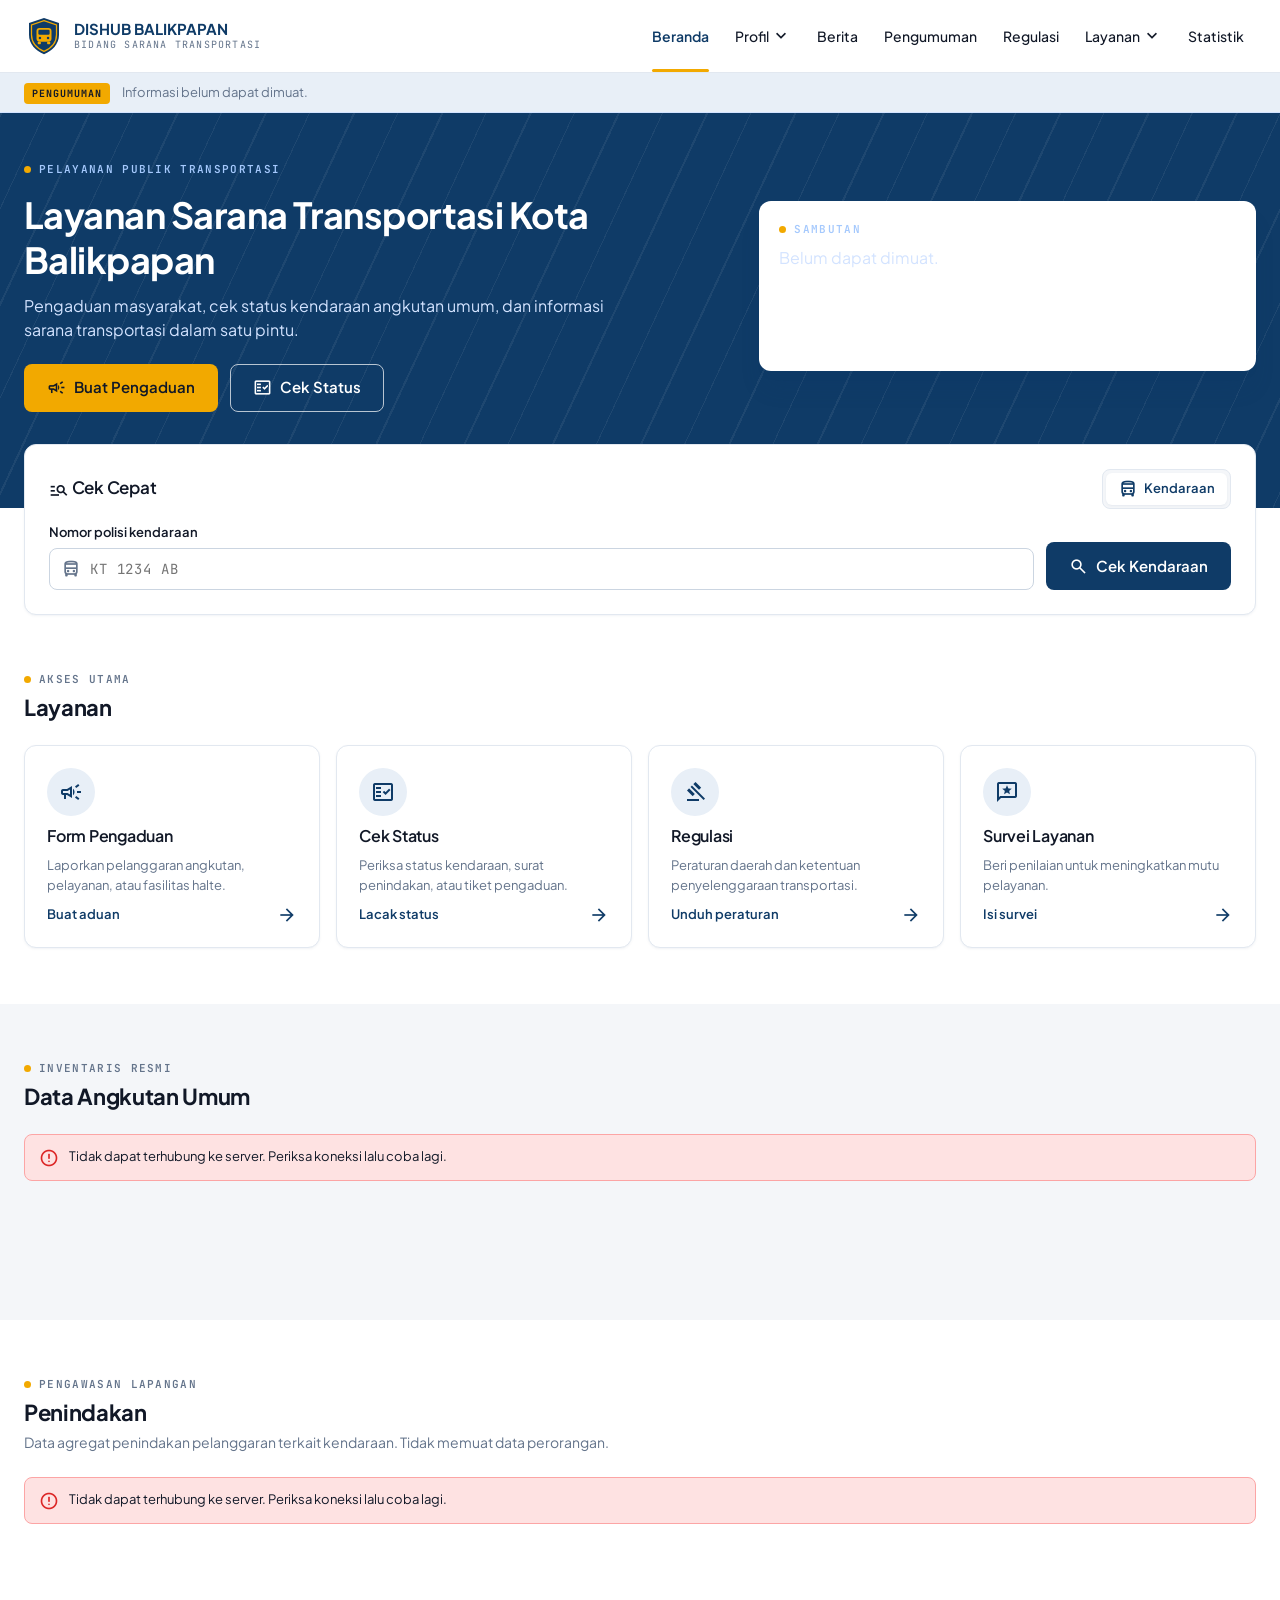
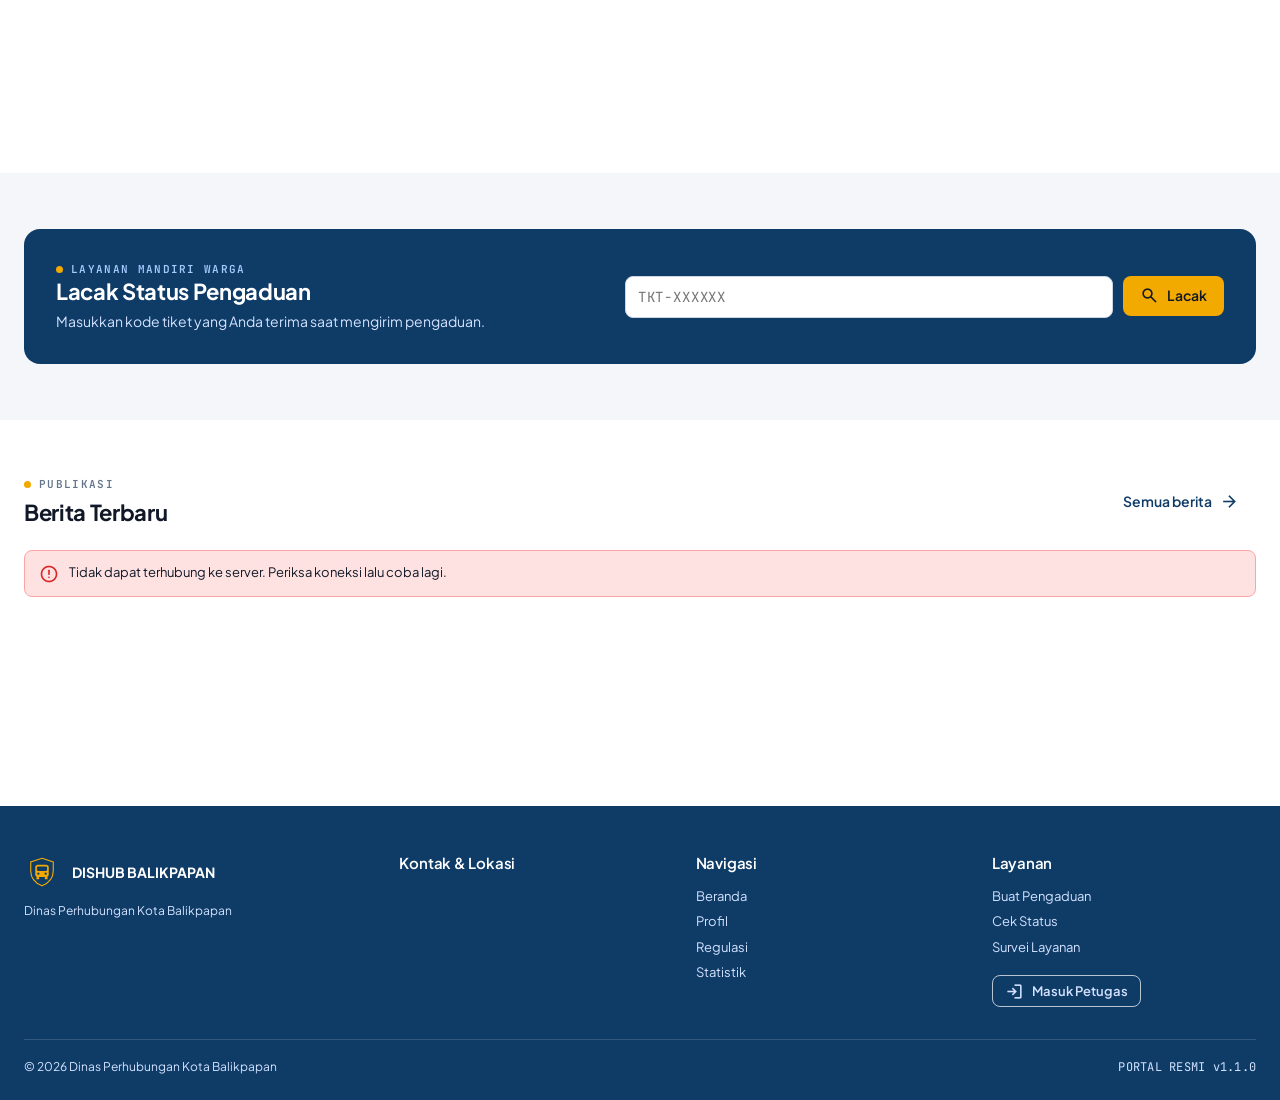
==== index.html @ e4293f9b "Versi 1.1.0" ====
<!DOCTYPE html>
<html lang="id">
<head>
  <meta charset="utf-8">
  <meta name="viewport" content="width=device-width, initial-scale=1">
  <title>Layanan Sarana Transportasi — Dinas Perhubungan Kota Balikpapan</title>
  <meta name="description" content="Portal resmi layanan sarana transportasi Kota Balikpapan: informasi angkutan umum, pengaduan masyarakat, cek status kendaraan, surat penindakan, dan tiket pengaduan.">
  <meta name="robots" content="index, follow">
  <meta name="theme-color" content="#0F3B67">
  <meta property="og:type" content="website">
  <meta property="og:title" content="Layanan Sarana Transportasi — Dishub Kota Balikpapan">
  <meta property="og:description" content="Pengaduan, cek status kendaraan angkutan umum, dan informasi sarana transportasi Kota Balikpapan.">
  <meta property="og:image" content="icons/icon-512.png">
  <link rel="icon" href="icons/logo.svg" type="image/svg+xml">
  <link rel="apple-touch-icon" href="icons/apple-touch-icon.png">
  <link rel="preconnect" href="https://fonts.googleapis.com">
  <link rel="preconnect" href="https://fonts.gstatic.com" crossorigin>
  <link rel="preconnect" href="https://script.google.com">
  <link rel="preconnect" href="https://script.googleusercontent.com">
  <link rel="preload" as="style" href="https://fonts.googleapis.com/css2?family=JetBrains+Mono:wght@500;600;700&family=Plus+Jakarta+Sans:wght@400;500;600;700&display=swap" onload="this.onload=null;this.rel='stylesheet'">
  <link rel="preload" as="style" href="https://fonts.googleapis.com/css2?family=Material+Symbols+Outlined:opsz,wght,FILL,GRAD@24,400,0..1,0&display=block" onload="this.onload=null;this.rel='stylesheet'">
  <noscript><link rel="stylesheet" href="https://fonts.googleapis.com/css2?family=JetBrains+Mono:wght@500;600;700&family=Plus+Jakarta+Sans:wght@400;500;600;700&display=swap"></noscript>
  <link rel="stylesheet" href="css/app.css?v=1.1.0">
</head>
<body class="site">
  <a href="#app" class="sr">Lompat ke isi</a>
  <header class="site-h">
    <div class="wrap">
      <a class="brand" href="#/"><img src="icons/logo.svg" alt="Logo Dishub" width="40" height="40"><span><b id="namaDinas">DISHUB BALIKPAPAN</b><small id="namaBidang">Bidang Sarana Transportasi</small></span></a>
      <button class="btn btn-ghost btn-icon burger" id="burger" aria-label="Buka menu" aria-expanded="false"><span class="ms">menu</span></button>
      <nav class="nav" id="nav" aria-label="Menu utama">
        <a href="#/" data-r="beranda">Beranda</a>
        <div class="dd" data-r="profil"><button type="button">Profil <span class="ms">expand_more</span></button>
          <div class="dd-m"><a href="#/profil/sejarah">Sejarah</a><a href="#/profil/visi-misi">Visi dan Misi</a><a href="#/profil/tugas-fungsi">Tugas dan Fungsi</a><a href="#/profil/struktur">Struktur Organisasi</a><a href="#/profil/kontak">Kontak</a></div></div>
        <a href="#/berita" data-r="berita">Berita</a>
        <a href="#/pengumuman" data-r="pengumuman">Pengumuman</a>
        <a href="#/regulasi" data-r="regulasi">Regulasi</a>
        <div class="dd" data-r="layanan"><button type="button">Layanan <span class="ms">expand_more</span></button>
          <div class="dd-m"><a href="#/pengaduan">Pengaduan</a><a href="#/cek">Cek Status</a><a href="#/survei">Survei Layanan</a></div></div>
        <a href="#/statistik" data-r="statistik">Statistik</a>
      </nav>
    </div>
  </header>
  <div class="ticker" id="ticker"><div class="wrap"><span class="pill">PENGUMUMAN</span><span class="txt muted">Memuat…</span></div></div>
  <main id="app">
    <section class="hero"><div class="wrap"><div><div class="eyebrow">Pelayanan publik transportasi</div><h1>Layanan Sarana Transportasi Kota Balikpapan</h1><p>Pengaduan, cek status kendaraan angkutan umum, dan informasi sarana transportasi dalam satu pintu.</p></div><div class="pejabat"><div class="sk sk-line"></div><div class="sk sk-line"></div></div></div></section>
  </main>
  <footer class="site-f" id="footer">
    <div class="wrap">
      <div class="cols">
        <div><div class="row" style="margin-bottom:12px"><img src="icons/logo.svg" alt="" width="36" height="36"><b style="color:#fff">DISHUB BALIKPAPAN</b></div>
          <p class="small" id="fAlamat">Dinas Perhubungan Kota Balikpapan</p><p class="small" id="fJam"></p></div>
        <div><h4>Kontak &amp; Lokasi</h4><ul><li id="fTelp"></li><li id="fEmail"></li></ul><div class="row wrap-row" style="margin-top:10px"><a class="btn btn-sm btn-wa hide" id="fWa" target="_blank" rel="noopener"><span class="ms">chat</span>WhatsApp</a><a class="small hide" id="fPeta" target="_blank" rel="noopener"><span class="ms">map</span> Lihat lokasi di peta</a></div></div>
        <div><h4>Navigasi</h4><ul><li><a href="#/">Beranda</a></li><li><a href="#/profil/sejarah">Profil</a></li><li><a href="#/regulasi">Regulasi</a></li><li><a href="#/statistik">Statistik</a></li></ul></div>
        <div><h4>Layanan</h4><ul><li><a href="#/pengaduan">Buat Pengaduan</a></li><li><a href="#/cek">Cek Status</a></li><li><a href="#/survei">Survei Layanan</a></li></ul>
          <a class="btn btn-sm btn-white" href="#/masuk" style="margin-top:12px"><span class="ms">login</span>Masuk Petugas</a></div>
      </div>
      <div class="bawah"><span>© <span id="thn">2026</span> Dinas Perhubungan Kota Balikpapan</span><span class="mono">PORTAL RESMI v<span id="ver">1.0.0</span></span></div>
    </div>
  </footer>
  <script src="js/config.js?v=1.1.0" defer></script>
  <script src="js/versi.js?v=1.1.0" defer></script>
  <script src="js/core.js?v=1.1.0" defer></script>
  <script src="js/ui.js?v=1.1.0" defer></script>
  <script src="js/landing.js?v=1.1.0" defer></script>
</body>
</html>
---- css/app.css ----
/* ==========================================================================
   Sistem Digital Bidang Sarana Transportasi — Design System
   Civic Modernism (Stitch): Navy #0F3B67 + Traffic Amber #F2A900
   Plus Jakarta Sans (teks) · JetBrains Mono (nopol, nomor surat, kode tiket)
   ========================================================================== */
:root {
  --navy: #0F3B67; --navy-2: #0A2A4A; --navy-3: #071E36; --tint: #E8EFF7; --tint-2: #D3E3FF;
  --amber: #F2A900; --amber-2: #D99600; --amber-bg: #FFF7E0;
  --bg: #F4F6F9; --surface: #FFFFFF; --line: #E2E8F0; --line-2: #CBD5E1;
  --ink: #111827; --muted: #64748B; --dis: #94A3B8;
  --ok: #16A34A; --ok-bg: #DCFCE7; --ok-ln: #86EFAC; --ok-tx: #15803D;
  --warn: #D97706; --warn-bg: #FEF3C7; --warn-ln: #FCD34D; --warn-tx: #B45309;
  --bad: #DC2626; --bad-bg: #FEE2E2; --bad-ln: #FCA5A5; --bad-tx: #B91C1C;
  --info: #2563EB; --info-bg: #EFF6FF; --info-ln: #BFDBFE; --info-tx: #1D4ED8;
  --orange-bg: #FFEDD5; --orange-tx: #9A3412; --crit: #7F1D1D; --purple: #7C3AED;
  --r-sm: 6px; --r: 8px; --r-lg: 12px; --r-xl: 16px;
  --sh1: 0 1px 3px 0 rgba(15,59,103,.05), 0 1px 2px -1px rgba(15,59,103,.04);
  --sh2: 0 4px 6px -1px rgba(15,59,103,.08), 0 2px 4px -2px rgba(15,59,103,.05);
  --sh3: 0 20px 25px -5px rgba(15,59,103,.14), 0 8px 10px -6px rgba(15,59,103,.08);
  --f: 'Plus Jakarta Sans', system-ui, -apple-system, 'Segoe UI', Roboto, Arial, sans-serif;
  --mono: 'JetBrains Mono', ui-monospace, Menlo, Consolas, monospace;
  --side: 248px; --top: 64px;
}
[data-tema="gelap"] {
  --bg: #0B1220; --surface: #111A2B; --line: #22304A; --line-2: #2E3D5A; --ink: #E5E7EB; --muted: #94A3B8; --tint: #1A2A44;
  --info-bg: #13233F; --ok-bg: #0F2A1C; --warn-bg: #2E2410; --bad-bg: #2E1416; --orange-bg: #2E1C10; --amber-bg: #2A220E;
}
*, *::before, *::after { box-sizing: border-box; }
html { -webkit-text-size-adjust: 100%; scroll-behavior: smooth; }
body { margin: 0; font-family: var(--f); font-size: 14px; line-height: 1.5; color: var(--ink); background: var(--bg); -webkit-font-smoothing: antialiased; }
img { max-width: 100%; display: block; }
a { color: var(--navy); text-decoration: none; }
a:hover { text-decoration: underline; }
[data-tema="gelap"] a { color: #A5C9FD; }
button, input, select, textarea { font: inherit; color: inherit; }
h1, h2, h3, h4 { margin: 0; line-height: 1.25; letter-spacing: -.015em; }
h1 { font-size: 30px; font-weight: 700; } h2 { font-size: 22px; font-weight: 700; } h3 { font-size: 17px; font-weight: 600; } h4 { font-size: 15px; font-weight: 600; }
p { margin: 0 0 .6em; }
hr { border: 0; border-top: 1px solid var(--line); margin: 16px 0; }
:focus-visible { outline: 2px solid var(--navy); outline-offset: 2px; box-shadow: 0 0 0 4px #fff; }
.sr { position: absolute; width: 1px; height: 1px; overflow: hidden; clip: rect(0 0 0 0); white-space: nowrap; }
.mono { font-family: var(--mono); letter-spacing: .02em; }
.muted { color: var(--muted); } .small { font-size: 12px; } .tiny { font-size: 11px; }
.up { text-transform: uppercase; letter-spacing: .08em; }
.eyebrow { font-family: var(--mono); font-size: 11px; font-weight: 600; letter-spacing: .12em; text-transform: uppercase; color: var(--muted); display: flex; align-items: center; gap: 8px; }
.eyebrow::before { content: ''; width: 7px; height: 7px; border-radius: 50%; background: var(--amber); }
.nowrap { white-space: nowrap; } .right { text-align: right; } .center { text-align: center; }
.hide { display: none !important; }

/* Ikon Material Symbols: disembunyikan sampai font siap (cadangan 4 detik) */
.ms { font-family: 'Material Symbols Outlined'; font-weight: normal; font-style: normal; font-size: 20px; line-height: 1; letter-spacing: normal; text-transform: none; display: inline-block; white-space: nowrap; word-wrap: normal; direction: ltr; -webkit-font-feature-settings: 'liga'; font-feature-settings: 'liga'; -webkit-font-smoothing: antialiased; width: 1em; overflow: hidden; flex: none; vertical-align: middle; font-variation-settings: 'FILL' 0, 'wght' 400, 'GRAD' 0, 'opsz' 24; }
.ms.fill { font-variation-settings: 'FILL' 1, 'wght' 400, 'GRAD' 0, 'opsz' 24; }
html:not(.ikon-siap) .ms { visibility: hidden; }
.ikon-gagal .ms { font-size: 0 !important; width: 0; margin: 0 !important; } .ikon-gagal .btn-icon .ms { font-size: 13px !important; width: auto; }

/* ---------- Tata letak ---------- */
.wrap { width: 100%; max-width: 1280px; margin: 0 auto; padding: 0 24px; }
.grid { display: grid; gap: 16px; }
.g2 { grid-template-columns: repeat(2, minmax(0, 1fr)); } .g3 { grid-template-columns: repeat(3, minmax(0, 1fr)); } .g4 { grid-template-columns: repeat(4, minmax(0, 1fr)); }
.row { display: flex; align-items: center; gap: 12px; } .row.wrap-row { flex-wrap: wrap; } .row.between { justify-content: space-between; } .row.top { align-items: flex-start; }
.stack > * + * { margin-top: 12px; } .stack-lg > * + * { margin-top: 20px; }
.grow { flex: 1 1 auto; min-width: 0; }
@media (max-width: 1024px) { .g4 { grid-template-columns: repeat(2, minmax(0, 1fr)); } .g3 { grid-template-columns: repeat(2, minmax(0, 1fr)); } }
@media (max-width: 680px) { .wrap { padding: 0 16px; } .g2, .g3 { grid-template-columns: minmax(0, 1fr); } .g4 { grid-template-columns: repeat(2, minmax(0, 1fr)); gap: 10px; } .g4 > .card.stat { padding: 14px; } .g4 > .card.stat .val { font-size: 24px; } .layanan .card p { display: none; } h1 { font-size: 26px; } }

/* ---------- Kartu ---------- */
.card { background: var(--surface); border: 1px solid var(--line); border-radius: var(--r-lg); box-shadow: var(--sh1); }
.card-b { padding: 20px; } .card-h { padding: 16px 20px; border-bottom: 1px solid var(--line); display: flex; align-items: center; gap: 12px; justify-content: space-between; }
.card-h h3 { display: flex; align-items: center; gap: 8px; }
.card-f { padding: 12px 20px; border-top: 1px solid var(--line); background: var(--bg); border-radius: 0 0 var(--r-lg) var(--r-lg); }
.card.hover { transition: box-shadow .15s, transform .15s; } .card.hover:hover { box-shadow: var(--sh2); transform: translateY(-2px); }
.stat { padding: 18px 20px; } .stat .lbl { font-size: 13px; color: var(--muted); font-weight: 500; display: flex; justify-content: space-between; align-items: center; gap: 8px; }
.stat .val { font-size: 30px; font-weight: 700; margin-top: 8px; letter-spacing: -.02em; } .stat .val small { font-family: var(--mono); font-size: 13px; color: var(--muted); font-weight: 500; margin-left: 6px; }
.stat .ft { font-size: 12px; color: var(--muted); margin-top: 6px; }
.stat .ico { width: 36px; height: 36px; border-radius: 10px; display: grid; place-items: center; background: var(--tint); color: var(--navy); }
.stat .bar { height: 4px; border-radius: 4px; background: var(--line); margin-top: 12px; overflow: hidden; } .stat .bar i { display: block; height: 100%; background: var(--navy); }
.note { border-radius: var(--r); padding: 12px 14px; font-size: 13px; display: flex; gap: 10px; align-items: flex-start; background: var(--info-bg); border: 1px solid var(--info-ln); color: var(--ink); }
.note .ms { color: var(--info); font-size: 20px; margin-top: 1px; }
.note.warn { background: var(--warn-bg); border-color: var(--warn-ln); } .note.warn .ms { color: var(--warn); }
.note.bad { background: var(--bad-bg); border-color: var(--bad-ln); } .note.bad .ms { color: var(--bad); }
.note.ok { background: var(--ok-bg); border-color: var(--ok-ln); } .note.ok .ms { color: var(--ok); }
.note.crit { background: var(--crit); border-color: var(--crit); color: #fff; } .note.crit .ms { color: #fff; }

/* ---------- Tombol ---------- */
.btn { display: inline-flex; align-items: center; justify-content: center; gap: 8px; height: 40px; padding: 0 16px; border-radius: var(--r); border: 1px solid transparent; font-weight: 600; font-size: 14px; cursor: pointer; white-space: nowrap; transition: background .12s, border-color .12s, box-shadow .12s; text-decoration: none !important; user-select: none; }
.btn .ms { font-size: 19px; }
.btn-primary { background: var(--navy); color: #fff; } .btn-primary:hover { background: var(--navy-2); }
.btn-amber { background: var(--amber); color: #111827; } .btn-amber:hover { background: var(--amber-2); }
.btn-outline { background: var(--surface); border-color: var(--line-2); color: var(--ink); } .btn-outline:hover { background: var(--bg); }
.btn-white { background: transparent; border-color: rgba(255,255,255,.7); color: #fff; } .btn-white:hover { background: rgba(255,255,255,.1); }
.btn-danger { background: var(--bad); color: #fff; } .btn-danger:hover { background: var(--bad-tx); }
.btn-ghost { background: transparent; color: var(--navy); } .btn-ghost:hover { background: var(--tint); }
[data-tema="gelap"] .btn-ghost { color: #A5C9FD; }
.btn-sm { height: 32px; padding: 0 12px; font-size: 13px; } .btn-lg { height: 48px; padding: 0 22px; font-size: 15px; }
.btn-block { width: 100%; } .btn-icon { width: 36px; height: 36px; padding: 0; } .btn-icon.btn-sm { width: 30px; height: 30px; }
.btn:disabled, .btn[aria-disabled="true"] { opacity: .5; cursor: not-allowed; pointer-events: none; }
.btn.loading { position: relative; color: transparent !important; pointer-events: none; }
.btn.loading::after { content: ''; position: absolute; width: 18px; height: 18px; border-radius: 50%; border: 2px solid currentColor; border-color: rgba(255,255,255,.9) transparent rgba(255,255,255,.9) transparent; animation: putar .7s linear infinite; }
.btn-outline.loading::after, .btn-ghost.loading::after, .btn-amber.loading::after { border-color: var(--navy) transparent var(--navy) transparent; }
@keyframes putar { to { transform: rotate(360deg); } }

/* ---------- Form ---------- */
.field { display: block; } .field + .field { margin-top: 14px; }
.field > label, .lbl-f { display: block; font-size: 13px; font-weight: 600; margin-bottom: 6px; color: var(--ink); }
.field > label .req, .req { color: var(--bad); }
.field .hint { font-size: 12px; color: var(--muted); margin-top: 5px; }
.field .err { font-size: 12px; color: var(--bad); margin-top: 5px; display: flex; gap: 4px; align-items: center; }
.inp, .sel, .ta { width: 100%; height: 42px; padding: 0 12px; background: var(--surface); border: 1px solid var(--line-2); border-radius: var(--r); color: var(--ink); outline: none; transition: border-color .12s, box-shadow .12s; }
.ta { height: auto; min-height: 110px; padding: 10px 12px; resize: vertical; line-height: 1.5; }
.sel { appearance: none; background-image: url("data:image/svg+xml,%3Csvg xmlns='http://www.w3.org/2000/svg' width='20' height='20' viewBox='0 0 24 24'%3E%3Cpath fill='%2364748B' d='M7 10l5 5 5-5z'/%3E%3C/svg%3E"); background-repeat: no-repeat; background-position: right 8px center; padding-right: 34px; }
.inp:focus, .sel:focus, .ta:focus { border-color: var(--navy); box-shadow: 0 0 0 3px rgba(15,59,103,.15); }
.inp.invalid, .sel.invalid, .ta.invalid { border-color: var(--bad); box-shadow: 0 0 0 3px rgba(220,38,38,.12); }
.inp.mono { font-family: var(--mono); letter-spacing: .06em; text-transform: uppercase; }
.inp-ico { position: relative; } .inp-ico .ms { position: absolute; left: 12px; top: 50%; transform: translateY(-50%); color: var(--muted); } .inp-ico .inp { padding-left: 40px; }
.chk { display: flex; gap: 10px; align-items: flex-start; cursor: pointer; padding: 10px 12px; border: 1px solid var(--line); border-radius: var(--r); background: var(--surface); }
.chk input { width: 18px; height: 18px; margin-top: 1px; accent-color: var(--navy); flex: none; }
.chk:has(input:checked) { border-color: var(--navy); background: var(--tint); }
.switch { position: relative; display: inline-flex; align-items: center; gap: 10px; cursor: pointer; }
.switch input { appearance: none; width: 40px; height: 22px; border-radius: 22px; background: var(--line-2); position: relative; cursor: pointer; transition: background .15s; margin: 0; }
.switch input::after { content: ''; position: absolute; top: 3px; left: 3px; width: 16px; height: 16px; border-radius: 50%; background: #fff; transition: transform .15s; box-shadow: 0 1px 2px rgba(0,0,0,.2); }
.switch input:checked { background: var(--navy); } .switch input:checked::after { transform: translateX(18px); }
.seg { display: inline-flex; background: var(--bg); border: 1px solid var(--line); border-radius: var(--r); padding: 3px; gap: 2px; flex-wrap: wrap; }
.seg button, .seg label { border: 0; background: transparent; height: 32px; padding: 0 12px; border-radius: 6px; font-weight: 600; font-size: 13px; color: var(--muted); cursor: pointer; display: inline-flex; align-items: center; gap: 6px; }
.seg input { display: none; }
.seg button.on, .seg label:has(input:checked) { background: var(--surface); color: var(--navy); box-shadow: var(--sh1); }
[data-tema="gelap"] .seg button.on { color: #fff; background: var(--navy); }
.seg.ok label:has(input[value="Ada"]:checked), .seg.ok label:has(input[value="Baik"]:checked) { background: var(--ok-bg); color: var(--ok-tx); }
.seg.ok label:has(input[value="Tidak"]:checked), .seg.ok label:has(input[value="Buruk"]:checked) { background: var(--bad-bg); color: var(--bad-tx); }
.form-grid { display: grid; grid-template-columns: repeat(2, minmax(0, 1fr)); gap: 14px 16px; } .form-grid .full { grid-column: 1 / -1; } .form-grid .field + .field { margin-top: 0; }
@media (max-width: 680px) { .form-grid { grid-template-columns: minmax(0, 1fr); } }

/* ---------- Plat nomor & badge ---------- */
.plate { display: inline-flex; align-items: center; font-family: var(--mono); font-weight: 700; font-size: 13px; letter-spacing: .08em; text-transform: uppercase; padding: 3px 9px; border-radius: 4px; background: #fff; color: #111827; border: 1.5px solid #111827; white-space: nowrap; line-height: 1.3; }
.plate.umum { background: #FACC15; border: 1px solid #000; color: #000; }
.plate.lg { font-size: 18px; padding: 6px 14px; } .plate.xl { font-size: 24px; padding: 8px 18px; }
.badge { display: inline-flex; align-items: center; gap: 6px; font-size: 11px; font-weight: 700; letter-spacing: .05em; text-transform: uppercase; padding: 3px 9px; border-radius: 99px; border: 1px solid var(--line); background: var(--bg); color: var(--muted); white-space: nowrap; line-height: 1.4; }
.badge .ms { font-size: 14px; }
.badge.dot::before { content: ''; width: 6px; height: 6px; border-radius: 50%; background: currentColor; }
.b-ok { background: var(--ok-bg); color: var(--ok-tx); border-color: var(--ok-ln); }
.b-bad { background: var(--bad-bg); color: var(--bad-tx); border-color: var(--bad-ln); }
.b-warn { background: var(--warn-bg); color: var(--warn-tx); border-color: var(--warn-ln); }
.b-info { background: var(--info-bg); color: var(--info-tx); border-color: var(--info-ln); }
.b-orange { background: var(--orange-bg); color: var(--orange-tx); border-color: #FDBA74; }
.b-crit { background: var(--crit); color: #fff; border-color: #991B1B; }
.b-slate { background: #F1F5F9; color: #475569; border-color: #CBD5E1; }
.b-navy { background: var(--tint); color: var(--navy); border-color: var(--tint-2); }
.b-amber { background: var(--amber); color: #111827; border-color: var(--amber-2); }
.b-purple { background: #F3E8FF; color: #6B21A8; border-color: #D8B4FE; }
.strike { text-decoration: line-through; }

/* ---------- Tab ---------- */
.tabs { display: flex; gap: 4px; border-bottom: 1px solid var(--line); overflow-x: auto; scrollbar-width: none; }
.tabs button, .tabs a { border: 0; background: none; padding: 12px 14px; font-weight: 600; color: var(--muted); cursor: pointer; border-bottom: 2px solid transparent; margin-bottom: -1px; white-space: nowrap; display: inline-flex; gap: 6px; align-items: center; text-decoration: none; }
.tabs .on { color: var(--navy); border-bottom-color: var(--amber); }
[data-tema="gelap"] .tabs .on { color: #fff; }

/* ---------- Tabel ---------- */
.tbl-wrap { overflow-x: auto; }
.tbl { width: 100%; border-collapse: collapse; font-size: 14px; }
.tbl th { background: var(--bg); color: var(--muted); font-size: 11px; text-transform: uppercase; letter-spacing: .06em; font-weight: 700; text-align: left; padding: 10px 14px; border-bottom: 1px solid var(--line); white-space: nowrap; position: sticky; top: 0; z-index: 1; }
.tbl th.sort { cursor: pointer; user-select: none; } .tbl th.sort::after { content: ' ↕'; opacity: .35; } .tbl th.asc::after { content: ' ↑'; opacity: 1; } .tbl th.desc::after { content: ' ↓'; opacity: 1; }
.tbl td { padding: 12px 14px; border-bottom: 1px solid var(--line); vertical-align: middle; }
.tbl tbody tr { transition: background .1s; } .tbl tbody tr:hover { background: rgba(232,239,247,.55); }
[data-tema="gelap"] .tbl tbody tr:hover { background: rgba(255,255,255,.03); }
.tbl tr.klik { cursor: pointer; }
.tbl .aksi { white-space: nowrap; text-align: right; } .tbl .aksi .btn { margin-left: 2px; }
.tbl-bar { display: flex; gap: 10px; align-items: center; flex-wrap: wrap; padding: 14px 16px; border-bottom: 1px solid var(--line); }
.tbl-bar .inp-ico { flex: 1 1 240px; max-width: 360px; } .tbl-bar .inp { height: 38px; }
.pager { display: flex; justify-content: space-between; align-items: center; gap: 12px; padding: 12px 16px; font-size: 13px; color: var(--muted); flex-wrap: wrap; }
.pager .pg { display: flex; gap: 4px; } .pager button { min-width: 32px; height: 32px; border-radius: 99px; border: 1px solid var(--line); background: var(--surface); cursor: pointer; font-weight: 600; font-size: 13px; color: var(--ink); }
.pager button.on { background: var(--navy); color: #fff; border-color: var(--navy); } .pager button:disabled { opacity: .4; cursor: default; }
@media (max-width: 680px) {
  .tbl.kartu thead { display: none; } .tbl.kartu tr { display: block; border-bottom: 1px solid var(--line); padding: 10px 6px; }
  .tbl.kartu td { display: flex; justify-content: space-between; gap: 12px; border: 0; padding: 4px 8px; text-align: right; }
  .tbl.kartu td::before { content: attr(data-l); font-size: 11px; text-transform: uppercase; color: var(--muted); font-weight: 700; text-align: left; letter-spacing: .05em; }
  .tbl.kartu td.aksi { justify-content: flex-end; } .tbl.kartu td.aksi::before { content: ''; }
}

/* ---------- Kosong, skeleton, toast ---------- */
.kosong { text-align: center; padding: 40px 20px; color: var(--muted); }
.kosong .ms { font-size: 44px; color: var(--line-2); width: auto; }
.kosong h4 { color: var(--ink); margin: 10px 0 4px; }
.sk { background: linear-gradient(90deg, var(--line) 25%, #EEF2F7 50%, var(--line) 75%); background-size: 200% 100%; animation: kilau 1.2s ease-in-out infinite; border-radius: 6px; min-height: 12px; }
[data-tema="gelap"] .sk { background: linear-gradient(90deg, #1a2638 25%, #22304a 50%, #1a2638 75%); background-size: 200% 100%; }
@keyframes kilau { 0% { background-position: 200% 0; } 100% { background-position: -200% 0; } }
.sk-line { height: 12px; margin: 8px 0; } .sk-big { height: 30px; width: 50%; margin: 10px 0; }
#toasts { position: fixed; top: 16px; right: 16px; z-index: 9999; display: flex; flex-direction: column; gap: 8px; max-width: min(420px, calc(100vw - 32px)); }
.toast { background: var(--surface); border: 1px solid var(--line); border-left: 4px solid var(--info); border-radius: var(--r); box-shadow: var(--sh3); padding: 12px 14px; display: flex; gap: 10px; align-items: flex-start; font-size: 14px; animation: masuk .2s ease-out; }
.toast.ok { border-left-color: var(--ok); } .toast.bad { border-left-color: var(--bad); } .toast.warn { border-left-color: var(--amber); }
.toast .ms { color: var(--info); } .toast.ok .ms { color: var(--ok); } .toast.bad .ms { color: var(--bad); } .toast.warn .ms { color: var(--warn); }
@keyframes masuk { from { opacity: 0; transform: translateY(-6px); } }
@media (max-width: 680px) { #toasts { top: auto; bottom: 84px; left: 16px; right: 16px; } }

/* ---------- Modal & laci ---------- */
.lapis { position: fixed; inset: 0; background: rgba(15,59,103,.45); backdrop-filter: blur(4px); z-index: 900; display: flex; align-items: center; justify-content: center; padding: 16px; animation: pudar .15s; }
@keyframes pudar { from { opacity: 0; } }
.modal { background: var(--surface); border-radius: var(--r-lg); box-shadow: var(--sh3); width: 100%; max-width: 560px; max-height: calc(100vh - 32px); display: flex; flex-direction: column; animation: masuk .18s; }
.modal.lebar { max-width: 860px; } .modal.sempit { max-width: 420px; }
.modal-h { padding: 16px 20px; border-bottom: 1px solid var(--line); display: flex; justify-content: space-between; align-items: center; gap: 12px; }
.modal-b { padding: 20px; overflow-y: auto; } .modal-f { padding: 14px 20px; border-top: 1px solid var(--line); display: flex; gap: 8px; justify-content: flex-end; flex-wrap: wrap; }
.laci { position: fixed; top: 0; right: 0; bottom: 0; width: min(520px, 100vw); background: var(--surface); box-shadow: var(--sh3); z-index: 901; display: flex; flex-direction: column; animation: geser .2s ease-out; }
@keyframes geser { from { transform: translateX(30px); opacity: 0; } }
@media (max-width: 680px) { .lapis { align-items: flex-end; padding: 0; } .modal { border-radius: var(--r-lg) var(--r-lg) 0 0; max-height: 92vh; } }

/* ---------- Linimasa & langkah ---------- */
.tl { position: relative; padding-left: 28px; } .tl::before { content: ''; position: absolute; left: 11px; top: 6px; bottom: 6px; width: 2px; background: var(--line); }
.tl-i { position: relative; padding-bottom: 18px; } .tl-i:last-child { padding-bottom: 0; }
.tl-i .dot { position: absolute; left: -28px; top: 0; width: 24px; height: 24px; border-radius: 50%; display: grid; place-items: center; background: var(--surface); border: 2px solid var(--line-2); color: var(--muted); }
.tl-i .dot .ms { font-size: 14px; } .tl-i.on .dot { background: var(--navy); border-color: var(--navy); color: #fff; }
.steps { display: flex; align-items: center; gap: 8px; } .steps .st { display: flex; flex-direction: column; align-items: center; gap: 4px; font-size: 12px; font-weight: 600; color: var(--muted); flex: none; }
.steps .st b { width: 30px; height: 30px; border-radius: 50%; display: grid; place-items: center; background: var(--line); color: var(--muted); font-size: 13px; }
.steps .st.on b, .steps .st.ok b { background: var(--navy); color: #fff; } .steps .st.on { color: var(--navy); }
.steps .ln { flex: 1; height: 3px; background: var(--line); border-radius: 3px; margin-bottom: 18px; } .steps .ln.ok { background: var(--navy); }

/* ---------- Grafik ---------- */
.chart svg { width: 100%; height: auto; display: block; overflow: visible; }
.chart text { font-family: var(--f); font-size: 11px; fill: var(--muted); }
.legend { display: flex; flex-wrap: wrap; gap: 8px 16px; font-size: 12px; color: var(--muted); } .legend i { display: inline-block; width: 10px; height: 10px; border-radius: 3px; margin-right: 6px; vertical-align: -1px; }
.stackbar { display: flex; height: 18px; border-radius: 6px; overflow: hidden; background: var(--line); gap: 2px; } .stackbar i { display: block; height: 100%; }

/* ---------- Spinner layar ---------- */
.muat-awal { min-height: 100vh; display: grid; place-content: center; justify-items: center; gap: 8px; background: var(--bg); } .muat-awal .muat { padding: 0; }
.muat { display: grid; place-items: center; padding: 60px 20px; color: var(--muted); gap: 12px; }
.muat::before { content: ''; width: 28px; height: 28px; border-radius: 50%; border: 3px solid var(--line); border-top-color: var(--navy); animation: putar .7s linear infinite; }

/* ==========================================================================
   SITUS PUBLIK
   ========================================================================== */
.site { background: #fff; }
[data-tema="gelap"] .site { background: var(--bg); }
.site-h { position: sticky; top: 0; z-index: 50; background: rgba(255,255,255,.96); backdrop-filter: blur(8px); border-bottom: 1px solid var(--line); }
.site-h .wrap { display: flex; align-items: center; gap: 20px; height: 72px; }
.brand { display: flex; align-items: center; gap: 10px; text-decoration: none !important; color: var(--ink); min-width: 0; }
.brand img { width: 40px; height: 40px; flex: none; }
.brand b { display: block; font-size: 15px; font-weight: 700; color: var(--navy); line-height: 1.15; }
.brand small { display: block; font-family: var(--mono); font-size: 10px; letter-spacing: .12em; text-transform: uppercase; color: var(--muted); white-space: nowrap; overflow: hidden; text-overflow: ellipsis; }
.nav { display: flex; gap: 2px; margin-left: auto; align-items: center; }
.nav > a, .nav .dd > button { padding: 8px 12px; border-radius: 8px; font-weight: 500; color: var(--ink); text-decoration: none; border: 0; background: none; cursor: pointer; display: inline-flex; align-items: center; gap: 2px; font-size: 14px; height: 40px; position: relative; }
.nav > a:hover, .nav .dd > button:hover { background: var(--bg); }
.nav > a.on, .nav .dd.on > button { color: var(--navy); font-weight: 600; } .nav > a.on::after, .nav .dd.on > button::after { content: ''; position: absolute; left: 12px; right: 12px; bottom: -16px; height: 3px; background: var(--amber); border-radius: 3px; }
.dd { position: relative; } .dd-m { position: absolute; top: calc(100% + 6px); left: 0; min-width: 220px; background: var(--surface); border: 1px solid var(--line-2); border-radius: var(--r); box-shadow: var(--sh2); padding: 6px; display: none; z-index: 60; }
.dd:hover .dd-m, .dd:focus-within .dd-m { display: block; }
.dd-m a { display: block; padding: 9px 12px; border-radius: 6px; color: var(--ink); text-decoration: none; } .dd-m a:hover { background: var(--bg); }
.burger { display: none; margin-left: auto; }
@media (max-width: 1024px) {
  .nav { display: none; position: fixed; inset: 72px 0 0 0; background: var(--surface); flex-direction: column; align-items: stretch; padding: 12px 16px 40px; overflow-y: auto; gap: 0; }
  .nav.buka { display: flex; } .burger { display: inline-flex; }
  .nav > a, .nav .dd > button { height: 48px; width: 100%; justify-content: flex-start; font-size: 16px; }
  .nav > a.on::after, .nav .dd.on > button::after { display: none; }
  .dd-m { position: static; display: block; box-shadow: none; border: 0; padding: 0 0 0 12px; }
}
.ticker { background: var(--tint); border-bottom: 1px solid var(--tint-2); height: 40px; }
.ticker .wrap { height: 40px; display: flex; align-items: center; gap: 12px; }
.ticker .pill { background: var(--amber); color: #111827; font-family: var(--mono); font-size: 10px; font-weight: 700; letter-spacing: .1em; padding: 3px 8px; border-radius: 4px; flex: none; }
.ticker .txt { flex: 1; min-width: 0; white-space: nowrap; overflow: hidden; text-overflow: ellipsis; font-size: 13px; }
.hero { background-color: var(--navy); color: #fff; position: relative; overflow: hidden; padding: 48px 0 96px; }
.hero::before { content: ''; position: absolute; inset: 0; opacity: .06; background-image: repeating-linear-gradient(115deg, #fff 0 2px, transparent 2px 80px), repeating-linear-gradient(115deg, transparent 0 40px, #fff 40px 41px, transparent 41px 80px); pointer-events: none; }
.hero .wrap { position: relative; display: grid; grid-template-columns: minmax(0, 1.4fr) minmax(0, 1fr); gap: 40px; align-items: center; min-height: 230px; }
.hero h1 { font-size: 36px; color: #fff; margin: 14px 0 12px; } .hero p { color: #D3E3FF; font-size: 16px; max-width: 620px; }
.hero .eyebrow { color: #A5C9FD; }
.pejabat { background: #fff; color: var(--ink); border-radius: var(--r-lg); padding: 20px; box-shadow: var(--sh3); min-height: 170px; }
.pejabat .row { align-items: center; } .pejabat .foto { width: 72px; height: 72px; border-radius: 50%; object-fit: cover; background: var(--tint); flex: none; display: grid; place-items: center; color: var(--navy); border: 3px solid var(--tint); }
.pejabat .foto .ms { font-size: 36px; width: auto; }
.pejabat .nm { font-weight: 700; font-size: 16px; color: var(--navy); } .pejabat .jb { font-size: 13px; color: var(--muted); margin-top: 2px; }
.pejabat q { display: block; margin-top: 14px; font-style: italic; font-size: 13px; color: #475569; }
@media (max-width: 1024px) { .hero .wrap { grid-template-columns: minmax(0, 1fr); } .hero h1 { font-size: 28px; } }
.cekcepat { margin-top: -64px; position: relative; z-index: 5; }
.cekcepat .card-b { padding: 24px; }
.cekcepat form { display: flex; gap: 12px; align-items: flex-end; flex-wrap: wrap; } .cekcepat form .field { flex: 1 1 220px; margin: 0; }
.sec { padding: 56px 0; } .sec.alt { background: var(--bg); } .sec-h { margin-bottom: 24px; } .sec-h h2 { margin-top: 6px; }
.layanan .card { padding: 22px; display: flex; flex-direction: column; gap: 10px; height: 100%; color: var(--ink); text-decoration: none !important; }
.layanan .ic { width: 48px; height: 48px; border-radius: 50%; background: var(--tint); color: var(--navy); display: grid; place-items: center; } .layanan .ic .ms { font-size: 24px; }
.layanan h3 { font-size: 16px; } .layanan p { color: var(--muted); font-size: 13px; flex: 1; margin: 0; }
.layanan .go { display: flex; justify-content: space-between; font-weight: 600; font-size: 13px; color: var(--navy); }
.kec { display: grid; grid-template-columns: repeat(3, minmax(0, 1fr)); gap: 6px; }
.kec div { border-radius: 10px; padding: 14px 12px; min-height: 84px; display: flex; flex-direction: column; justify-content: space-between; color: var(--ink); border: 1px solid rgba(15,59,103,.12); }
.kec b { font-size: 22px; } .kec span { font-size: 12px; font-weight: 600; }
.lacak { background: var(--navy); color: #fff; border-radius: var(--r-xl); padding: 32px; display: grid; grid-template-columns: minmax(0, 1fr) minmax(0, 1.1fr); gap: 24px; align-items: center; }
.lacak h2 { color: #fff; } .lacak p { color: #D3E3FF; margin: 6px 0 0; }
.lacak form { display: flex; gap: 10px; flex-wrap: wrap; } .lacak .inp { flex: 1 1 220px; }
@media (max-width: 860px) { .lacak { grid-template-columns: minmax(0, 1fr); padding: 24px; } }
.berita .card { overflow: hidden; display: flex; flex-direction: column; color: var(--ink); text-decoration: none !important; height: 100%; }
.berita .cover { aspect-ratio: 16 / 9; background: var(--tint); object-fit: cover; width: 100%; display: grid; place-items: center; color: var(--navy); }
.berita .cover .ms { font-size: 40px; width: auto; opacity: .5; }
.berita .isi { padding: 16px; display: flex; flex-direction: column; gap: 8px; flex: 1; }
.berita h3 { font-size: 16px; display: -webkit-box; -webkit-line-clamp: 2; -webkit-box-orient: vertical; overflow: hidden; }
.berita p { font-size: 13px; color: var(--muted); display: -webkit-box; -webkit-line-clamp: 2; -webkit-box-orient: vertical; overflow: hidden; margin: 0; }
.site-f { background: var(--navy); color: #D3E3FF; padding: 48px 0 24px; margin-top: 0; }
.site-f h4 { color: #fff; margin-bottom: 14px; } .site-f a { color: #D3E3FF; } .site-f a:hover { color: #fff; }
.site-f .cols { display: grid; grid-template-columns: 1.3fr 1fr 1fr 1fr; gap: 32px; }
.site-f ul { list-style: none; margin: 0; padding: 0; } .site-f li { margin: 6px 0; font-size: 13px; }
.site-f .bawah { border-top: 1px solid rgba(255,255,255,.15); margin-top: 32px; padding-top: 18px; display: flex; justify-content: space-between; font-size: 12px; gap: 12px; flex-wrap: wrap; }
.site-f .btn-wa { background: #16A34A; color: #fff; } .site-f .btn-wa:hover { background: #15803D; }
@media (max-width: 860px) { .site-f .cols { grid-template-columns: minmax(0, 1fr) minmax(0, 1fr); } }
@media (max-width: 520px) { .site-f .cols { grid-template-columns: minmax(0, 1fr); } }
.page-h { padding: 36px 0 24px; } .page-h p { color: var(--muted); max-width: 760px; margin-top: 8px; }
.prose { font-size: 16px; line-height: 1.75; color: #1F2937; white-space: pre-line; } [data-tema="gelap"] .prose { color: var(--ink); }
.visi { background: var(--navy); color: #fff; border-radius: var(--r-lg); padding: 28px; font-size: 20px; font-weight: 600; line-height: 1.5; }
.misi { list-style: none; padding: 0; margin: 0; counter-reset: m; } .misi li { counter-increment: m; display: flex; gap: 14px; padding: 12px 0; border-bottom: 1px solid var(--line); font-size: 15px; }
.misi li::before { content: counter(m); width: 30px; height: 30px; border-radius: 50%; background: var(--amber); color: #111827; font-weight: 700; display: grid; place-items: center; flex: none; }
.org { display: flex; flex-direction: column; align-items: center; gap: 28px; width: 100%; }
.org .node { background: var(--surface); border: 1px solid var(--line); border-radius: var(--r-lg); padding: 14px; text-align: center; box-shadow: var(--sh1); width: 220px; max-width: 100%; }
.org .node.kepala { border-top: 4px solid var(--amber); width: 260px; }
.org .node img, .org .node .av { width: 56px; height: 56px; border-radius: 50%; margin: 0 auto 8px; object-fit: cover; background: var(--tint); display: grid; place-items: center; color: var(--navy); }
.org .node b { display: block; font-size: 14px; } .org .node span { display: block; font-size: 12px; color: var(--muted); margin-top: 2px; }
.org .lvl { display: flex; flex-wrap: wrap; justify-content: center; gap: 20px; width: 100%; }
.org .cab { display: flex; flex-direction: column; align-items: center; gap: 12px; flex: 1 1 260px; max-width: 360px; }
.org .staf { display: grid; grid-template-columns: repeat(2, minmax(0, 1fr)); gap: 8px; width: 100%; }
.org .staf .node { width: auto; padding: 10px; } .org .staf .node .av, .org .staf .node img { width: 40px; height: 40px; }
@media (max-width: 520px) { .org .staf { grid-template-columns: minmax(0, 1fr); } }
.hasil-cek .head { display: flex; align-items: center; gap: 16px; flex-wrap: wrap; }
.dl { display: grid; grid-template-columns: repeat(2, minmax(0, 1fr)); gap: 10px; } .dl > div { background: var(--bg); border-radius: var(--r); padding: 12px 14px; }
.dl dt { font-size: 12px; color: var(--muted); } .dl dd { margin: 4px 0 0; font-weight: 600; }
@media (max-width: 520px) { .dl { grid-template-columns: minmax(0, 1fr); } }
.bintang { display: inline-flex; gap: 4px; } .bintang button { border: 0; background: none; cursor: pointer; padding: 2px; color: var(--line-2); } .bintang button .ms { font-size: 30px; width: auto; }
.bintang button.on { color: var(--amber); } .bintang button.on .ms { font-variation-settings: 'FILL' 1; }

/* ==========================================================================
   SHELL ADMIN (Konten / SIMAU / ETLE desktop)
   ========================================================================== */
.app { display: grid; grid-template-columns: var(--side) minmax(0, 1fr); min-height: 100vh; }
.side { background: var(--navy); color: #fff; position: sticky; top: 0; height: 100vh; overflow-y: auto; display: flex; flex-direction: column; scrollbar-width: thin; }
.side .logo { display: flex; align-items: center; gap: 10px; padding: 16px 18px; border-bottom: 1px solid rgba(255,255,255,.1); min-height: var(--top); }
.side .logo .ic { width: 38px; height: 38px; border-radius: 10px; background: #fff; display: grid; place-items: center; flex: none; } .side .logo img { width: 30px; height: 30px; }
.side .logo b { font-size: 15px; display: block; line-height: 1.15; } .side .logo small { font-family: var(--mono); font-size: 10px; letter-spacing: .12em; text-transform: uppercase; color: #A5C9FD; }
.side .modul { margin: 14px 14px 6px; display: flex; background: rgba(0,0,0,.2); border-radius: 10px; padding: 4px; gap: 2px; }
.side .modul a { flex: 1; text-align: center; padding: 7px 4px; border-radius: 7px; font-size: 13px; font-weight: 600; color: #D3E3FF; text-decoration: none; }
.side .modul a.on { background: var(--amber); color: #111827; } .side .modul a:hover:not(.on) { background: rgba(255,255,255,.08); }
.side nav { padding: 6px 10px 20px; flex: 1; }
.side .grp { font-family: var(--mono); font-size: 10px; font-weight: 600; letter-spacing: .14em; text-transform: uppercase; color: #82A6D8; padding: 16px 10px 6px; }
.side .it { display: flex; align-items: center; gap: 12px; padding: 0 12px; height: 40px; border-radius: 8px; color: rgba(255,255,255,.78); text-decoration: none !important; font-weight: 500; position: relative; }
.side .it:hover { background: rgba(255,255,255,.06); color: #fff; }
.side .it.on { background: rgba(255,255,255,.12); color: #fff; font-weight: 600; } .side .it.on::before { content: ''; position: absolute; left: -10px; top: 8px; bottom: 8px; width: 3px; border-radius: 3px; background: var(--amber); }
.side .it .n { margin-left: auto; background: var(--amber); color: #111827; font-size: 11px; font-weight: 700; padding: 1px 7px; border-radius: 99px; }
.side .kaki { padding: 14px 18px; border-top: 1px solid rgba(255,255,255,.1); display: flex; justify-content: space-between; align-items: center; font-family: var(--mono); font-size: 11px; color: #82A6D8; }
.side .kaki .ver { border: 1px solid rgba(255,255,255,.3); border-radius: 6px; padding: 2px 8px; color: #fff; }
.main { min-width: 0; display: flex; flex-direction: column; }
.topbar { position: sticky; top: 0; z-index: 40; height: var(--top); background: var(--surface); border-bottom: 1px solid var(--line); display: flex; align-items: center; gap: 16px; padding: 0 24px; }
.topbar .crumb { font-size: 13px; color: var(--muted); display: flex; gap: 6px; align-items: center; white-space: nowrap; }
.topbar .crumb b { color: var(--ink); }
.topbar .cari { flex: 1; max-width: 460px; } .topbar .cari .inp { height: 38px; background: var(--bg); font-family: var(--mono); font-size: 13px; }
.topbar .who { margin-left: auto; display: flex; align-items: center; gap: 10px; cursor: pointer; border: 0; background: none; padding: 4px; border-radius: 10px; text-align: right; }
.topbar .who:hover { background: var(--bg); }
.topbar .who b { display: block; font-size: 13px; } .topbar .who small { display: block; font-size: 11px; color: var(--muted); }
.avatar { width: 36px; height: 36px; border-radius: 50%; background: var(--navy); color: #fff; display: grid; place-items: center; font-weight: 700; flex: none; overflow: hidden; }
.avatar img { width: 100%; height: 100%; object-fit: cover; }
.server { display: inline-flex; align-items: center; gap: 6px; font-family: var(--mono); font-size: 11px; padding: 4px 10px; border-radius: 99px; background: var(--bg); color: var(--muted); border: 1px solid var(--line); white-space: nowrap; }
.server::before { content: ''; width: 7px; height: 7px; border-radius: 50%; background: var(--ok); } .server.slow::before { background: var(--amber); } .server.off::before { background: var(--bad); }
.konten { padding: 24px; max-width: 1440px; width: 100%; }
.ph { display: flex; justify-content: space-between; align-items: flex-end; gap: 16px; flex-wrap: wrap; margin-bottom: 20px; }
.ph h1 { font-size: 26px; margin-top: 6px; } .ph p { color: var(--muted); margin: 6px 0 0; }
.ph .aksi { display: flex; gap: 8px; flex-wrap: wrap; }
.burger-adm { display: none; }
@media (max-width: 1024px) {
  .app { grid-template-columns: minmax(0, 1fr); }
  .side { position: fixed; left: 0; top: 0; bottom: 0; width: var(--side); z-index: 80; transform: translateX(-100%); transition: transform .2s; }
  .side.buka { transform: none; box-shadow: var(--sh3); }
  .burger-adm { display: inline-flex; } .topbar { padding: 0 12px; gap: 8px; } .topbar .cari { display: none; } .topbar .server { display: none; }
  .konten { padding: 16px; } .topbar .who b, .topbar .who small { display: none; }
}
.menu-akun { position: absolute; right: 16px; top: 58px; width: 280px; background: var(--surface); border: 1px solid var(--line-2); border-radius: var(--r-lg); box-shadow: var(--sh3); z-index: 60; padding: 8px; }
.menu-akun .kepala { padding: 10px 12px 12px; border-bottom: 1px solid var(--line); margin-bottom: 6px; }
.menu-akun a, .menu-akun button { display: flex; align-items: center; gap: 10px; width: 100%; padding: 10px 12px; border: 0; background: none; border-radius: 8px; cursor: pointer; color: var(--ink); text-decoration: none; font-size: 14px; text-align: left; }
.menu-akun a:hover, .menu-akun button:hover { background: var(--bg); }

/* ==========================================================================
   ETLE MOBILE (petugas lapangan)
   ========================================================================== */
.m-app { max-width: 560px; margin: 0 auto; min-height: 100vh; background: var(--bg); padding-bottom: 96px; font-size: 16px; }
.m-top { position: sticky; top: 0; z-index: 40; background: var(--surface); border-bottom: 1px solid var(--line); height: 60px; display: flex; align-items: center; gap: 10px; padding: 0 14px; }
.m-top .logo { width: 36px; height: 36px; border-radius: 10px; background: var(--navy); display: grid; place-items: center; flex: none; } .m-top .logo img { width: 26px; height: 26px; }
.m-top b { font-size: 16px; } .m-top small { display: block; font-size: 12px; color: var(--muted); }
.m-body { padding: 14px; } .m-body > * + * { margin-top: 14px; }
.m-nav { position: fixed; left: 0; right: 0; bottom: 0; z-index: 50; background: var(--surface); border-top: 1px solid var(--line); height: 72px; display: flex; justify-content: center; padding-bottom: env(safe-area-inset-bottom); }
.m-nav .in { display: flex; width: 100%; max-width: 560px; }
.m-nav a { flex: 1; display: flex; flex-direction: column; align-items: center; justify-content: center; gap: 2px; font-size: 12px; font-weight: 600; color: var(--muted); text-decoration: none !important; }
.m-nav a .ms { font-size: 24px; } .m-nav a.on { color: var(--navy); } .m-nav a.on .ms { font-variation-settings: 'FILL' 1; }
.m-nav a.catat .bulat { width: 56px; height: 56px; border-radius: 50%; background: var(--amber); color: #111827; display: grid; place-items: center; margin-top: -26px; box-shadow: var(--sh2); border: 4px solid var(--surface); }
.m-nav a.catat .bulat .ms { font-size: 28px; }
.m-bar { position: fixed; left: 0; right: 0; bottom: 72px; z-index: 45; background: var(--surface); border-top: 1px solid var(--line); padding: 12px 14px; display: flex; justify-content: center; }
.m-bar .in { display: flex; gap: 10px; width: 100%; max-width: 532px; } .m-bar .btn { height: 52px; font-size: 16px; }
.m-app .btn { min-height: 44px; } .m-app .inp, .m-app .sel { height: 50px; font-size: 16px; } .m-app .ta { font-size: 16px; }
.big-cta { background: var(--amber); border-radius: var(--r-xl); padding: 20px; display: flex; gap: 14px; align-items: center; color: #111827; text-decoration: none !important; box-shadow: var(--sh2); }
.big-cta h2 { font-size: 24px; } .big-cta p { margin: 4px 0 0; font-size: 14px; color: #3F2E00; }
.big-cta .bulat { width: 60px; height: 60px; border-radius: 50%; background: var(--navy); color: #fff; display: grid; place-items: center; flex: none; } .big-cta .bulat .ms { font-size: 30px; width: auto; }
.chip-grid { display: grid; grid-template-columns: repeat(2, minmax(0, 1fr)); gap: 8px; }
.chip-grid label { display: flex; align-items: center; gap: 8px; min-height: 52px; padding: 8px 12px; border: 1px solid var(--line-2); border-radius: 10px; background: var(--surface); cursor: pointer; font-size: 14px; font-weight: 500; }
.chip-grid input { display: none; } .chip-grid label:has(input:checked) { background: var(--navy); color: #fff; border-color: var(--navy); font-weight: 700; }
.foto-grid { display: grid; grid-template-columns: repeat(2, minmax(0, 1fr)); gap: 10px; }
.foto-slot { aspect-ratio: 4 / 3; border: 2px dashed var(--line-2); border-radius: 12px; background: var(--surface); display: flex; flex-direction: column; align-items: center; justify-content: center; gap: 6px; cursor: pointer; position: relative; overflow: hidden; text-align: center; padding: 8px; font-size: 13px; font-weight: 600; color: var(--muted); }
.foto-slot img { position: absolute; inset: 0; width: 100%; height: 100%; object-fit: cover; }
.foto-slot .st { position: absolute; left: 6px; bottom: 6px; z-index: 2; }
.foto-slot.isi { border-style: solid; border-color: var(--navy); }
.foto-slot input { display: none; }
.foto-slot .x { position: absolute; top: 6px; right: 6px; z-index: 2; background: rgba(0,0,0,.6); color: #fff; border: 0; border-radius: 50%; width: 30px; height: 30px; display: grid; place-items: center; cursor: pointer; }
.opsi-list { max-height: 360px; overflow-y: auto; border: 1px solid var(--line); border-radius: 10px; background: var(--surface); }
.opsi-list label { display: flex; gap: 10px; padding: 12px; border-bottom: 1px solid var(--line); cursor: pointer; align-items: flex-start; }
.opsi-list label:last-child { border-bottom: 0; } .opsi-list input { margin-top: 3px; accent-color: var(--navy); width: 18px; height: 18px; flex: none; }
.opsi-list label:has(input:checked) { background: var(--tint); }
.info-hukum { background: var(--navy); color: #fff; border-radius: 10px; padding: 14px; font-size: 13px; } .info-hukum b { color: var(--amber); }
.kasus-i { display: block; background: var(--surface); border: 1px solid var(--line); border-radius: 12px; padding: 14px; color: var(--ink); text-decoration: none !important; }
.kasus-i + .kasus-i { margin-top: 10px; }
.kasus-i h4 { margin: 8px 0 4px; font-size: 15px; } .kasus-i .meta { display: flex; justify-content: space-between; gap: 8px; font-size: 12px; color: var(--muted); margin-top: 8px; }

/* ==========================================================================
   CETAK (kartu A5/A4, surat & laporan A4)
   ========================================================================== */
.kertas { background: #fff; color: #111827; box-shadow: var(--sh2); border: 1px solid var(--line); margin: 0 auto; padding: 14mm; }
.kertas.a4 { width: 210mm; min-height: 297mm; } .kertas.a5l { width: 210mm; min-height: 148mm; padding: 10mm 12mm; }
.kertas.a5l .kop { padding-bottom: 6px; margin-bottom: 8px; } .kertas.a5l .kop img { width: 50px; height: 50px; } .kertas.a5l .kop .t b { font-size: 16px; } .kertas.a5l .kop .t div { font-size: 11.5px; } .kertas.a5l .kop .t small { font-size: 10px; }
.kertas.a5l h2 { font-size: 15px; margin: 2px 0; } .kertas.a5l .no { font-size: 12px; margin-bottom: 8px; }
.kertas.a5l table.data { font-size: 12px; } .kertas.a5l table.data td { padding: 2px 4px; } .kertas.a5l .ttd { margin-top: 6px; font-size: 12px; } .kertas.a5l .ttd .sp { height: 46px; }
.kertas.a5l .ttd img { width: 84px !important; height: 84px !important; }
@media (max-width: 900px) { .kertas-wrap .kertas { zoom: .8; } }
@media (max-width: 680px) { .kertas-wrap { padding: 8px; } .kertas-wrap .kertas { zoom: .45; } }
.kertas-wrap { overflow-x: auto; padding: 16px; background: #E6EBF2; border-radius: var(--r-lg); }
.kop { display: flex; align-items: center; gap: 14px; border-bottom: 3px double #111827; padding-bottom: 10px; margin-bottom: 14px; }
.kop img { width: 64px; height: 64px; } .kop .t { flex: 1; text-align: center; } .kop .t div { font-size: 13px; } .kop .t b { display: block; font-size: 20px; letter-spacing: .02em; } .kop .t small { font-size: 11px; color: #374151; }
.kertas h2 { text-align: center; font-size: 17px; text-decoration: underline; margin: 6px 0 2px; }
.kertas .no { text-align: center; font-family: var(--mono); font-size: 13px; margin-bottom: 14px; }
.kertas table.data { width: 100%; border-collapse: collapse; font-size: 13px; } .kertas table.data td { padding: 5px 4px; vertical-align: top; } .kertas table.data td:first-child { width: 38%; color: #374151; }
.kertas table.tgrid { width: 100%; border-collapse: collapse; font-size: 12px; } .kertas table.tgrid th, .kertas table.tgrid td { border: 1px solid #94A3B8; padding: 5px 6px; } .kertas table.tgrid th { background: #F1F5F9; }
.ttd { display: flex; justify-content: space-between; gap: 20px; margin-top: 18px; font-size: 13px; } .ttd .k { text-align: center; min-width: 200px; } .ttd .sp { height: 64px; }
.foto-bukti { display: grid; grid-template-columns: repeat(4, minmax(0, 1fr)); gap: 6px; margin-top: 10px; } .foto-bukti img { width: 100%; aspect-ratio: 4 / 3; object-fit: cover; border: 1px solid #CBD5E1; }
#cetak { display: none; }
@media print {
  body { background: #fff !important; }
  body.mencetak > *:not(#cetak) { display: none !important; }
  body.mencetak #cetak { display: block !important; }
  #cetak .kertas { box-shadow: none; border: 0; margin: 0; width: auto; min-height: 0; padding: 0; }
  .no-print { display: none !important; }
}
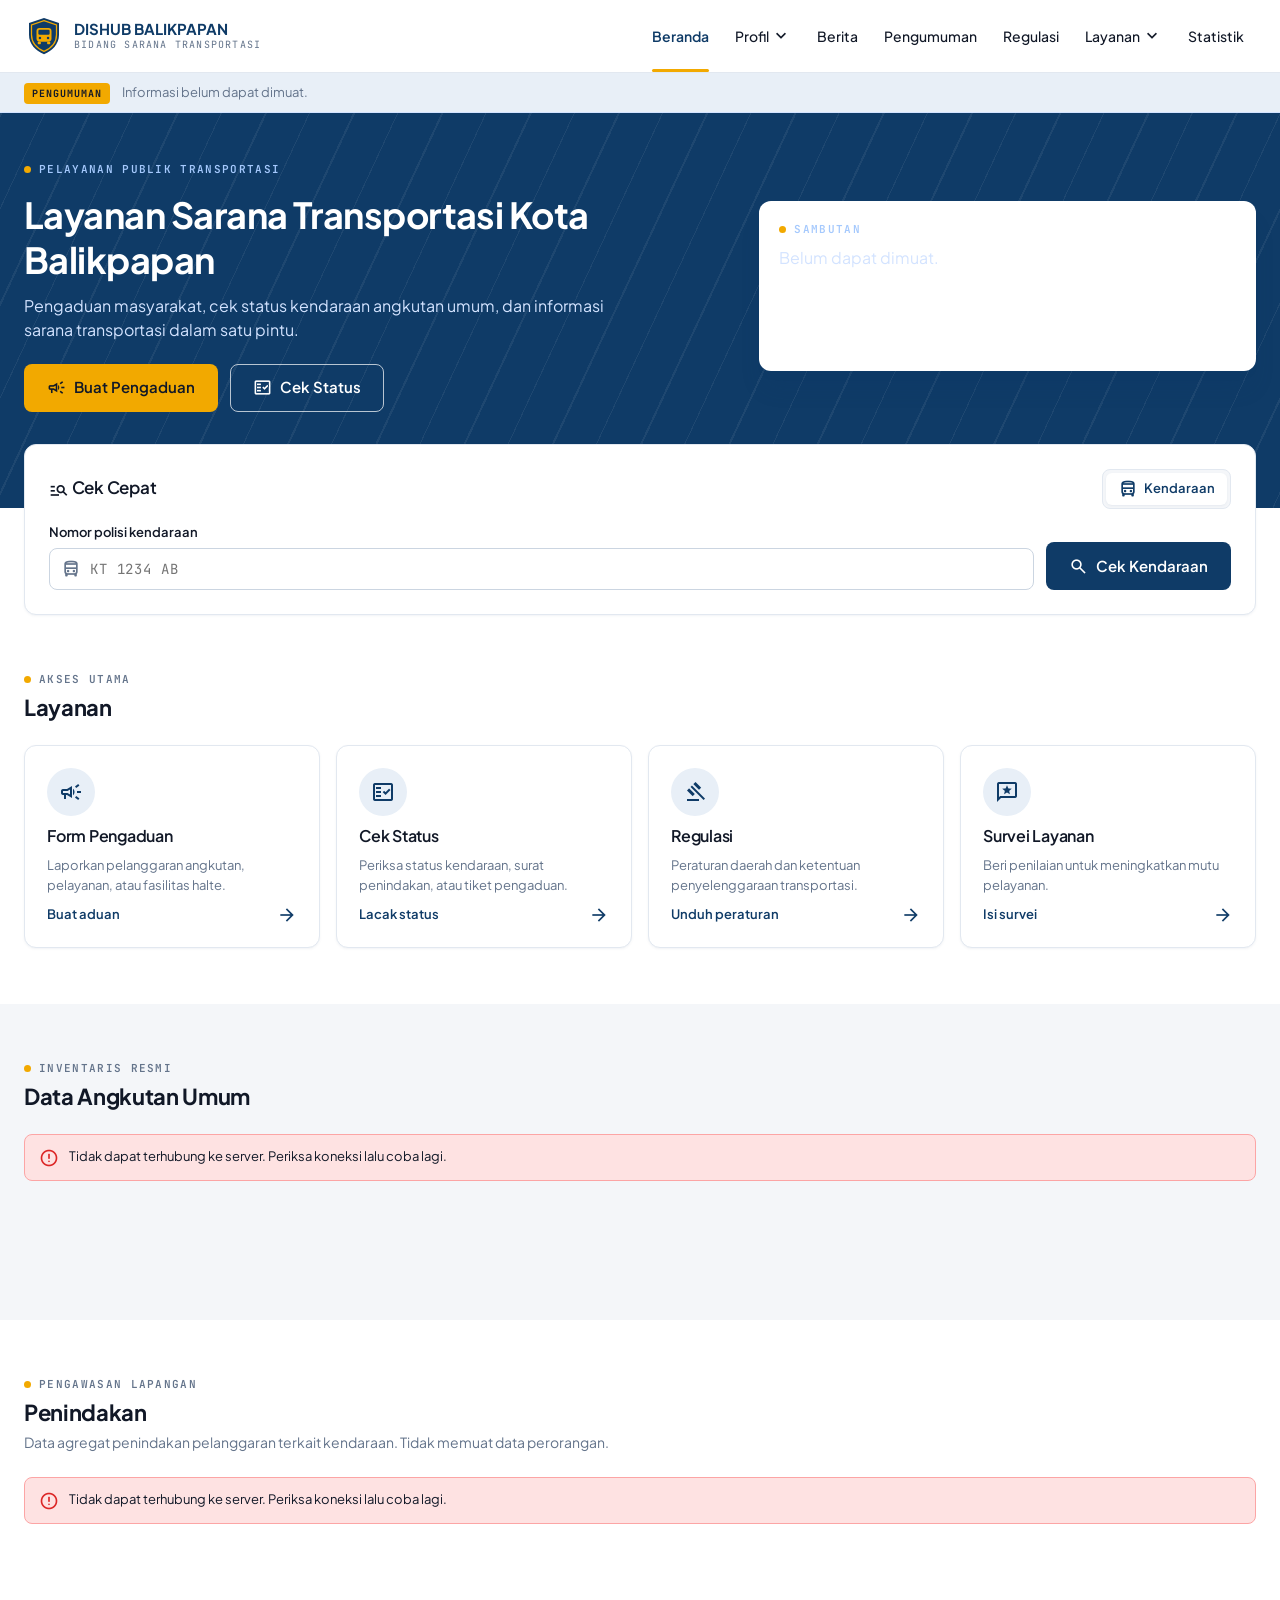
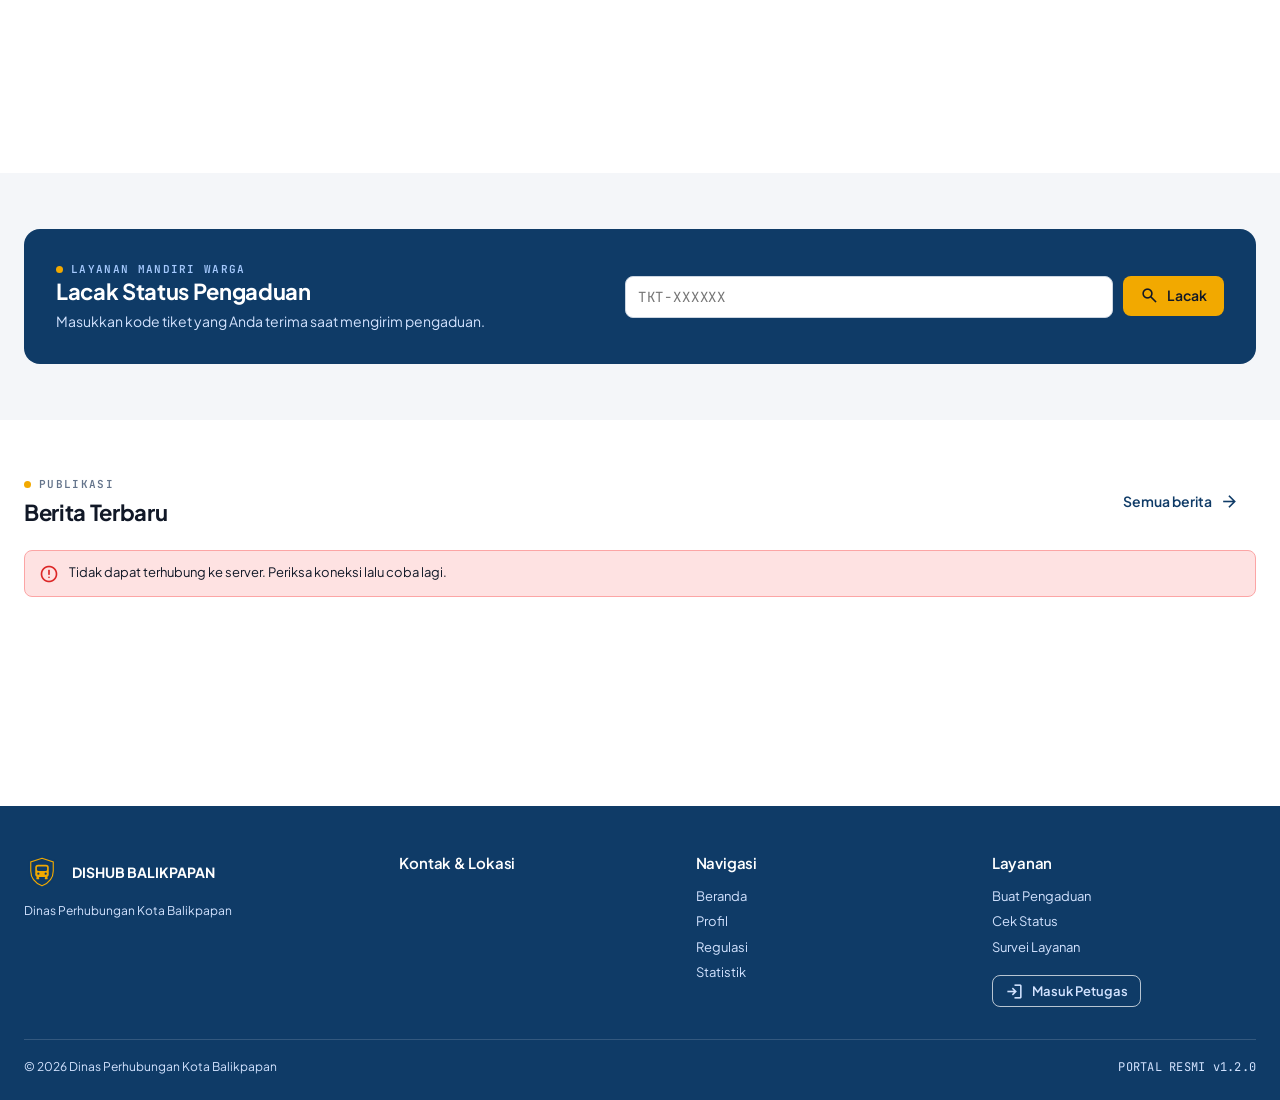
==== commit 252ae463: "Versi 1.2.0: menu Logo" ====
--- a/index.html
+++ b/index.html
@@ -20,7 +20,7 @@
   <link rel="preload" as="style" href="https://fonts.googleapis.com/css2?family=JetBrains+Mono:wght@500;600;700&family=Plus+Jakarta+Sans:wght@400;500;600;700&display=swap" onload="this.onload=null;this.rel='stylesheet'">
   <link rel="preload" as="style" href="https://fonts.googleapis.com/css2?family=Material+Symbols+Outlined:opsz,wght,FILL,GRAD@24,400,0..1,0&display=block" onload="this.onload=null;this.rel='stylesheet'">
   <noscript><link rel="stylesheet" href="https://fonts.googleapis.com/css2?family=JetBrains+Mono:wght@500;600;700&family=Plus+Jakarta+Sans:wght@400;500;600;700&display=swap"></noscript>
-  <link rel="stylesheet" href="css/app.css?v=1.1.0">
+  <link rel="stylesheet" href="css/app.css?v=1.2.0">
 </head>
 <body class="site">
   <a href="#app" class="sr">Lompat ke isi</a>
@@ -58,10 +58,10 @@
       <div class="bawah"><span>© <span id="thn">2026</span> Dinas Perhubungan Kota Balikpapan</span><span class="mono">PORTAL RESMI v<span id="ver">1.0.0</span></span></div>
     </div>
   </footer>
-  <script src="js/config.js?v=1.1.0" defer></script>
-  <script src="js/versi.js?v=1.1.0" defer></script>
-  <script src="js/core.js?v=1.1.0" defer></script>
-  <script src="js/ui.js?v=1.1.0" defer></script>
-  <script src="js/landing.js?v=1.1.0" defer></script>
+  <script src="js/config.js?v=1.2.0" defer></script>
+  <script src="js/versi.js?v=1.2.0" defer></script>
+  <script src="js/core.js?v=1.2.0" defer></script>
+  <script src="js/ui.js?v=1.2.0" defer></script>
+  <script src="js/landing.js?v=1.2.0" defer></script>
 </body>
 </html>
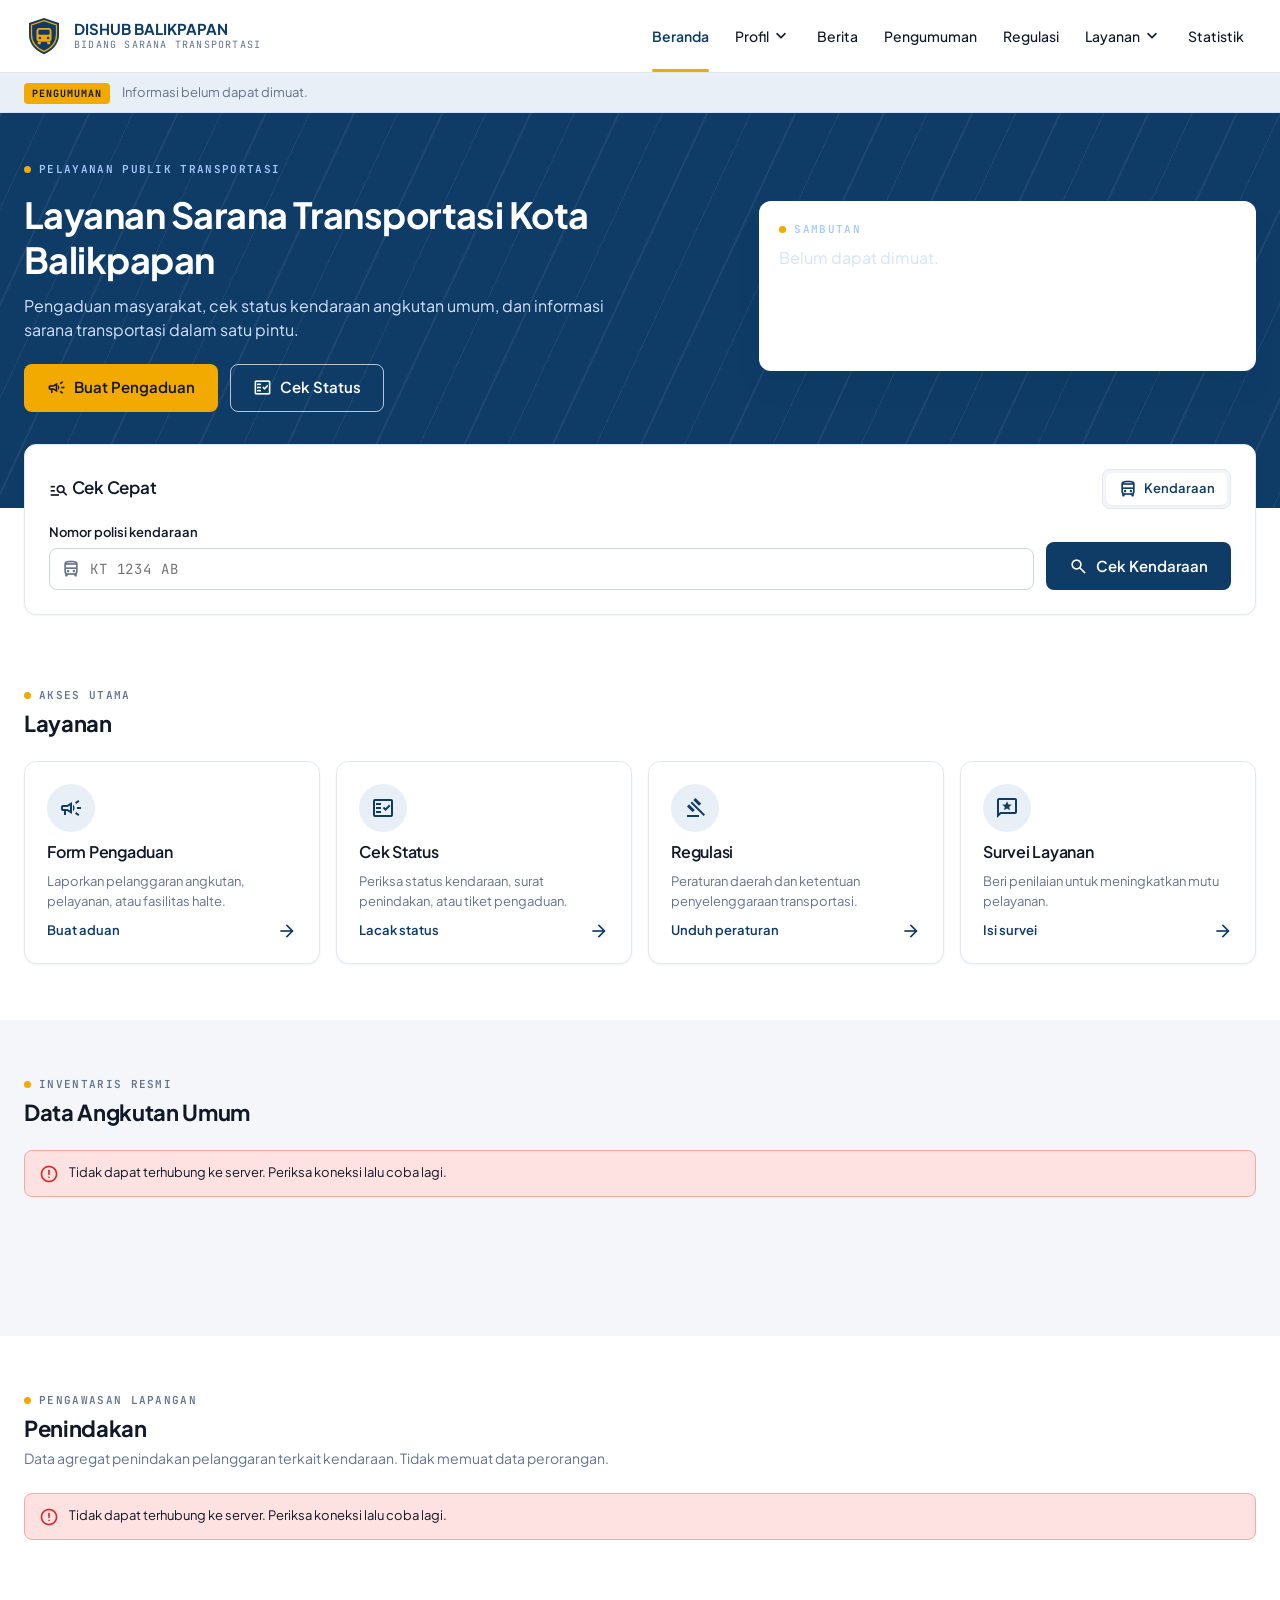
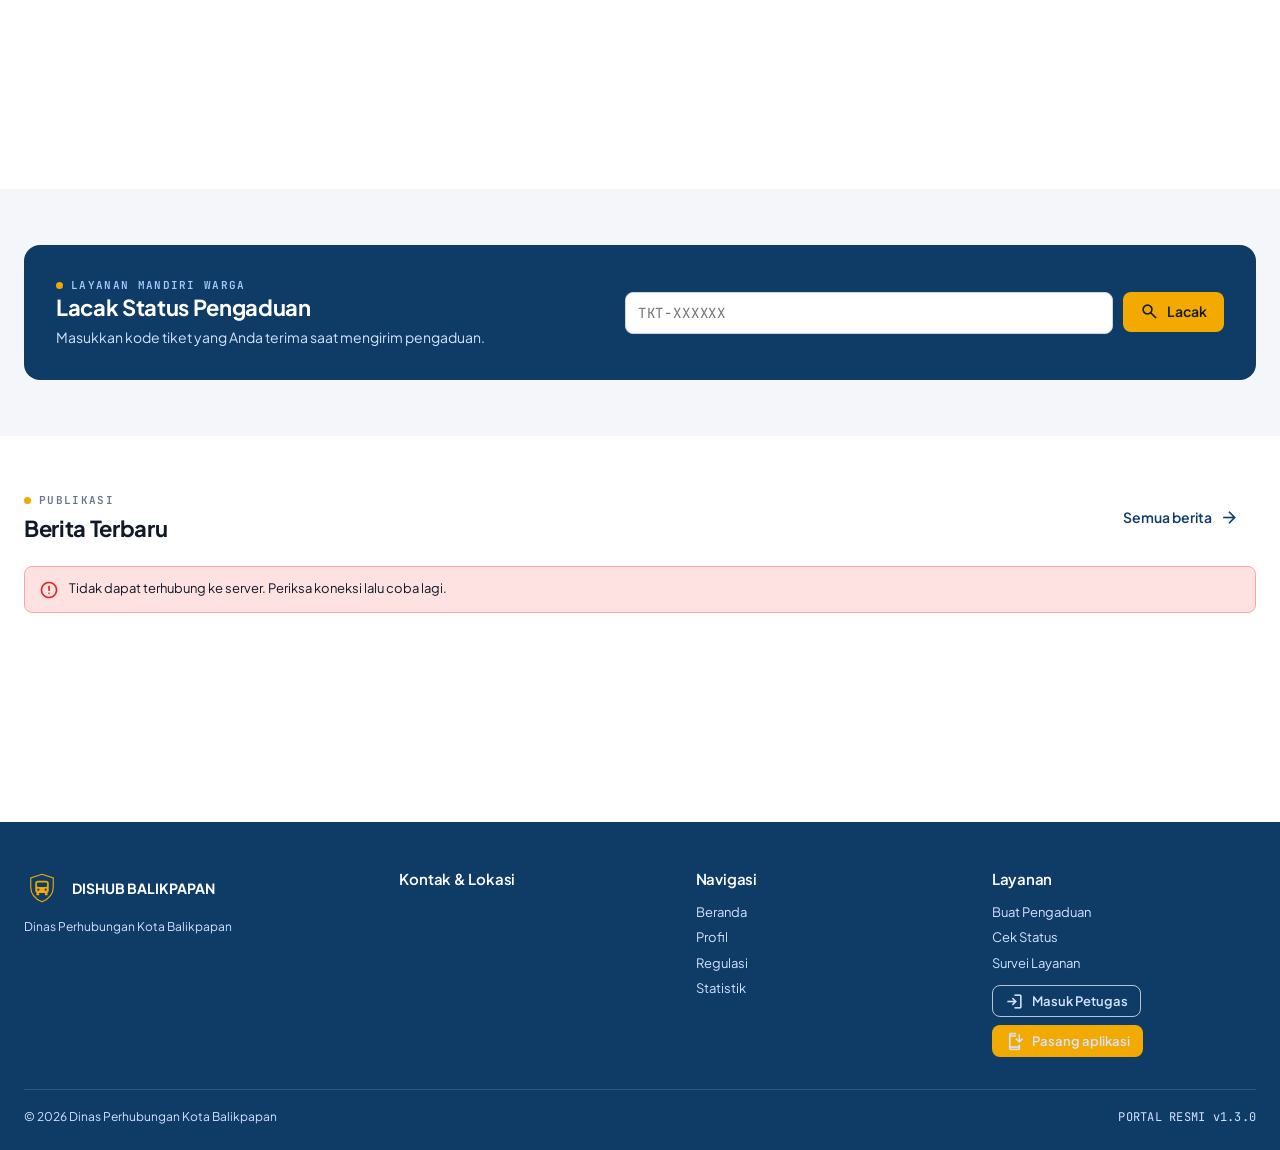
==== commit 3b00315f: "Versi 1.3.0: satu sanksi, 4 foto, pasang aplikasi" ====
--- a/index.html
+++ b/index.html
@@ -12,7 +12,11 @@
   <meta property="og:description" content="Pengaduan, cek status kendaraan angkutan umum, dan informasi sarana transportasi Kota Balikpapan.">
   <meta property="og:image" content="icons/icon-512.png">
   <link rel="icon" href="icons/logo.svg" type="image/svg+xml">
-  <link rel="apple-touch-icon" href="icons/apple-touch-icon.png">
+  <link rel="manifest" href="manifest.webmanifest">
+  <link rel="apple-touch-icon" href="icons/apple-touch-icon.png?v=1.3.0">
+  <meta name="apple-mobile-web-app-capable" content="yes">
+  <meta name="mobile-web-app-capable" content="yes">
+  <meta name="apple-mobile-web-app-title" content="Dishub BPN">
   <link rel="preconnect" href="https://fonts.googleapis.com">
   <link rel="preconnect" href="https://fonts.gstatic.com" crossorigin>
   <link rel="preconnect" href="https://script.google.com">
@@ -20,7 +24,7 @@
   <link rel="preload" as="style" href="https://fonts.googleapis.com/css2?family=JetBrains+Mono:wght@500;600;700&family=Plus+Jakarta+Sans:wght@400;500;600;700&display=swap" onload="this.onload=null;this.rel='stylesheet'">
   <link rel="preload" as="style" href="https://fonts.googleapis.com/css2?family=Material+Symbols+Outlined:opsz,wght,FILL,GRAD@24,400,0..1,0&display=block" onload="this.onload=null;this.rel='stylesheet'">
   <noscript><link rel="stylesheet" href="https://fonts.googleapis.com/css2?family=JetBrains+Mono:wght@500;600;700&family=Plus+Jakarta+Sans:wght@400;500;600;700&display=swap"></noscript>
-  <link rel="stylesheet" href="css/app.css?v=1.2.0">
+  <link rel="stylesheet" href="css/app.css?v=1.3.0">
 </head>
 <body class="site">
   <a href="#app" class="sr">Lompat ke isi</a>
@@ -38,6 +42,7 @@
         <div class="dd" data-r="layanan"><button type="button">Layanan <span class="ms">expand_more</span></button>
           <div class="dd-m"><a href="#/pengaduan">Pengaduan</a><a href="#/cek">Cek Status</a><a href="#/survei">Survei Layanan</a></div></div>
         <a href="#/statistik" data-r="statistik">Statistik</a>
+        <a href="#" class="nav-pasang hide" data-pasang-app><span class="ms">install_mobile</span>Pasang aplikasi</a>
       </nav>
     </div>
   </header>
@@ -53,15 +58,15 @@
         <div><h4>Kontak &amp; Lokasi</h4><ul><li id="fTelp"></li><li id="fEmail"></li></ul><div class="row wrap-row" style="margin-top:10px"><a class="btn btn-sm btn-wa hide" id="fWa" target="_blank" rel="noopener"><span class="ms">chat</span>WhatsApp</a><a class="small hide" id="fPeta" target="_blank" rel="noopener"><span class="ms">map</span> Lihat lokasi di peta</a></div></div>
         <div><h4>Navigasi</h4><ul><li><a href="#/">Beranda</a></li><li><a href="#/profil/sejarah">Profil</a></li><li><a href="#/regulasi">Regulasi</a></li><li><a href="#/statistik">Statistik</a></li></ul></div>
         <div><h4>Layanan</h4><ul><li><a href="#/pengaduan">Buat Pengaduan</a></li><li><a href="#/cek">Cek Status</a></li><li><a href="#/survei">Survei Layanan</a></li></ul>
-          <a class="btn btn-sm btn-white" href="#/masuk" style="margin-top:12px"><span class="ms">login</span>Masuk Petugas</a></div>
+          <div class="row wrap-row" style="margin-top:12px;gap:8px"><a class="btn btn-sm btn-white" href="#/masuk"><span class="ms">login</span>Masuk Petugas</a><a class="btn btn-sm btn-amber hide" href="#" data-pasang-app><span class="ms">install_mobile</span>Pasang aplikasi</a></div></div>
       </div>
       <div class="bawah"><span>© <span id="thn">2026</span> Dinas Perhubungan Kota Balikpapan</span><span class="mono">PORTAL RESMI v<span id="ver">1.0.0</span></span></div>
     </div>
   </footer>
-  <script src="js/config.js?v=1.2.0" defer></script>
-  <script src="js/versi.js?v=1.2.0" defer></script>
-  <script src="js/core.js?v=1.2.0" defer></script>
-  <script src="js/ui.js?v=1.2.0" defer></script>
-  <script src="js/landing.js?v=1.2.0" defer></script>
+  <script src="js/config.js?v=1.3.0" defer></script>
+  <script src="js/versi.js?v=1.3.0" defer></script>
+  <script src="js/core.js?v=1.3.0" defer></script>
+  <script src="js/ui.js?v=1.3.0" defer></script>
+  <script src="js/landing.js?v=1.3.0" defer></script>
 </body>
 </html>
--- a/css/app.css
+++ b/css/app.css
@@ -430,3 +430,21 @@
   #cetak .kertas { box-shadow: none; border: 0; margin: 0; width: auto; min-height: 0; padding: 0; }
   .no-print { display: none !important; }
 }
+
+/* ---- 1.3.0: pasang aplikasi (PWA) ---- */
+.pasang-kartu { display: flex; align-items: center; gap: 12px; padding: 12px 12px 12px 14px; border: 1px solid rgba(242,169,0,.45); background: linear-gradient(135deg, #FFF8E6, #FFFFFF); border-radius: var(--r-lg); box-shadow: var(--sh1, 0 1px 2px rgba(0,0,0,.06)); margin-bottom: 14px; position: relative; }
+.pasang-kartu img { width: 44px; height: 44px; border-radius: 10px; flex: none; background: #fff; }
+.pasang-kartu b { display: block; font-size: 14.5px; color: var(--ink, #0F172A); }
+.pasang-kartu small { display: block; font-size: 12.5px; color: var(--muted, #64748B); line-height: 1.35; margin-top: 2px; }
+.pasang-kartu .btn { flex: none; }
+.pasang-kartu .x { flex: none; width: 30px; height: 30px; border: 0; background: transparent; color: var(--muted, #64748B); border-radius: 50%; display: grid; place-items: center; cursor: pointer; }
+.pasang-kartu .x:hover { background: rgba(15,23,42,.06); }
+[data-tema="gelap"] .pasang-kartu { background: linear-gradient(135deg, rgba(242,169,0,.12), transparent); }
+[data-tema="gelap"] .pasang-kartu b { color: #fff; }
+.pasang-langkah { margin: 0; padding-left: 22px; display: flex; flex-direction: column; gap: 10px; font-size: 14.5px; line-height: 1.45; }
+.pasang-langkah .ms { font-size: 18px; vertical-align: -4px; color: var(--navy, #0F3B67); }
+@media (max-width: 420px) { .pasang-kartu small { display: none; } }
+/* ---- 1.3.0: kontrol peta Leaflet tidak menembus jendela (lapisan modal z-index 900) ---- */
+.leaflet-container .leaflet-top, .leaflet-container .leaflet-bottom { z-index: 800; }
+.nav .nav-pasang { color: var(--navy); font-weight: 600; gap: 8px; }
+@media (min-width: 1025px) { .nav .nav-pasang { display: none !important; } }
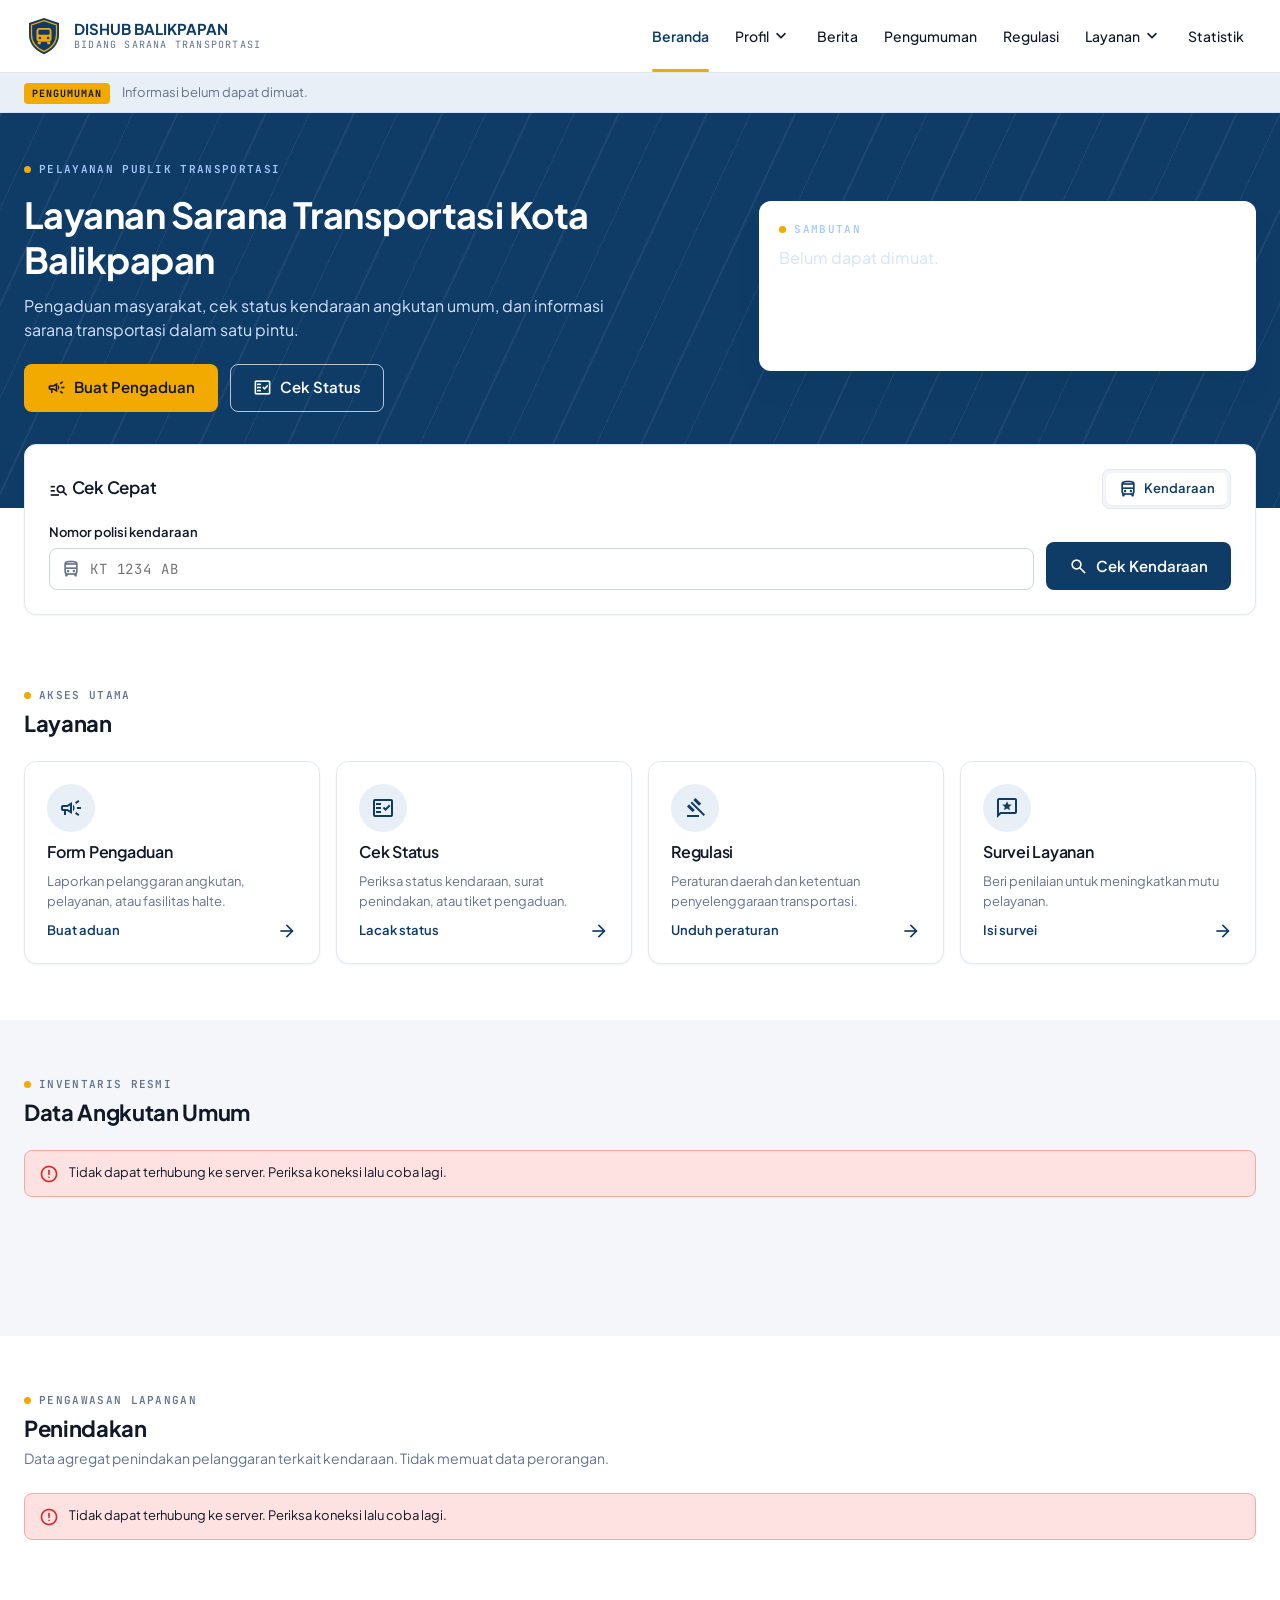
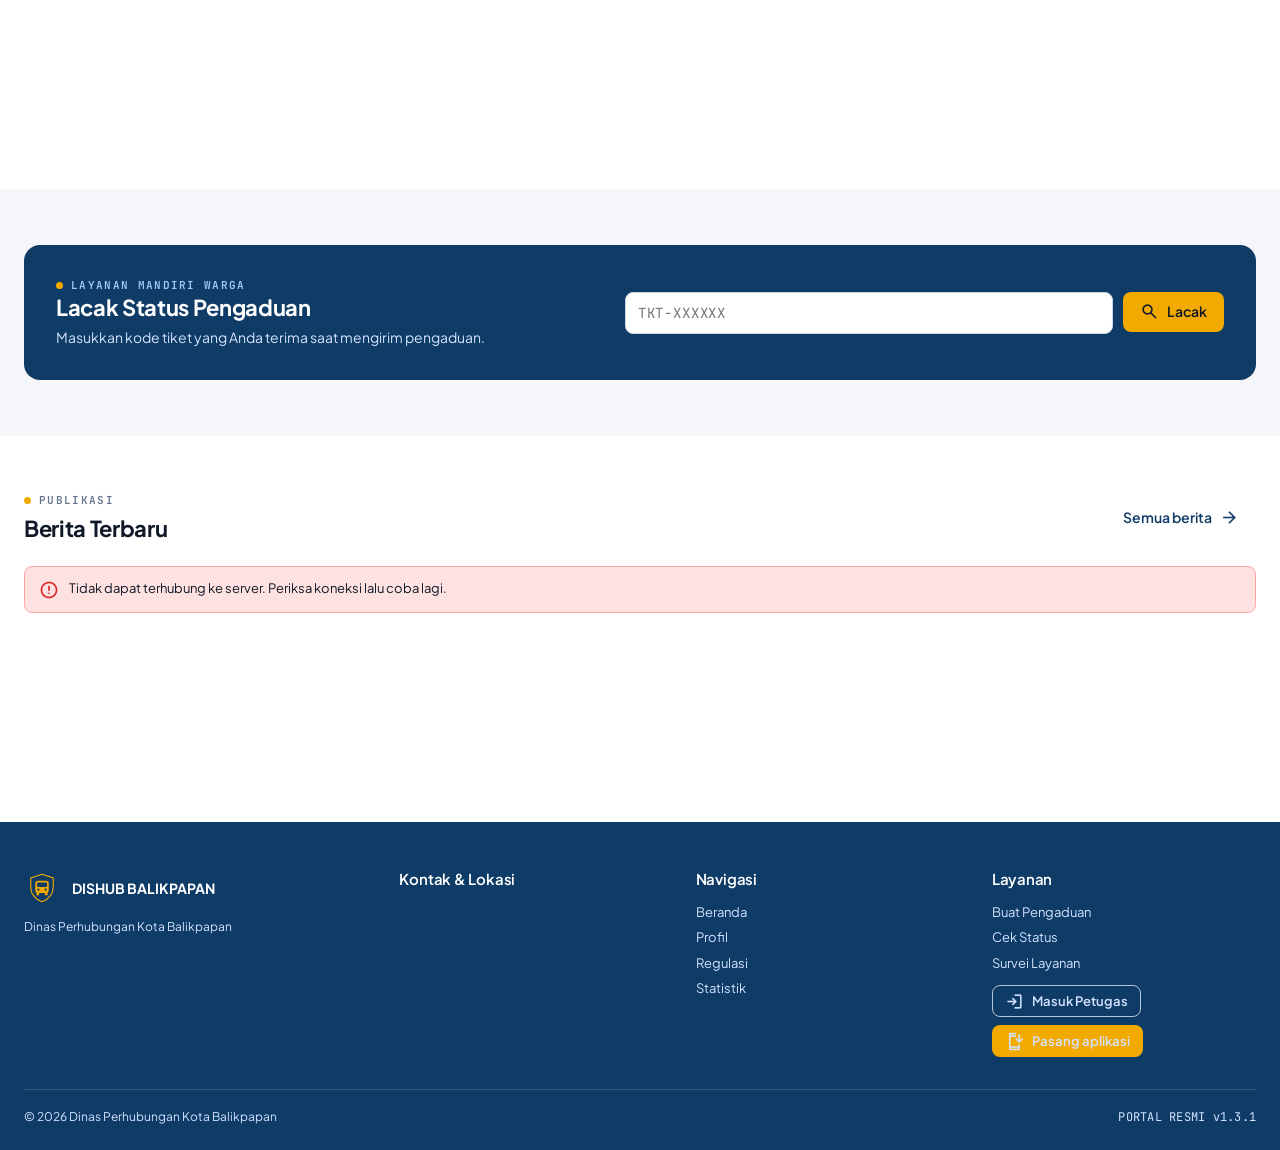
==== commit f131ede7: "Versi 1.3.1" ====
--- a/index.html
+++ b/index.html
@@ -13,7 +13,7 @@
   <meta property="og:image" content="icons/icon-512.png">
   <link rel="icon" href="icons/logo.svg" type="image/svg+xml">
   <link rel="manifest" href="manifest.webmanifest">
-  <link rel="apple-touch-icon" href="icons/apple-touch-icon.png?v=1.3.0">
+  <link rel="apple-touch-icon" href="icons/apple-touch-icon.png?v=1.3.1">
   <meta name="apple-mobile-web-app-capable" content="yes">
   <meta name="mobile-web-app-capable" content="yes">
   <meta name="apple-mobile-web-app-title" content="Dishub BPN">
@@ -24,7 +24,7 @@
   <link rel="preload" as="style" href="https://fonts.googleapis.com/css2?family=JetBrains+Mono:wght@500;600;700&family=Plus+Jakarta+Sans:wght@400;500;600;700&display=swap" onload="this.onload=null;this.rel='stylesheet'">
   <link rel="preload" as="style" href="https://fonts.googleapis.com/css2?family=Material+Symbols+Outlined:opsz,wght,FILL,GRAD@24,400,0..1,0&display=block" onload="this.onload=null;this.rel='stylesheet'">
   <noscript><link rel="stylesheet" href="https://fonts.googleapis.com/css2?family=JetBrains+Mono:wght@500;600;700&family=Plus+Jakarta+Sans:wght@400;500;600;700&display=swap"></noscript>
-  <link rel="stylesheet" href="css/app.css?v=1.3.0">
+  <link rel="stylesheet" href="css/app.css?v=1.3.1">
 </head>
 <body class="site">
   <a href="#app" class="sr">Lompat ke isi</a>
@@ -63,10 +63,10 @@
       <div class="bawah"><span>© <span id="thn">2026</span> Dinas Perhubungan Kota Balikpapan</span><span class="mono">PORTAL RESMI v<span id="ver">1.0.0</span></span></div>
     </div>
   </footer>
-  <script src="js/config.js?v=1.3.0" defer></script>
-  <script src="js/versi.js?v=1.3.0" defer></script>
-  <script src="js/core.js?v=1.3.0" defer></script>
-  <script src="js/ui.js?v=1.3.0" defer></script>
-  <script src="js/landing.js?v=1.3.0" defer></script>
+  <script src="js/config.js?v=1.3.1" defer></script>
+  <script src="js/versi.js?v=1.3.1" defer></script>
+  <script src="js/core.js?v=1.3.1" defer></script>
+  <script src="js/ui.js?v=1.3.1" defer></script>
+  <script src="js/landing.js?v=1.3.1" defer></script>
 </body>
 </html>
--- a/css/app.css
+++ b/css/app.css
@@ -166,6 +166,9 @@
 .tbl .aksi { white-space: nowrap; text-align: right; } .tbl .aksi .btn { margin-left: 2px; }
 .tbl-bar { display: flex; gap: 10px; align-items: center; flex-wrap: wrap; padding: 14px 16px; border-bottom: 1px solid var(--line); }
 .tbl-bar .inp-ico { flex: 1 1 240px; max-width: 360px; } .tbl-bar .inp { height: 38px; }
+/* Kolom centang (hapus draf terbengkalai) hanya tampil saat saringan umur draf aktif */
+:not(.mode-pilih) > .tbl-wrap .kol-pilih { display: none; }
+.kol-pilih input { width: 18px; height: 18px; cursor: pointer; accent-color: var(--bad); }
 .pager { display: flex; justify-content: space-between; align-items: center; gap: 12px; padding: 12px 16px; font-size: 13px; color: var(--muted); flex-wrap: wrap; }
 .pager .pg { display: flex; gap: 4px; } .pager button { min-width: 32px; height: 32px; border-radius: 99px; border: 1px solid var(--line); background: var(--surface); cursor: pointer; font-weight: 600; font-size: 13px; color: var(--ink); }
 .pager button.on { background: var(--navy); color: #fff; border-color: var(--navy); } .pager button:disabled { opacity: .4; cursor: default; }
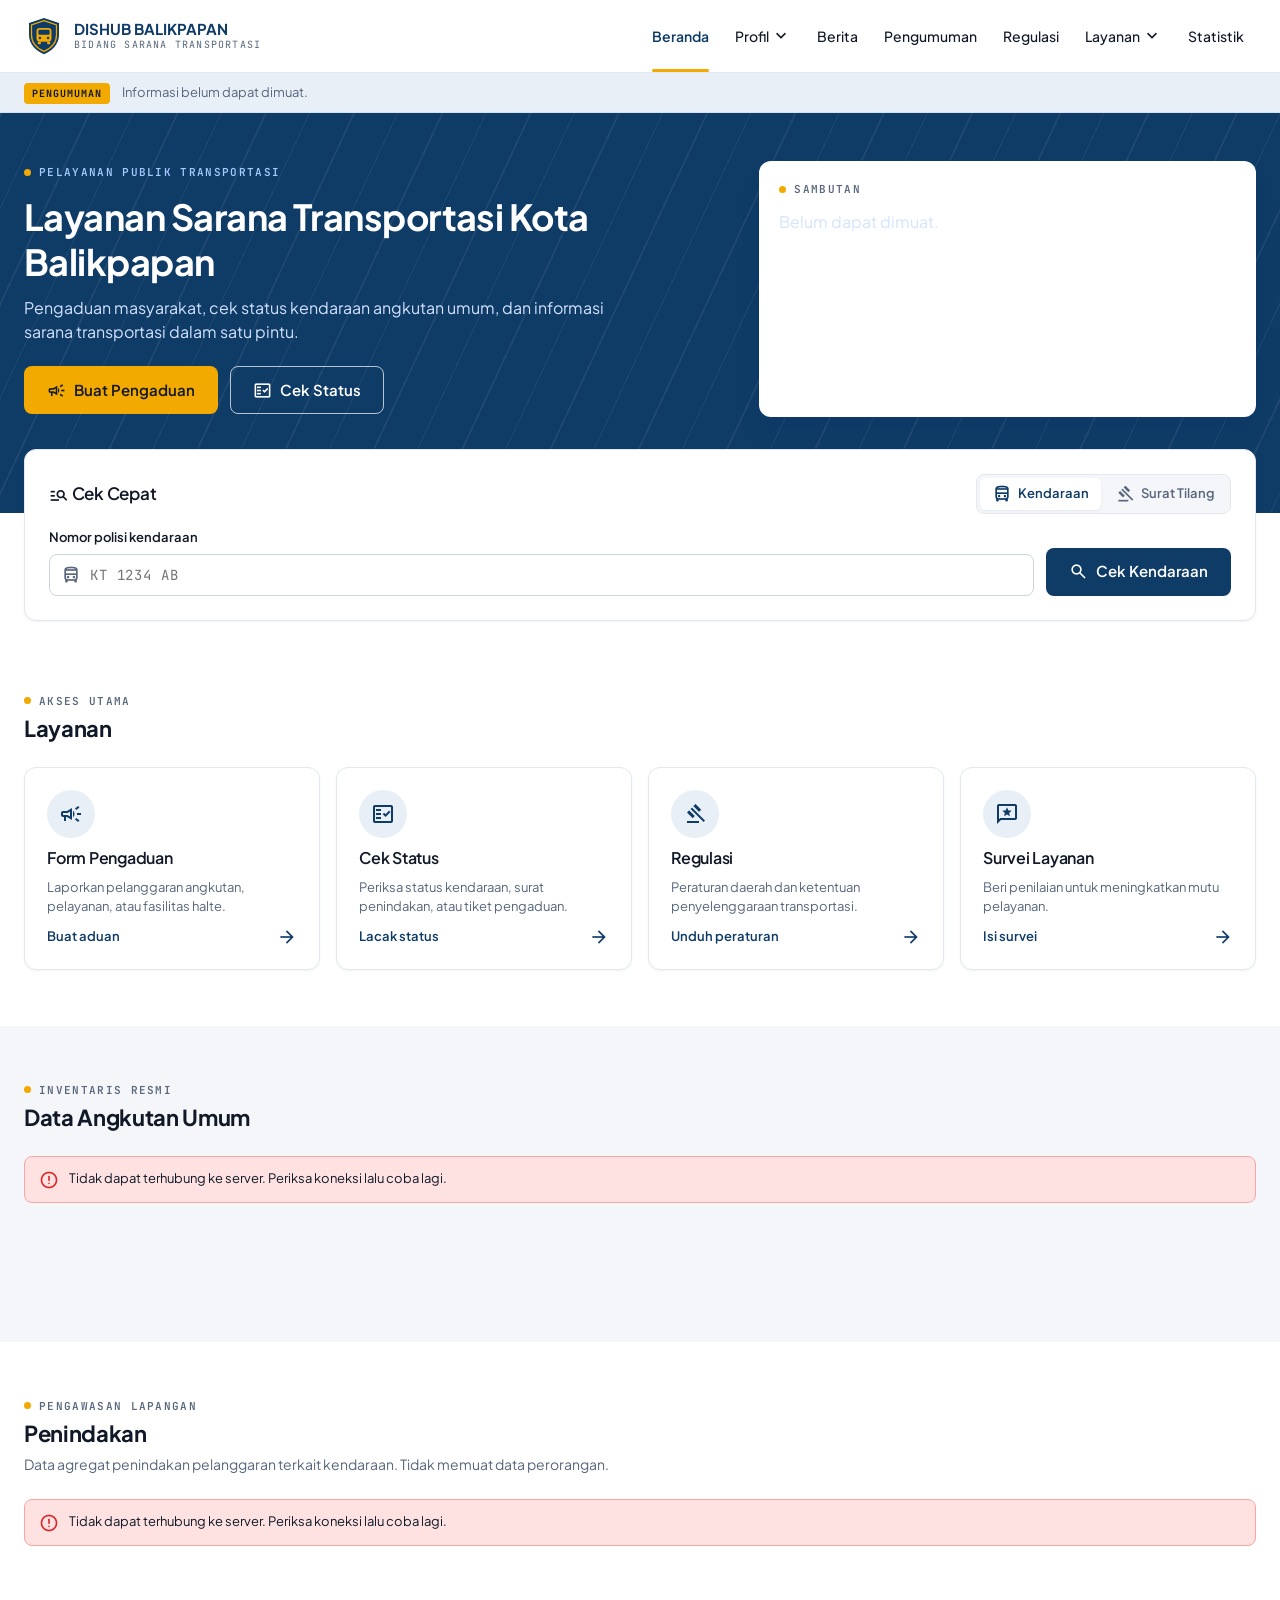
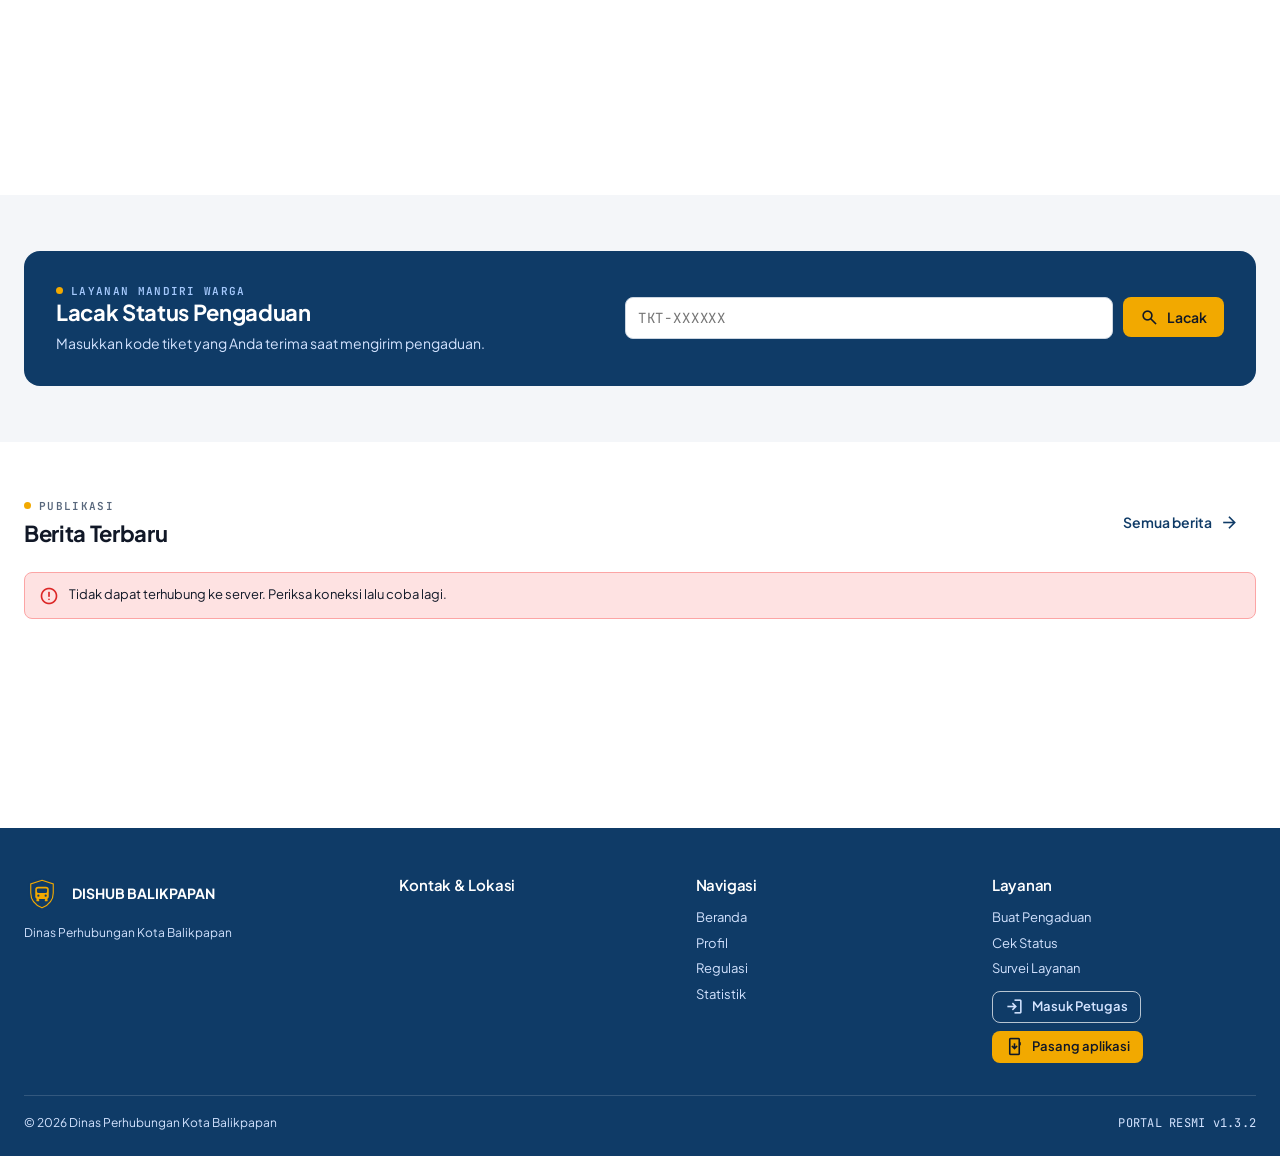
==== commit c7037976: "Versi 1.3.2" ====
--- a/index.html
+++ b/index.html
@@ -13,18 +13,18 @@
   <meta property="og:image" content="icons/icon-512.png">
   <link rel="icon" href="icons/logo.svg" type="image/svg+xml">
   <link rel="manifest" href="manifest.webmanifest">
-  <link rel="apple-touch-icon" href="icons/apple-touch-icon.png?v=1.3.1">
+  <link rel="apple-touch-icon" href="icons/apple-touch-icon.png?v=1.3.2">
   <meta name="apple-mobile-web-app-capable" content="yes">
   <meta name="mobile-web-app-capable" content="yes">
   <meta name="apple-mobile-web-app-title" content="Dishub BPN">
-  <link rel="preconnect" href="https://fonts.googleapis.com">
-  <link rel="preconnect" href="https://fonts.gstatic.com" crossorigin>
   <link rel="preconnect" href="https://script.google.com">
   <link rel="preconnect" href="https://script.googleusercontent.com">
-  <link rel="preload" as="style" href="https://fonts.googleapis.com/css2?family=JetBrains+Mono:wght@500;600;700&family=Plus+Jakarta+Sans:wght@400;500;600;700&display=swap" onload="this.onload=null;this.rel='stylesheet'">
-  <link rel="preload" as="style" href="https://fonts.googleapis.com/css2?family=Material+Symbols+Outlined:opsz,wght,FILL,GRAD@24,400,0..1,0&display=block" onload="this.onload=null;this.rel='stylesheet'">
-  <noscript><link rel="stylesheet" href="https://fonts.googleapis.com/css2?family=JetBrains+Mono:wght@500;600;700&family=Plus+Jakarta+Sans:wght@400;500;600;700&display=swap"></noscript>
-  <link rel="stylesheet" href="css/app.css?v=1.3.1">
+  <!-- Fon (1.3.2): teks & ikon disimpan di repositori. Ikon situs publik diringkas (tools/buat-ikon-publik.py) -->
+  <link rel="preload" href="fonts/plus-jakarta-sans-latin.woff2?fv=1" as="font" type="font/woff2" crossorigin>
+  <link rel="preload" href="fonts/ikon-publik.woff2?fv=1" as="font" type="font/woff2" crossorigin>
+  <style>@font-face { font-family: 'Material Symbols Outlined'; font-style: normal; font-weight: 400; font-display: block; src: url('fonts/ikon-publik.woff2?fv=1') format('woff2'); }</style>
+  <script>(function () { var s = (location.hash || '').replace(/^#\/?/, '').split(/[?\/]/)[0]; if (s && s !== 'beranda') document.documentElement.className += ' bukan-beranda'; })();</script>
+  <link rel="stylesheet" href="css/app.css?v=1.3.2">
 </head>
 <body class="site">
   <a href="#app" class="sr">Lompat ke isi</a>
@@ -48,25 +48,25 @@
   </header>
   <div class="ticker" id="ticker"><div class="wrap"><span class="pill">PENGUMUMAN</span><span class="txt muted">Memuat…</span></div></div>
   <main id="app">
-    <section class="hero"><div class="wrap"><div><div class="eyebrow">Pelayanan publik transportasi</div><h1>Layanan Sarana Transportasi Kota Balikpapan</h1><p>Pengaduan, cek status kendaraan angkutan umum, dan informasi sarana transportasi dalam satu pintu.</p></div><div class="pejabat"><div class="sk sk-line"></div><div class="sk sk-line"></div></div></div></section>
+    <section class="hero" data-statis="1"><div class="wrap"><div><div class="eyebrow">Pelayanan publik transportasi</div><h1>Layanan Sarana Transportasi Kota Balikpapan</h1><p>Pengaduan masyarakat, cek status kendaraan angkutan umum, dan informasi sarana transportasi dalam satu pintu.</p><div class="row wrap-row" style="margin-top:22px"><a class="btn btn-amber btn-lg" href="#/pengaduan"><span class="ms" aria-hidden="true">campaign</span>Buat Pengaduan</a><a class="btn btn-white btn-lg" href="#/cek"><span class="ms" aria-hidden="true">fact_check</span>Cek Status</a></div></div><div class="pejabat" id="pejabat"><div class="kepala"><div class="eyebrow">Sambutan</div></div><div class="row"><div class="foto"><span class="ms" aria-hidden="true">person</span></div><div class="grow"><div class="sk sk-line" style="width:70%"></div><div class="sk sk-line" style="width:50%"></div></div></div><div class="sk sk-line" style="margin-top:16px"></div><div class="sk sk-line" style="width:80%"></div></div></div></section>
   </main>
   <footer class="site-f" id="footer">
     <div class="wrap">
       <div class="cols">
         <div><div class="row" style="margin-bottom:12px"><img src="icons/logo.svg" alt="" width="36" height="36"><b style="color:#fff">DISHUB BALIKPAPAN</b></div>
           <p class="small" id="fAlamat">Dinas Perhubungan Kota Balikpapan</p><p class="small" id="fJam"></p></div>
-        <div><h4>Kontak &amp; Lokasi</h4><ul><li id="fTelp"></li><li id="fEmail"></li></ul><div class="row wrap-row" style="margin-top:10px"><a class="btn btn-sm btn-wa hide" id="fWa" target="_blank" rel="noopener"><span class="ms">chat</span>WhatsApp</a><a class="small hide" id="fPeta" target="_blank" rel="noopener"><span class="ms">map</span> Lihat lokasi di peta</a></div></div>
-        <div><h4>Navigasi</h4><ul><li><a href="#/">Beranda</a></li><li><a href="#/profil/sejarah">Profil</a></li><li><a href="#/regulasi">Regulasi</a></li><li><a href="#/statistik">Statistik</a></li></ul></div>
-        <div><h4>Layanan</h4><ul><li><a href="#/pengaduan">Buat Pengaduan</a></li><li><a href="#/cek">Cek Status</a></li><li><a href="#/survei">Survei Layanan</a></li></ul>
+        <div><h2 class="f-h">Kontak &amp; Lokasi</h2><ul><li id="fTelp"></li><li id="fEmail"></li></ul><div class="row wrap-row" style="margin-top:10px"><a class="btn btn-sm btn-wa hide" id="fWa" target="_blank" rel="noopener"><span class="ms">chat</span>WhatsApp</a><a class="small hide" id="fPeta" target="_blank" rel="noopener"><span class="ms">map</span> Lihat lokasi di peta</a></div></div>
+        <div><h2 class="f-h">Navigasi</h2><ul><li><a href="#/">Beranda</a></li><li><a href="#/profil/sejarah">Profil</a></li><li><a href="#/regulasi">Regulasi</a></li><li><a href="#/statistik">Statistik</a></li></ul></div>
+        <div><h2 class="f-h">Layanan</h2><ul><li><a href="#/pengaduan">Buat Pengaduan</a></li><li><a href="#/cek">Cek Status</a></li><li><a href="#/survei">Survei Layanan</a></li></ul>
           <div class="row wrap-row" style="margin-top:12px;gap:8px"><a class="btn btn-sm btn-white" href="#/masuk"><span class="ms">login</span>Masuk Petugas</a><a class="btn btn-sm btn-amber hide" href="#" data-pasang-app><span class="ms">install_mobile</span>Pasang aplikasi</a></div></div>
       </div>
       <div class="bawah"><span>© <span id="thn">2026</span> Dinas Perhubungan Kota Balikpapan</span><span class="mono">PORTAL RESMI v<span id="ver">1.0.0</span></span></div>
     </div>
   </footer>
-  <script src="js/config.js?v=1.3.1" defer></script>
-  <script src="js/versi.js?v=1.3.1" defer></script>
-  <script src="js/core.js?v=1.3.1" defer></script>
-  <script src="js/ui.js?v=1.3.1" defer></script>
-  <script src="js/landing.js?v=1.3.1" defer></script>
+  <script src="js/config.js?v=1.3.2" defer></script>
+  <script src="js/versi.js?v=1.3.2" defer></script>
+  <script src="js/core.js?v=1.3.2" defer></script>
+  <script src="js/ui.js?v=1.3.2" defer></script>
+  <script src="js/landing.js?v=1.3.2" defer></script>
 </body>
 </html>
--- a/css/app.css
+++ b/css/app.css
@@ -3,11 +3,32 @@
    Civic Modernism (Stitch): Navy #0F3B67 + Traffic Amber #F2A900
    Plus Jakarta Sans (teks) · JetBrains Mono (nopol, nomor surat, kode tiket)
    ========================================================================== */
+/* ---------------------------------------------------------------- Fon (1.3.2: disimpan di repositori, lisensi di fonts/LISENSI.txt)
+   Plus Jakarta Sans & JetBrains Mono versi variabel. latin-ext hanya diunduh bila halaman memuat huruf bertanda (mis. é, ł).
+   "Jakarta Cadangan" = Arial/Roboto yang ukurannya disetel mendekati Plus Jakarta Sans (dihitung dari metrik fon),
+   sehingga saat fon asli selesai dimuat, baris teks hampir tidak berubah lebar → tampilan tidak bergeser. */
+@font-face { font-family: 'Plus Jakarta Sans'; font-style: normal; font-display: swap; font-weight: 200 800; src: url('../fonts/plus-jakarta-sans-latin.woff2?fv=1') format('woff2');
+  unicode-range: U+0000-00FF, U+0131, U+0152-0153, U+02BB-02BC, U+02C6, U+02DA, U+02DC, U+0304, U+0308, U+0329, U+2000-206F, U+20AC, U+2122, U+2191, U+2193, U+2212, U+2215, U+FEFF, U+FFFD; }
+@font-face { font-family: 'Plus Jakarta Sans'; font-style: normal; font-display: swap; font-weight: 200 800; src: url('../fonts/plus-jakarta-sans-latin-ext.woff2?fv=1') format('woff2');
+  unicode-range: U+0100-02BA, U+02BD-02C5, U+02C7-02CC, U+02CE-02D7, U+02DD-02FF, U+1D00-1DBF, U+1E00-1E9F, U+1EF2-1EFF, U+2020, U+20A0-20AB, U+20AD-20C0, U+2113, U+2C60-2C7F, U+A720-A7FF; }
+@font-face { font-family: 'JetBrains Mono'; font-style: normal; font-display: swap; font-weight: 100 800; src: url('../fonts/jetbrains-mono-latin.woff2?fv=1') format('woff2');
+  unicode-range: U+0000-00FF, U+0131, U+0152-0153, U+02BB-02BC, U+02C6, U+02DA, U+02DC, U+0304, U+0308, U+0329, U+2000-206F, U+20AC, U+2122, U+2191, U+2193, U+2212, U+2215, U+FEFF, U+FFFD; }
+@font-face { font-family: 'JetBrains Mono'; font-style: normal; font-display: swap; font-weight: 100 800; src: url('../fonts/jetbrains-mono-latin-ext.woff2?fv=1') format('woff2');
+  unicode-range: U+0100-02BA, U+02BD-02C5, U+02C7-02CC, U+02CE-02D7, U+02DD-02FF, U+1D00-1DBF, U+1E00-1E9F, U+1EF2-1EFF, U+2020, U+20A0-20AB, U+20AD-20C0, U+2113, U+2C60-2C7F, U+A720-A7FF; }
+@font-face { font-family: 'Jakarta Cadangan'; font-weight: 100 549; src: local('Arial'), local('ArialMT'), local('Liberation Sans'), local('LiberationSans'), local('Helvetica');
+  size-adjust: 103.32%; ascent-override: 100.47%; descent-override: 21.49%; line-gap-override: 0%; }
+@font-face { font-family: 'Jakarta Cadangan'; font-weight: 550 900; src: local('Arial Bold'), local('Arial-BoldMT'), local('Liberation Sans Bold'), local('LiberationSans-Bold'), local('Helvetica Bold');
+  size-adjust: 99.74%; ascent-override: 104.07%; descent-override: 22.26%; line-gap-override: 0%; }
+@font-face { font-family: 'Jakarta Cadangan R'; font-weight: 100 549; src: local('Roboto'), local('Roboto-Regular'), local('Roboto Regular');
+  size-adjust: 104.04%; ascent-override: 99.77%; descent-override: 21.34%; line-gap-override: 0%; }
+@font-face { font-family: 'Jakarta Cadangan R'; font-weight: 550 900; src: local('Roboto Bold'), local('Roboto-Bold');
+  size-adjust: 105.70%; ascent-override: 98.20%; descent-override: 21.00%; line-gap-override: 0%; }
+
 :root {
   --navy: #0F3B67; --navy-2: #0A2A4A; --navy-3: #071E36; --tint: #E8EFF7; --tint-2: #D3E3FF;
   --amber: #F2A900; --amber-2: #D99600; --amber-bg: #FFF7E0;
   --bg: #F4F6F9; --surface: #FFFFFF; --line: #E2E8F0; --line-2: #CBD5E1;
-  --ink: #111827; --muted: #64748B; --dis: #94A3B8;
+  --ink: #111827; --muted: #58677C; --dis: #94A3B8;
   --ok: #16A34A; --ok-bg: #DCFCE7; --ok-ln: #86EFAC; --ok-tx: #15803D;
   --warn: #D97706; --warn-bg: #FEF3C7; --warn-ln: #FCD34D; --warn-tx: #B45309;
   --bad: #DC2626; --bad-bg: #FEE2E2; --bad-ln: #FCA5A5; --bad-tx: #B91C1C;
@@ -17,7 +38,7 @@
   --sh1: 0 1px 3px 0 rgba(15,59,103,.05), 0 1px 2px -1px rgba(15,59,103,.04);
   --sh2: 0 4px 6px -1px rgba(15,59,103,.08), 0 2px 4px -2px rgba(15,59,103,.05);
   --sh3: 0 20px 25px -5px rgba(15,59,103,.14), 0 8px 10px -6px rgba(15,59,103,.08);
-  --f: 'Plus Jakarta Sans', system-ui, -apple-system, 'Segoe UI', Roboto, Arial, sans-serif;
+  --f: 'Plus Jakarta Sans', 'Jakarta Cadangan', 'Jakarta Cadangan R', system-ui, -apple-system, 'Segoe UI', Roboto, Arial, sans-serif;
   --mono: 'JetBrains Mono', ui-monospace, Menlo, Consolas, monospace;
   --side: 248px; --top: 64px;
 }
@@ -34,7 +55,7 @@
 [data-tema="gelap"] a { color: #A5C9FD; }
 button, input, select, textarea { font: inherit; color: inherit; }
 h1, h2, h3, h4 { margin: 0; line-height: 1.25; letter-spacing: -.015em; }
-h1 { font-size: 30px; font-weight: 700; } h2 { font-size: 22px; font-weight: 700; } h3 { font-size: 17px; font-weight: 600; } h4 { font-size: 15px; font-weight: 600; }
+h1 { font-size: 30px; font-weight: 700; } h2 { font-size: 22px; font-weight: 700; } h3, h2.h3 { font-size: 17px; font-weight: 600; } h4 { font-size: 15px; font-weight: 600; }
 p { margin: 0 0 .6em; }
 hr { border: 0; border-top: 1px solid var(--line); margin: 16px 0; }
 :focus-visible { outline: 2px solid var(--navy); outline-offset: 2px; box-shadow: 0 0 0 4px #fff; }
@@ -66,7 +87,7 @@
 /* ---------- Kartu ---------- */
 .card { background: var(--surface); border: 1px solid var(--line); border-radius: var(--r-lg); box-shadow: var(--sh1); }
 .card-b { padding: 20px; } .card-h { padding: 16px 20px; border-bottom: 1px solid var(--line); display: flex; align-items: center; gap: 12px; justify-content: space-between; }
-.card-h h3 { display: flex; align-items: center; gap: 8px; }
+.card-h h3, .card-h h2.h3 { display: flex; align-items: center; gap: 8px; }
 .card-f { padding: 12px 20px; border-top: 1px solid var(--line); background: var(--bg); border-radius: 0 0 var(--r-lg) var(--r-lg); }
 .card.hover { transition: box-shadow .15s, transform .15s; } .card.hover:hover { box-shadow: var(--sh2); transform: translateY(-2px); }
 .stat { padding: 18px 20px; } .stat .lbl { font-size: 13px; color: var(--muted); font-weight: 500; display: flex; justify-content: space-between; align-items: center; gap: 8px; }
@@ -183,9 +204,10 @@
 .kosong { text-align: center; padding: 40px 20px; color: var(--muted); }
 .kosong .ms { font-size: 44px; color: var(--line-2); width: auto; }
 .kosong h4 { color: var(--ink); margin: 10px 0 4px; }
-.sk { background: linear-gradient(90deg, var(--line) 25%, #EEF2F7 50%, var(--line) 75%); background-size: 200% 100%; animation: kilau 1.2s ease-in-out infinite; border-radius: 6px; min-height: 12px; }
-[data-tema="gelap"] .sk { background: linear-gradient(90deg, #1a2638 25%, #22304a 50%, #1a2638 75%); background-size: 200% 100%; }
-@keyframes kilau { 0% { background-position: 200% 0; } 100% { background-position: -200% 0; } }
+.sk { background: var(--line); animation: denyut 1.4s ease-in-out infinite; border-radius: 6px; min-height: 12px; }
+[data-tema="gelap"] .sk { background: #1F2B40; }
+@keyframes denyut { 50% { opacity: .5; } }
+@media (prefers-reduced-motion: reduce) { .sk, .lapis, .modal, .laci, .toast { animation: none !important; } }
 .sk-line { height: 12px; margin: 8px 0; } .sk-big { height: 30px; width: 50%; margin: 10px 0; }
 #toasts { position: fixed; top: 16px; right: 16px; z-index: 9999; display: flex; flex-direction: column; gap: 8px; max-width: min(420px, calc(100vw - 32px)); }
 .toast { background: var(--surface); border: 1px solid var(--line); border-left: 4px solid var(--info); border-radius: var(--r); box-shadow: var(--sh3); padding: 12px 14px; display: flex; gap: 10px; align-items: flex-start; font-size: 14px; animation: masuk .2s ease-out; }
@@ -261,11 +283,14 @@
 .hero .wrap { position: relative; display: grid; grid-template-columns: minmax(0, 1.4fr) minmax(0, 1fr); gap: 40px; align-items: center; min-height: 230px; }
 .hero h1 { font-size: 36px; color: #fff; margin: 14px 0 12px; } .hero p { color: #D3E3FF; font-size: 16px; max-width: 620px; }
 .hero .eyebrow { color: #A5C9FD; }
-.pejabat { background: #fff; color: var(--ink); border-radius: var(--r-lg); padding: 20px; box-shadow: var(--sh3); min-height: 170px; }
+.pejabat { background: #fff; color: var(--ink); border-radius: var(--r-lg); padding: 20px; box-shadow: var(--sh3); min-height: 256px; }   /* tinggi tetap: kerangka = isi → tidak bergeser */
 .pejabat .row { align-items: center; } .pejabat .foto { width: 72px; height: 72px; border-radius: 50%; object-fit: cover; background: var(--tint); flex: none; display: grid; place-items: center; color: var(--navy); border: 3px solid var(--tint); }
 .pejabat .foto .ms { font-size: 36px; width: auto; }
 .pejabat .nm { font-weight: 700; font-size: 16px; color: var(--navy); } .pejabat .jb { font-size: 13px; color: var(--muted); margin-top: 2px; }
-.pejabat q { display: block; margin-top: 14px; font-style: italic; font-size: 13px; color: #475569; }
+.pejabat .nm, .pejabat .jb { display: -webkit-box; -webkit-line-clamp: 2; -webkit-box-orient: vertical; overflow: hidden; }
+.pejabat .eyebrow { color: var(--muted); }   /* bukan biru muda hero: kartu berlatar putih */
+.pejabat .kepala { display: flex; justify-content: space-between; align-items: center; gap: 8px; margin-bottom: 12px; } .pejabat .kepala a { font-size: 12px; font-weight: 600; color: var(--navy); }
+.pejabat q { margin-top: 14px; font-style: italic; font-size: 13px; color: #475569; display: -webkit-box; -webkit-line-clamp: 4; -webkit-box-orient: vertical; overflow: hidden; }   /* maks. 4 baris */
 @media (max-width: 1024px) { .hero .wrap { grid-template-columns: minmax(0, 1fr); } .hero h1 { font-size: 28px; } }
 .cekcepat { margin-top: -64px; position: relative; z-index: 5; }
 .cekcepat .card-b { padding: 24px; }
@@ -284,16 +309,19 @@
 @media (max-width: 860px) { .lacak { grid-template-columns: minmax(0, 1fr); padding: 24px; } }
 .berita .card { overflow: hidden; display: flex; flex-direction: column; color: var(--ink); text-decoration: none !important; height: 100%; }
 .berita .cover { aspect-ratio: 16 / 9; background: var(--tint); object-fit: cover; width: 100%; display: grid; place-items: center; color: var(--navy); }
-.berita .cover .ms { font-size: 40px; width: auto; opacity: .5; }
+.berita .cover .ms { font-size: 40px; width: auto; opacity: .7; }
 .berita .isi { padding: 16px; display: flex; flex-direction: column; gap: 8px; flex: 1; }
-.berita h3 { font-size: 16px; display: -webkit-box; -webkit-line-clamp: 2; -webkit-box-orient: vertical; overflow: hidden; }
+.berita h3, .berita h2.h3 { font-size: 16px; display: -webkit-box; -webkit-line-clamp: 2; -webkit-box-orient: vertical; overflow: hidden; }
 .berita p { font-size: 13px; color: var(--muted); display: -webkit-box; -webkit-line-clamp: 2; -webkit-box-orient: vertical; overflow: hidden; margin: 0; }
 .site-f { background: var(--navy); color: #D3E3FF; padding: 48px 0 24px; margin-top: 0; }
-.site-f h4 { color: #fff; margin-bottom: 14px; } .site-f a { color: #D3E3FF; } .site-f a:hover { color: #fff; }
+.site-f h4, .site-f h2.f-h { color: #fff; margin-bottom: 14px; } .site-f h2.f-h { font-size: 15px; font-weight: 600; } .site-f a { color: #D3E3FF; } .site-f a:hover { color: #fff; }
 .site-f .cols { display: grid; grid-template-columns: 1.3fr 1fr 1fr 1fr; gap: 32px; }
 .site-f ul { list-style: none; margin: 0; padding: 0; } .site-f li { margin: 6px 0; font-size: 13px; }
 .site-f .bawah { border-top: 1px solid rgba(255,255,255,.15); margin-top: 32px; padding-top: 18px; display: flex; justify-content: space-between; font-size: 12px; gap: 12px; flex-wrap: wrap; }
 .site-f .btn-wa { background: #16A34A; color: #fff; } .site-f .btn-wa:hover { background: #15803D; }
+.site-f .btn-amber, .site-f .btn-amber:hover { color: #111827; }   /* tautan footer berwarna biru muda; tombol kuning tetap berteks gelap */
+.site > #app { min-height: 100vh; }   /* footer mulai di bawah layar: isi yang menyusul tidak menggeser tampilan */
+.bukan-beranda #app > .hero[data-statis] { display: none; }
 @media (max-width: 860px) { .site-f .cols { grid-template-columns: minmax(0, 1fr) minmax(0, 1fr); } }
 @media (max-width: 520px) { .site-f .cols { grid-template-columns: minmax(0, 1fr); } }
 .page-h { padding: 36px 0 24px; } .page-h p { color: var(--muted); max-width: 760px; margin-top: 8px; }
@@ -438,9 +466,9 @@
 .pasang-kartu { display: flex; align-items: center; gap: 12px; padding: 12px 12px 12px 14px; border: 1px solid rgba(242,169,0,.45); background: linear-gradient(135deg, #FFF8E6, #FFFFFF); border-radius: var(--r-lg); box-shadow: var(--sh1, 0 1px 2px rgba(0,0,0,.06)); margin-bottom: 14px; position: relative; }
 .pasang-kartu img { width: 44px; height: 44px; border-radius: 10px; flex: none; background: #fff; }
 .pasang-kartu b { display: block; font-size: 14.5px; color: var(--ink, #0F172A); }
-.pasang-kartu small { display: block; font-size: 12.5px; color: var(--muted, #64748B); line-height: 1.35; margin-top: 2px; }
+.pasang-kartu small { display: block; font-size: 12.5px; color: var(--muted, #58677C); line-height: 1.35; margin-top: 2px; }
 .pasang-kartu .btn { flex: none; }
-.pasang-kartu .x { flex: none; width: 30px; height: 30px; border: 0; background: transparent; color: var(--muted, #64748B); border-radius: 50%; display: grid; place-items: center; cursor: pointer; }
+.pasang-kartu .x { flex: none; width: 30px; height: 30px; border: 0; background: transparent; color: var(--muted, #58677C); border-radius: 50%; display: grid; place-items: center; cursor: pointer; }
 .pasang-kartu .x:hover { background: rgba(15,23,42,.06); }
 [data-tema="gelap"] .pasang-kartu { background: linear-gradient(135deg, rgba(242,169,0,.12), transparent); }
 [data-tema="gelap"] .pasang-kartu b { color: #fff; }
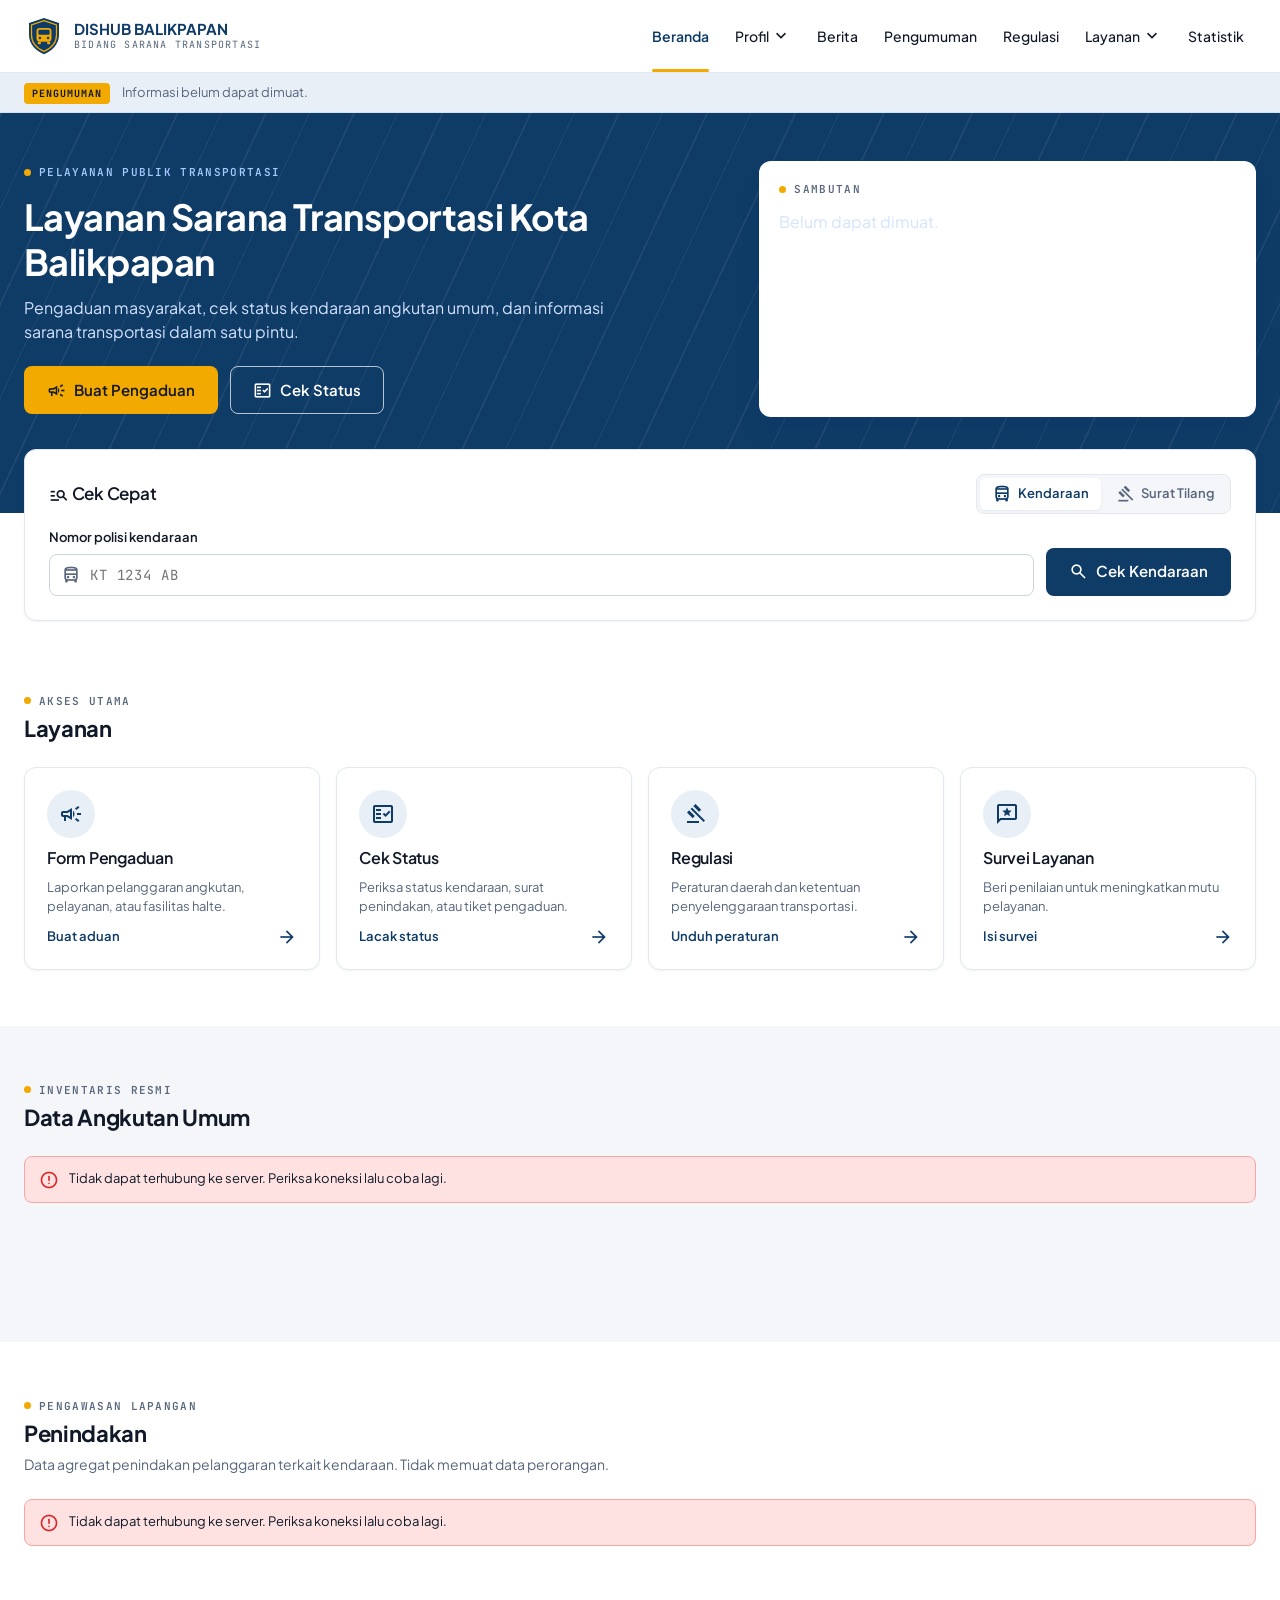
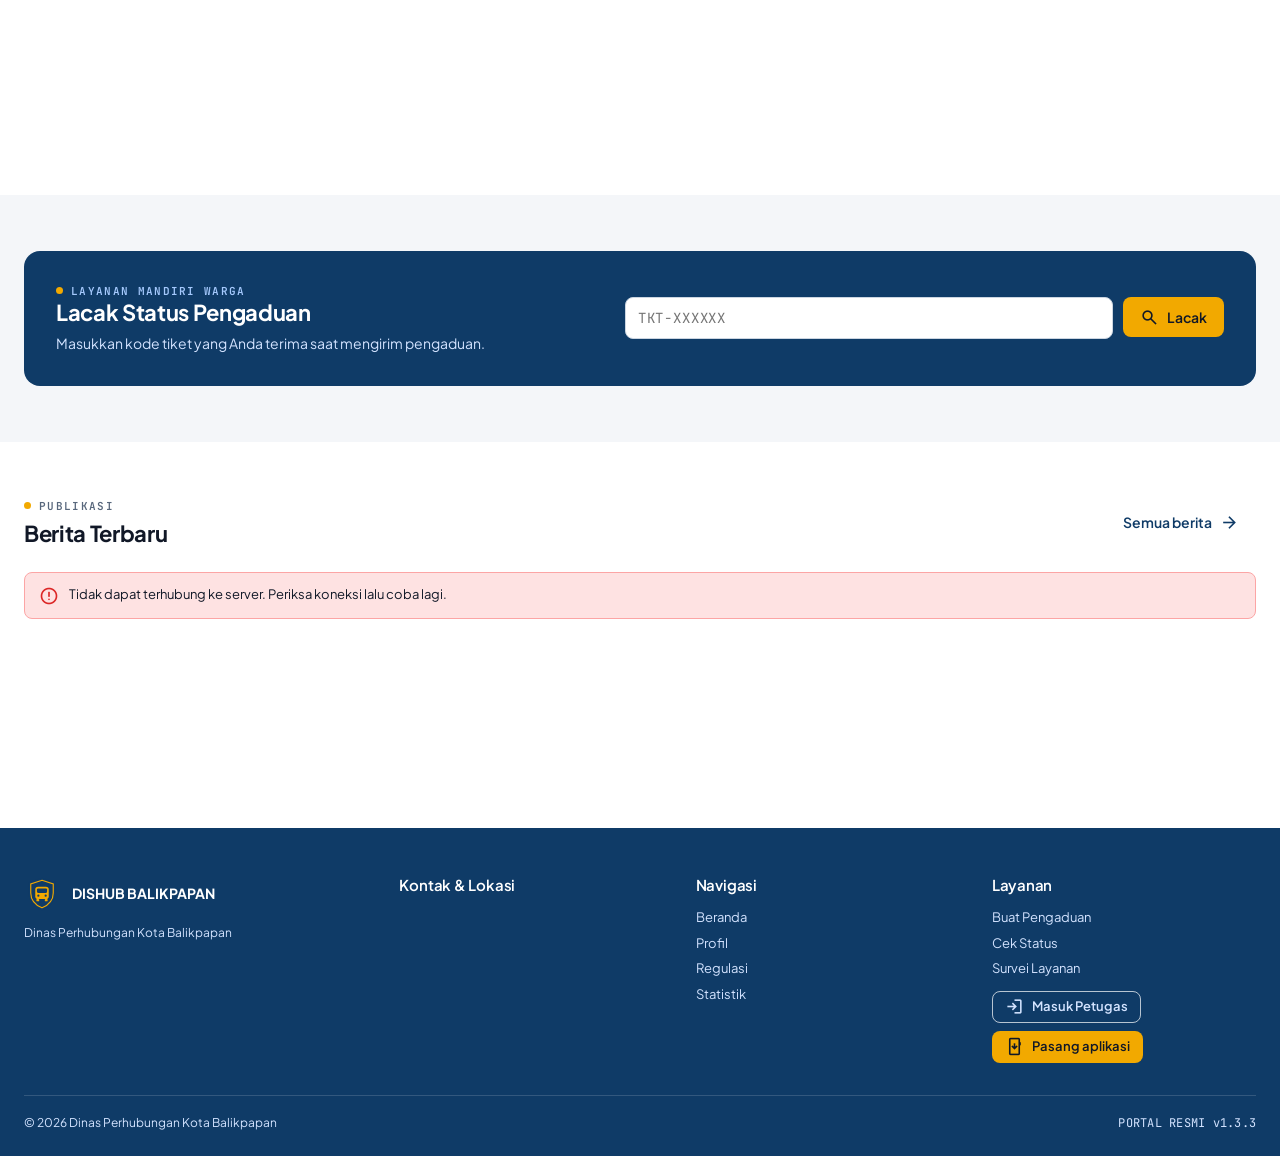
==== commit e72a99b7: "Versi 1.3.3" ====
--- a/index.html
+++ b/index.html
@@ -13,7 +13,7 @@
   <meta property="og:image" content="icons/icon-512.png">
   <link rel="icon" href="icons/logo.svg" type="image/svg+xml">
   <link rel="manifest" href="manifest.webmanifest">
-  <link rel="apple-touch-icon" href="icons/apple-touch-icon.png?v=1.3.2">
+  <link rel="apple-touch-icon" href="icons/apple-touch-icon.png?v=1.3.3">
   <meta name="apple-mobile-web-app-capable" content="yes">
   <meta name="mobile-web-app-capable" content="yes">
   <meta name="apple-mobile-web-app-title" content="Dishub BPN">
@@ -21,10 +21,11 @@
   <link rel="preconnect" href="https://script.googleusercontent.com">
   <!-- Fon (1.3.2): teks & ikon disimpan di repositori. Ikon situs publik diringkas (tools/buat-ikon-publik.py) -->
   <link rel="preload" href="fonts/plus-jakarta-sans-latin.woff2?fv=1" as="font" type="font/woff2" crossorigin>
-  <link rel="preload" href="fonts/ikon-publik.woff2?fv=1" as="font" type="font/woff2" crossorigin>
-  <style>@font-face { font-family: 'Material Symbols Outlined'; font-style: normal; font-weight: 400; font-display: block; src: url('fonts/ikon-publik.woff2?fv=1') format('woff2'); }</style>
-  <script>(function () { var s = (location.hash || '').replace(/^#\/?/, '').split(/[?\/]/)[0]; if (s && s !== 'beranda') document.documentElement.className += ' bukan-beranda'; })();</script>
-  <link rel="stylesheet" href="css/app.css?v=1.3.2">
+  <link rel="preload" href="fonts/ikon-publik.woff2?fv=2" as="font" type="font/woff2" crossorigin>
+  <style>@font-face { font-family: 'Material Symbols Outlined'; font-style: normal; font-weight: 400; font-display: block; src: url('fonts/ikon-publik.woff2?fv=2') format('woff2'); }</style>
+  <script>(function () { var h = document.documentElement, s = (location.hash || '').replace(/^#\/?/, '').split(/[?\/]/)[0]; if (s && s !== 'beranda') h.className += ' bukan-beranda';
+    try { var mp = localStorage.getItem('menu_publik'); if (mp !== null) { h.className += ' menu-awal'; (JSON.parse(mp) || []).forEach(function (m) { h.className += ' sem-' + String(m).replace(/\//g, '-'); }); } } catch (e) {} })();   /* menu yang disembunyikan admin (1.3.3) */</script>
+  <link rel="stylesheet" href="css/app.css?v=1.3.3">
 </head>
 <body class="site">
   <a href="#app" class="sr">Lompat ke isi</a>
@@ -34,21 +35,21 @@
       <button class="btn btn-ghost btn-icon burger" id="burger" aria-label="Buka menu" aria-expanded="false"><span class="ms">menu</span></button>
       <nav class="nav" id="nav" aria-label="Menu utama">
         <a href="#/" data-r="beranda">Beranda</a>
-        <div class="dd" data-r="profil"><button type="button">Profil <span class="ms">expand_more</span></button>
-          <div class="dd-m"><a href="#/profil/sejarah">Sejarah</a><a href="#/profil/visi-misi">Visi dan Misi</a><a href="#/profil/tugas-fungsi">Tugas dan Fungsi</a><a href="#/profil/struktur">Struktur Organisasi</a><a href="#/profil/kontak">Kontak</a></div></div>
-        <a href="#/berita" data-r="berita">Berita</a>
-        <a href="#/pengumuman" data-r="pengumuman">Pengumuman</a>
-        <a href="#/regulasi" data-r="regulasi">Regulasi</a>
-        <div class="dd" data-r="layanan"><button type="button">Layanan <span class="ms">expand_more</span></button>
-          <div class="dd-m"><a href="#/pengaduan">Pengaduan</a><a href="#/cek">Cek Status</a><a href="#/survei">Survei Layanan</a></div></div>
-        <a href="#/statistik" data-r="statistik">Statistik</a>
-        <a href="#" class="nav-pasang hide" data-pasang-app><span class="ms">install_mobile</span>Pasang aplikasi</a>
+        <div class="dd" data-r="profil" data-m="profil"><button type="button">Profil <span class="ms">expand_more</span></button>
+          <div class="dd-m"><a href="#/profil/sejarah" data-m="profil-sejarah">Sejarah</a><a href="#/profil/visi-misi" data-m="profil-visi-misi">Visi dan Misi</a><a href="#/profil/tugas-fungsi" data-m="profil-tugas-fungsi">Tugas dan Fungsi</a><a href="#/profil/struktur" data-m="profil-struktur">Struktur Organisasi</a><a href="#/profil/kontak" data-m="profil-kontak">Kontak</a></div></div>
+        <a href="#/berita" data-r="berita" data-m="berita">Berita</a>
+        <a href="#/pengumuman" data-r="pengumuman" data-m="pengumuman">Pengumuman</a>
+        <a href="#/regulasi" data-r="regulasi" data-m="regulasi">Regulasi</a>
+        <div class="dd" data-r="layanan" data-m="layanan"><button type="button">Layanan <span class="ms">expand_more</span></button>
+          <div class="dd-m"><a href="#/pengaduan" data-m="pengaduan">Pengaduan</a><a href="#/cek" data-m="cek">Cek Status</a><a href="#/survei" data-m="survei">Survei Layanan</a></div></div>
+        <a href="#/statistik" data-r="statistik" data-m="statistik">Statistik</a>
+        <a href="#" class="nav-pasang hide" data-pasang-app data-m="pasang"><span class="ms">install_mobile</span>Pasang aplikasi</a>
       </nav>
     </div>
   </header>
-  <div class="ticker" id="ticker"><div class="wrap"><span class="pill">PENGUMUMAN</span><span class="txt muted">Memuat…</span></div></div>
+  <div class="ticker" id="ticker" data-m="pengumuman"><div class="wrap"><span class="pill">PENGUMUMAN</span><span class="txt muted">Memuat…</span></div></div>
   <main id="app">
-    <section class="hero" data-statis="1"><div class="wrap"><div><div class="eyebrow">Pelayanan publik transportasi</div><h1>Layanan Sarana Transportasi Kota Balikpapan</h1><p>Pengaduan masyarakat, cek status kendaraan angkutan umum, dan informasi sarana transportasi dalam satu pintu.</p><div class="row wrap-row" style="margin-top:22px"><a class="btn btn-amber btn-lg" href="#/pengaduan"><span class="ms" aria-hidden="true">campaign</span>Buat Pengaduan</a><a class="btn btn-white btn-lg" href="#/cek"><span class="ms" aria-hidden="true">fact_check</span>Cek Status</a></div></div><div class="pejabat" id="pejabat"><div class="kepala"><div class="eyebrow">Sambutan</div></div><div class="row"><div class="foto"><span class="ms" aria-hidden="true">person</span></div><div class="grow"><div class="sk sk-line" style="width:70%"></div><div class="sk sk-line" style="width:50%"></div></div></div><div class="sk sk-line" style="margin-top:16px"></div><div class="sk sk-line" style="width:80%"></div></div></div></section>
+    <section class="hero" data-statis="1"><div class="wrap"><div><div class="eyebrow">Pelayanan publik transportasi</div><h1>Layanan Sarana Transportasi Kota Balikpapan</h1><p>Pengaduan masyarakat, cek status kendaraan angkutan umum, dan informasi sarana transportasi dalam satu pintu.</p><div class="row wrap-row" style="margin-top:22px" data-m="x-hero"><a class="btn btn-amber btn-lg" href="#/pengaduan" data-m="pengaduan"><span class="ms" aria-hidden="true">campaign</span>Buat Pengaduan</a><a class="btn btn-white btn-lg" href="#/cek" data-m="cek"><span class="ms" aria-hidden="true">fact_check</span>Cek Status</a></div></div><div class="pejabat" id="pejabat"><div class="kepala"><div class="eyebrow">Sambutan</div></div><div class="row"><div class="foto"><span class="ms" aria-hidden="true">person</span></div><div class="grow"><div class="sk sk-line" style="width:70%"></div><div class="sk sk-line" style="width:50%"></div></div></div><div class="sk sk-line" style="margin-top:16px"></div><div class="sk sk-line" style="width:80%"></div></div></div></section>
   </main>
   <footer class="site-f" id="footer">
     <div class="wrap">
@@ -56,17 +57,17 @@
         <div><div class="row" style="margin-bottom:12px"><img src="icons/logo.svg" alt="" width="36" height="36"><b style="color:#fff">DISHUB BALIKPAPAN</b></div>
           <p class="small" id="fAlamat">Dinas Perhubungan Kota Balikpapan</p><p class="small" id="fJam"></p></div>
         <div><h2 class="f-h">Kontak &amp; Lokasi</h2><ul><li id="fTelp"></li><li id="fEmail"></li></ul><div class="row wrap-row" style="margin-top:10px"><a class="btn btn-sm btn-wa hide" id="fWa" target="_blank" rel="noopener"><span class="ms">chat</span>WhatsApp</a><a class="small hide" id="fPeta" target="_blank" rel="noopener"><span class="ms">map</span> Lihat lokasi di peta</a></div></div>
-        <div><h2 class="f-h">Navigasi</h2><ul><li><a href="#/">Beranda</a></li><li><a href="#/profil/sejarah">Profil</a></li><li><a href="#/regulasi">Regulasi</a></li><li><a href="#/statistik">Statistik</a></li></ul></div>
-        <div><h2 class="f-h">Layanan</h2><ul><li><a href="#/pengaduan">Buat Pengaduan</a></li><li><a href="#/cek">Cek Status</a></li><li><a href="#/survei">Survei Layanan</a></li></ul>
-          <div class="row wrap-row" style="margin-top:12px;gap:8px"><a class="btn btn-sm btn-white" href="#/masuk"><span class="ms">login</span>Masuk Petugas</a><a class="btn btn-sm btn-amber hide" href="#" data-pasang-app><span class="ms">install_mobile</span>Pasang aplikasi</a></div></div>
+        <div><h2 class="f-h">Navigasi</h2><ul><li><a href="#/">Beranda</a></li><li data-m="profil"><a href="#/profil/sejarah" data-profil-pertama>Profil</a></li><li data-m="regulasi"><a href="#/regulasi">Regulasi</a></li><li data-m="statistik"><a href="#/statistik">Statistik</a></li></ul></div>
+        <div><h2 class="f-h" data-m="layanan">Layanan</h2><ul data-m="layanan"><li data-m="pengaduan"><a href="#/pengaduan">Buat Pengaduan</a></li><li data-m="cek"><a href="#/cek">Cek Status</a></li><li data-m="survei"><a href="#/survei">Survei Layanan</a></li></ul>
+          <div class="row wrap-row" style="margin-top:12px;gap:8px"><a class="btn btn-sm btn-white" href="#/masuk"><span class="ms">login</span>Masuk Petugas</a><a class="btn btn-sm btn-amber hide" href="#" data-pasang-app data-m="pasang"><span class="ms">install_mobile</span>Pasang aplikasi</a></div></div>
       </div>
       <div class="bawah"><span>© <span id="thn">2026</span> Dinas Perhubungan Kota Balikpapan</span><span class="mono">PORTAL RESMI v<span id="ver">1.0.0</span></span></div>
     </div>
   </footer>
-  <script src="js/config.js?v=1.3.2" defer></script>
-  <script src="js/versi.js?v=1.3.2" defer></script>
-  <script src="js/core.js?v=1.3.2" defer></script>
-  <script src="js/ui.js?v=1.3.2" defer></script>
-  <script src="js/landing.js?v=1.3.2" defer></script>
+  <script src="js/config.js?v=1.3.3" defer></script>
+  <script src="js/versi.js?v=1.3.3" defer></script>
+  <script src="js/core.js?v=1.3.3" defer></script>
+  <script src="js/ui.js?v=1.3.3" defer></script>
+  <script src="js/landing.js?v=1.3.3" defer></script>
 </body>
 </html>
--- a/css/app.css
+++ b/css/app.css
@@ -322,6 +322,53 @@
 .site-f .btn-amber, .site-f .btn-amber:hover { color: #111827; }   /* tautan footer berwarna biru muda; tombol kuning tetap berteks gelap */
 .site > #app { min-height: 100vh; }   /* footer mulai di bawah layar: isi yang menyusul tidak menggeser tampilan */
 .bukan-beranda #app > .hero[data-statis] { display: none; }
+/* Menu situs publik yang disembunyikan admin (1.3.3): <html class="sem-ID"> menyembunyikan elemen [data-m~="ID"].
+   .menu-awal = pengaturan sudah diketahui sejak halaman mulai (diingat perangkat) atau pengunjung sudah berpindah halaman → dilipat (display:none).
+   Tanpa .menu-awal (kunjungan pertama, pengaturan tiba setelah halaman tampil) → hanya disamarkan (ruang tetap), agar tampilan tidak
+   bergeser; yang berada di bawah layar langsung dilipat (.m-lipat). Dilipat penuh begitu pengunjung berpindah halaman atau membuka menu. */
+.menu-awal.sem-profil [data-m~="profil"],
+.menu-awal.sem-profil-sejarah [data-m~="profil-sejarah"],
+.menu-awal.sem-profil-visi-misi [data-m~="profil-visi-misi"],
+.menu-awal.sem-profil-tugas-fungsi [data-m~="profil-tugas-fungsi"],
+.menu-awal.sem-profil-struktur [data-m~="profil-struktur"],
+.menu-awal.sem-profil-kontak [data-m~="profil-kontak"],
+.menu-awal.sem-berita [data-m~="berita"],
+.menu-awal.sem-pengumuman [data-m~="pengumuman"],
+.menu-awal.sem-regulasi [data-m~="regulasi"],
+.menu-awal.sem-layanan [data-m~="layanan"],
+.menu-awal.sem-pengaduan [data-m~="pengaduan"],
+.menu-awal.sem-cek [data-m~="cek"],
+.menu-awal.sem-survei [data-m~="survei"],
+.menu-awal.sem-statistik [data-m~="statistik"],
+.menu-awal.sem-pasang [data-m~="pasang"],
+.menu-awal.sem-beranda-angkutan [data-m~="beranda-angkutan"],
+.menu-awal.sem-beranda-penindakan [data-m~="beranda-penindakan"],
+.menu-awal.sem-beranda-lacak [data-m~="beranda-lacak"],
+.menu-awal.sem-x-hero [data-m~="x-hero"],
+.menu-awal.sem-x-layanan-kartu [data-m~="x-layanan-kartu"], .m-lipat { display: none !important; }
+.sem-profil:not(.menu-awal) [data-m~="profil"],
+.sem-profil-sejarah:not(.menu-awal) [data-m~="profil-sejarah"],
+.sem-profil-visi-misi:not(.menu-awal) [data-m~="profil-visi-misi"],
+.sem-profil-tugas-fungsi:not(.menu-awal) [data-m~="profil-tugas-fungsi"],
+.sem-profil-struktur:not(.menu-awal) [data-m~="profil-struktur"],
+.sem-profil-kontak:not(.menu-awal) [data-m~="profil-kontak"],
+.sem-berita:not(.menu-awal) [data-m~="berita"],
+.sem-pengumuman:not(.menu-awal) [data-m~="pengumuman"],
+.sem-regulasi:not(.menu-awal) [data-m~="regulasi"],
+.sem-layanan:not(.menu-awal) [data-m~="layanan"],
+.sem-pengaduan:not(.menu-awal) [data-m~="pengaduan"],
+.sem-cek:not(.menu-awal) [data-m~="cek"],
+.sem-survei:not(.menu-awal) [data-m~="survei"],
+.sem-statistik:not(.menu-awal) [data-m~="statistik"],
+.sem-pasang:not(.menu-awal) [data-m~="pasang"],
+.sem-beranda-angkutan:not(.menu-awal) [data-m~="beranda-angkutan"],
+.sem-beranda-penindakan:not(.menu-awal) [data-m~="beranda-penindakan"],
+.sem-beranda-lacak:not(.menu-awal) [data-m~="beranda-lacak"],
+.sem-x-hero:not(.menu-awal) [data-m~="x-hero"],
+.sem-x-layanan-kartu:not(.menu-awal) [data-m~="x-layanan-kartu"] { visibility: hidden !important; }
+.menu-awal.sem-cek .hero { padding-bottom: 56px; }   /* tanpa kotak Cek Cepat yang menumpang di bawah hero */
+.menu-awal.sem-cek .hero + .cekcepat + #pasangK { margin-top: 24px !important; }
+
 @media (max-width: 860px) { .site-f .cols { grid-template-columns: minmax(0, 1fr) minmax(0, 1fr); } }
 @media (max-width: 520px) { .site-f .cols { grid-template-columns: minmax(0, 1fr); } }
 .page-h { padding: 36px 0 24px; } .page-h p { color: var(--muted); max-width: 760px; margin-top: 8px; }
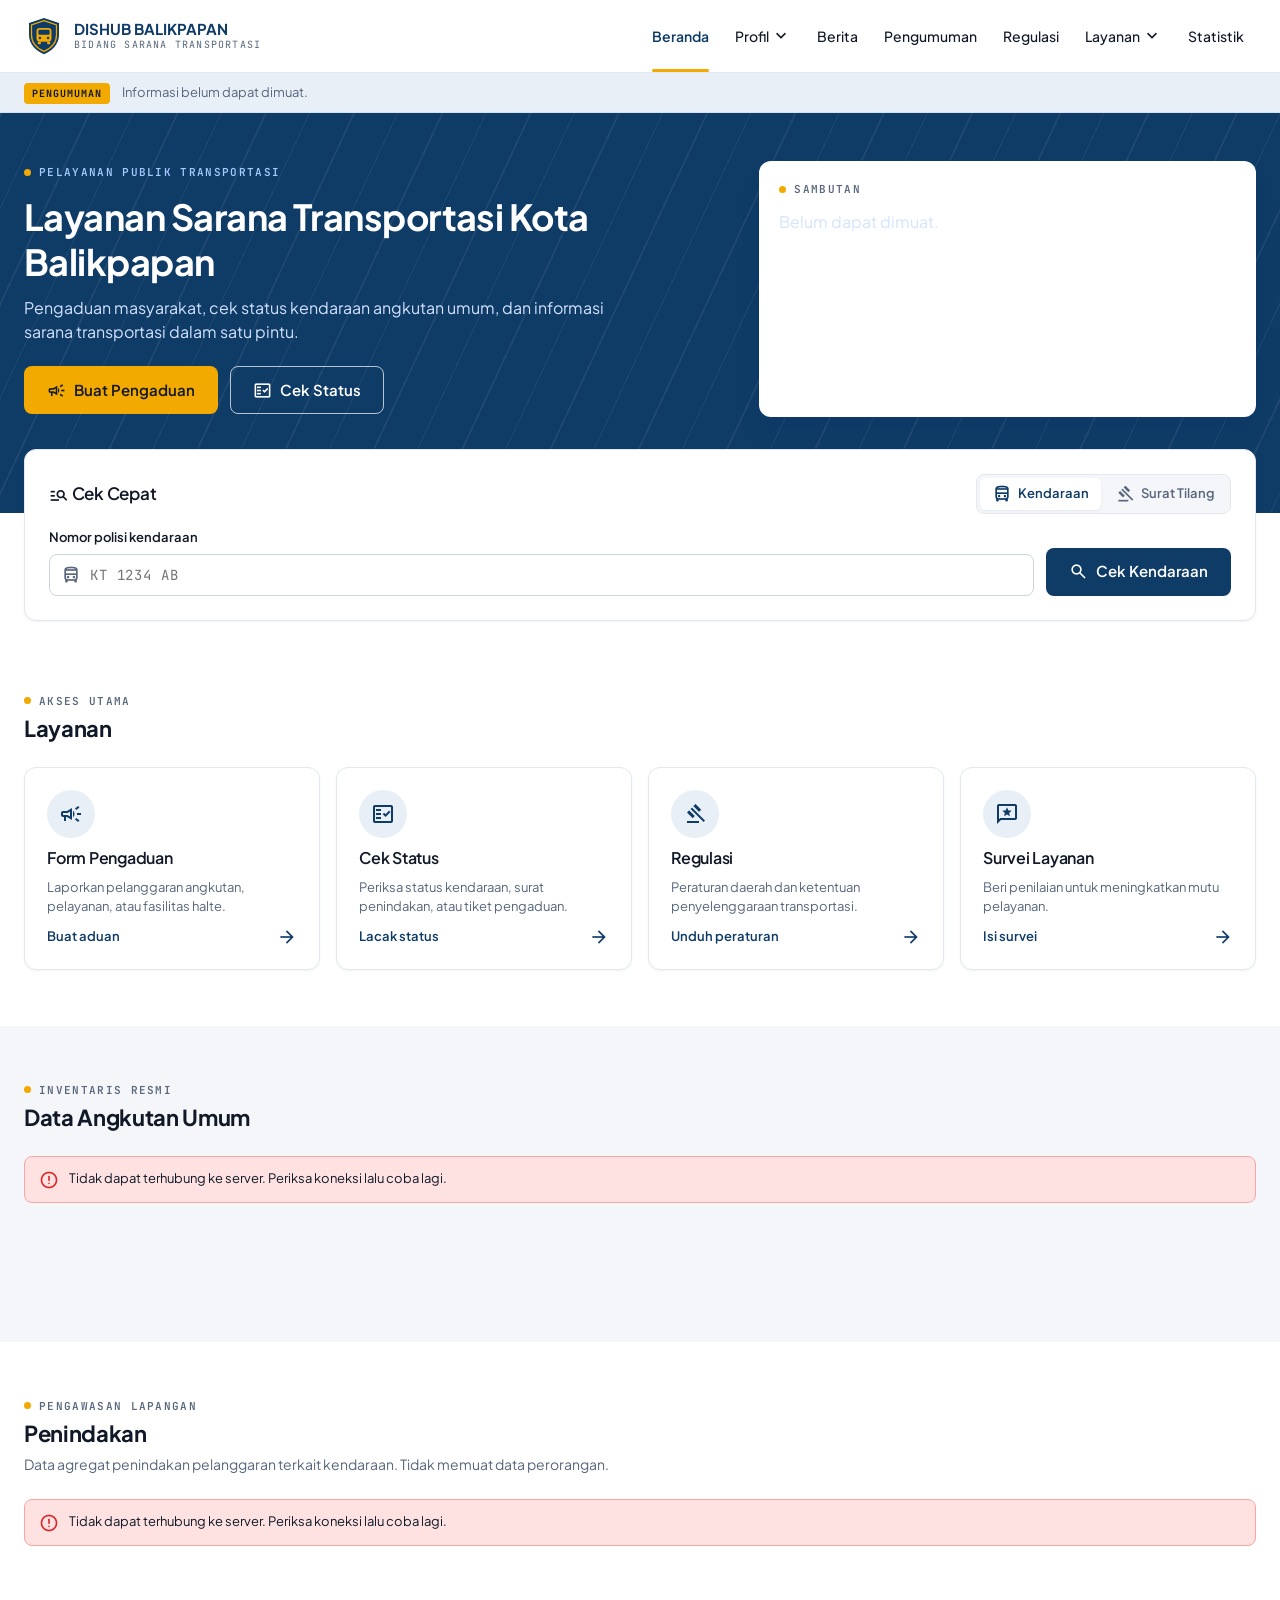
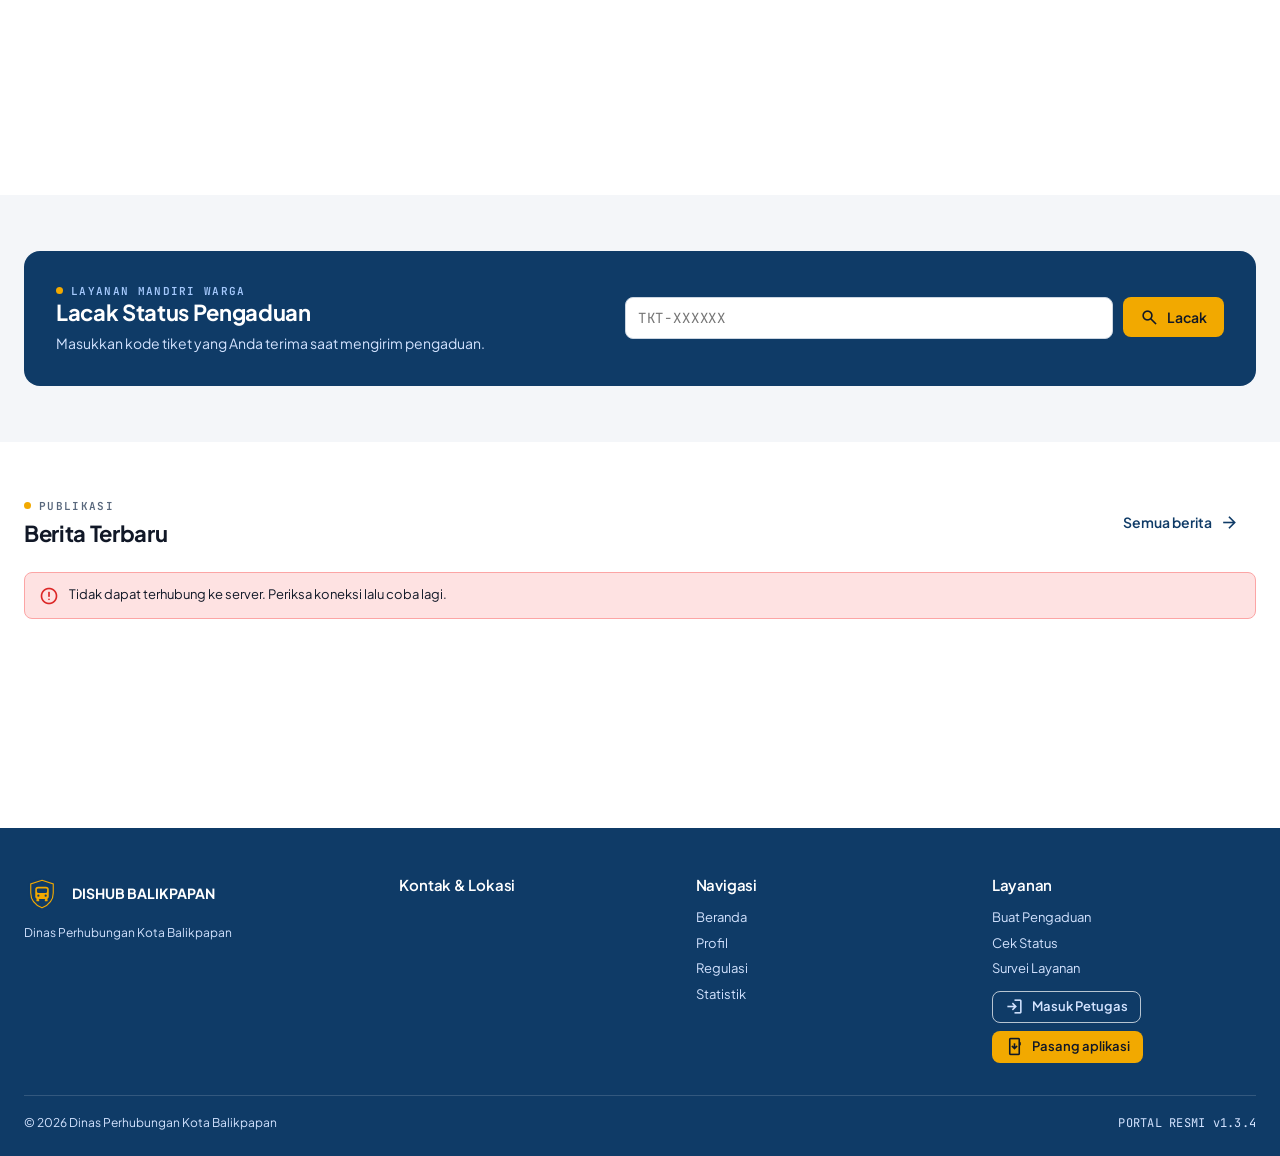
==== commit b8b6c2cc: "Versi 1.3.4" ====
--- a/index.html
+++ b/index.html
@@ -13,7 +13,7 @@
   <meta property="og:image" content="icons/icon-512.png">
   <link rel="icon" href="icons/logo.svg" type="image/svg+xml">
   <link rel="manifest" href="manifest.webmanifest">
-  <link rel="apple-touch-icon" href="icons/apple-touch-icon.png?v=1.3.3">
+  <link rel="apple-touch-icon" href="icons/apple-touch-icon.png?v=1.3.4">
   <meta name="apple-mobile-web-app-capable" content="yes">
   <meta name="mobile-web-app-capable" content="yes">
   <meta name="apple-mobile-web-app-title" content="Dishub BPN">
@@ -25,7 +25,7 @@
   <style>@font-face { font-family: 'Material Symbols Outlined'; font-style: normal; font-weight: 400; font-display: block; src: url('fonts/ikon-publik.woff2?fv=2') format('woff2'); }</style>
   <script>(function () { var h = document.documentElement, s = (location.hash || '').replace(/^#\/?/, '').split(/[?\/]/)[0]; if (s && s !== 'beranda') h.className += ' bukan-beranda';
     try { var mp = localStorage.getItem('menu_publik'); if (mp !== null) { h.className += ' menu-awal'; (JSON.parse(mp) || []).forEach(function (m) { h.className += ' sem-' + String(m).replace(/\//g, '-'); }); } } catch (e) {} })();   /* menu yang disembunyikan admin (1.3.3) */</script>
-  <link rel="stylesheet" href="css/app.css?v=1.3.3">
+  <link rel="stylesheet" href="css/app.css?v=1.3.4">
 </head>
 <body class="site">
   <a href="#app" class="sr">Lompat ke isi</a>
@@ -64,10 +64,10 @@
       <div class="bawah"><span>© <span id="thn">2026</span> Dinas Perhubungan Kota Balikpapan</span><span class="mono">PORTAL RESMI v<span id="ver">1.0.0</span></span></div>
     </div>
   </footer>
-  <script src="js/config.js?v=1.3.3" defer></script>
-  <script src="js/versi.js?v=1.3.3" defer></script>
-  <script src="js/core.js?v=1.3.3" defer></script>
-  <script src="js/ui.js?v=1.3.3" defer></script>
-  <script src="js/landing.js?v=1.3.3" defer></script>
+  <script src="js/config.js?v=1.3.4" defer></script>
+  <script src="js/versi.js?v=1.3.4" defer></script>
+  <script src="js/core.js?v=1.3.4" defer></script>
+  <script src="js/ui.js?v=1.3.4" defer></script>
+  <script src="js/landing.js?v=1.3.4" defer></script>
 </body>
 </html>
--- a/css/app.css
+++ b/css/app.css
@@ -376,16 +376,72 @@
 .visi { background: var(--navy); color: #fff; border-radius: var(--r-lg); padding: 28px; font-size: 20px; font-weight: 600; line-height: 1.5; }
 .misi { list-style: none; padding: 0; margin: 0; counter-reset: m; } .misi li { counter-increment: m; display: flex; gap: 14px; padding: 12px 0; border-bottom: 1px solid var(--line); font-size: 15px; }
 .misi li::before { content: counter(m); width: 30px; height: 30px; border-radius: 50%; background: var(--amber); color: #111827; font-weight: 700; display: grid; place-items: center; flex: none; }
-.org { display: flex; flex-direction: column; align-items: center; gap: 28px; width: 100%; }
-.org .node { background: var(--surface); border: 1px solid var(--line); border-radius: var(--r-lg); padding: 14px; text-align: center; box-shadow: var(--sh1); width: 220px; max-width: 100%; }
-.org .node.kepala { border-top: 4px solid var(--amber); width: 260px; }
-.org .node img, .org .node .av { width: 56px; height: 56px; border-radius: 50%; margin: 0 auto 8px; object-fit: cover; background: var(--tint); display: grid; place-items: center; color: var(--navy); }
-.org .node b { display: block; font-size: 14px; } .org .node span { display: block; font-size: 12px; color: var(--muted); margin-top: 2px; }
-.org .lvl { display: flex; flex-wrap: wrap; justify-content: center; gap: 20px; width: 100%; }
-.org .cab { display: flex; flex-direction: column; align-items: center; gap: 12px; flex: 1 1 260px; max-width: 360px; }
-.org .staf { display: grid; grid-template-columns: repeat(2, minmax(0, 1fr)); gap: 8px; width: 100%; }
-.org .staf .node { width: auto; padding: 10px; } .org .staf .node .av, .org .staf .node img { width: 40px; height: 40px; }
-@media (max-width: 520px) { .org .staf { grid-template-columns: minmax(0, 1fr); } }
+.pohon { --gr: #8A9BB0; --gt: 2px; --tg: 26px; overflow-x: auto; padding: 4px 2px 12px; }
+.pohon ul { display: flex; justify-content: center; align-items: flex-start; list-style: none; margin: 0; padding: var(--tg) 0 0; position: relative; }
+.pohon > ul { padding-top: 0; }
+.pohon li { position: relative; display: flex; flex-direction: column; align-items: center; padding: var(--tg) 10px 0; flex: 0 1 260px; min-width: 0; }
+.pohon > ul > li { padding-top: 0; flex: 1 1 auto; }
+/* garis pohon mendatar: separuh kiri (::before) + separuh kanan & turun (::after) */
+.pohon li::before, .pohon li::after { content: ''; position: absolute; top: 0; right: 50%; width: 50%; height: var(--tg); border-top: var(--gt) solid var(--gr); }
+.pohon li::after { right: auto; left: 50%; border-left: var(--gt) solid var(--gr); }
+.pohon li:only-child::before, .pohon li:only-child::after { display: none; }
+.pohon li:only-child { padding-top: 0; }
+.pohon li:first-child::before, .pohon li:last-child::after { border: 0 none; }
+.pohon li:last-child::before { border-right: var(--gt) solid var(--gr); border-radius: 0 8px 0 0; }
+.pohon li:first-child::after { border-radius: 8px 0 0 0; }
+.pohon ul ul::before { content: ''; position: absolute; top: 0; left: 50%; height: var(--tg); border-left: var(--gt) solid var(--gr); }
+.pohon > ul > li::before, .pohon > ul > li::after, .pohon > ul.tanpa-akar::before { display: none; }
+.pohon > ul.tanpa-akar > li { flex: 0 1 260px; }
+/* kartu */
+.pohon .node { position: relative; z-index: 1; background: var(--surface); border: 1px solid var(--line); border-radius: var(--r-lg); padding: 14px; text-align: center; box-shadow: var(--sh1); width: 240px; max-width: 100%; }
+.pohon .node.kepala { border-top: 4px solid var(--amber); width: 280px; }
+.pohon .node img, .pohon .node .av { width: 56px; height: 56px; border-radius: 50%; margin: 0 auto 8px; object-fit: cover; background: var(--tint); display: grid; place-items: center; color: var(--navy); flex: none; }
+.pohon .node .av .ms { font-size: 28px; } .pohon .grup .node .av .ms, .pohon .jf .node .av .ms { font-size: 20px; }
+.pohon .node b { display: block; font-size: 14px; } .pohon .node span { display: block; font-size: 12px; color: var(--muted); margin-top: 2px; }
+/* kelompok staf di bawah pejabat (garis komando dari kartu pejabat) */
+.pohon .grup { position: relative; margin-top: 22px; width: 100%; max-width: 280px; background: var(--bg); border: 1px solid var(--line); border-radius: var(--r-lg); padding: 10px; display: grid; gap: 8px; }
+.pohon .grup::before { content: ''; position: absolute; left: 50%; top: -22px; height: 22px; border-left: var(--gt) solid var(--gr); }
+.pohon .grup.langsung { margin-top: 0; } .pohon .grup.langsung::before { display: none; }
+.pohon .grup-j { font-size: 11px; font-weight: 700; letter-spacing: .06em; text-transform: uppercase; color: var(--muted); padding: 2px 4px; text-align: left; }
+.pohon .grup .node { width: auto; display: flex; align-items: center; gap: 10px; text-align: left; padding: 8px 10px; box-shadow: none; }
+.pohon .grup .node img, .pohon .grup .node .av { width: 36px; height: 36px; margin: 0; }
+/* Kelompok Jabatan Fungsional: di samping batang, garis koordinasi putus-putus */
+.pohon .jf-baris { position: relative; display: grid; grid-template-columns: 1fr 1fr; width: 100%; padding-top: 18px; }
+.pohon .jf-baris::before { content: ''; position: absolute; left: 50%; top: 0; bottom: 0; border-left: var(--gt) solid var(--gr); }
+.pohon .jf-baris.akhir::before { bottom: 50%; }
+.pohon > .jf-baris::before, .pohon > .jf-baris .jf::before { display: none; }
+.pohon .jf { grid-column: 2; justify-self: start; position: relative; margin-left: 40px; width: 260px; max-width: calc(100% - 40px); background: var(--surface); border: 1.5px dashed var(--gr); border-radius: var(--r-lg); padding: 10px; display: grid; gap: 8px; }
+.pohon .jf::before { content: ''; position: absolute; right: 100%; top: 50%; width: 40px; border-top: var(--gt) dashed var(--gr); }
+.pohon .jf .node { width: auto; display: flex; align-items: center; gap: 10px; text-align: left; padding: 8px 10px; box-shadow: none; }
+.pohon .jf .node img, .pohon .jf .node .av { width: 36px; height: 36px; margin: 0; }
+.pohon .jf .grup { margin-top: 0; max-width: none; } .pohon .jf .grup::before { display: none; }
+.pohon-ket { display: flex; flex-wrap: wrap; gap: 18px; justify-content: center; margin-top: 8px; }
+.pohon-ket span { display: inline-flex; align-items: center; gap: 8px; } .pohon-ket .gk { width: 28px; border-top: 2px solid #8A9BB0; } .pohon-ket .gk.putus { border-top-style: dashed; }
+/* pohon menurun (HP / cabang banyak): rel di kiri, garis siku ke tiap kartu */
+.pohon.tegak { overflow: visible; }
+.pohon.tegak ul { display: block; padding: 0 0 0 0; margin-left: 18px; }
+.pohon.tegak > ul { margin-left: 0; }
+.pohon.tegak li { display: block; padding: 14px 0 0 24px; }
+.pohon.tegak > ul > li { padding: 0; }
+.pohon.tegak li::before { display: block; left: 0; right: auto; top: 0; width: 22px; height: 46px; border: 0; border-left: var(--gt) solid var(--gr); border-bottom: var(--gt) solid var(--gr); border-radius: 0 0 0 8px; }
+.pohon.tegak li::after { display: block; left: 0; top: 46px; bottom: 0; width: 0; height: auto; border: 0; border-left: var(--gt) solid var(--gr); border-radius: 0; }
+.pohon.tegak li:last-child::after { display: none; }
+.pohon.tegak li:only-child { padding-top: 14px; } .pohon.tegak li:only-child::before { display: block; }
+.pohon.tegak ul ul::before { display: none; }
+.pohon.tegak > ul > li::before, .pohon.tegak > ul > li::after, .pohon.tegak > ul > li:only-child::before { display: none; }
+.pohon.tegak > ul > li, .pohon.tegak > ul > li:only-child { padding: 0; }
+.pohon.tegak > ul.tanpa-akar > li + li { padding-top: 14px; }
+.pohon.tegak .node { display: flex; align-items: center; gap: 12px; text-align: left; width: 100%; max-width: 440px; padding: 12px; }
+.pohon.tegak .node img, .pohon.tegak .node .av { width: 44px; height: 44px; margin: 0; }
+.pohon.tegak .node.kepala { width: 100%; }
+.pohon.tegak .grup { max-width: 440px; margin: 14px 0 0 24px; width: calc(100% - 24px); }
+.pohon.tegak .grup::before { left: -14px; top: -14px; height: calc(50% + 14px); width: 12px; border-left: var(--gt) solid var(--gr); border-bottom: var(--gt) solid var(--gr); border-radius: 0 0 0 8px; }
+.pohon.tegak .grup.langsung { margin: 0; width: 100%; }
+.pohon.tegak .jf-baris { display: block; margin-left: 18px; padding: 14px 0 0 24px; }
+.pohon.tegak .jf-baris::before { left: 0; }
+.pohon.tegak .jf-baris.akhir::before { bottom: auto; height: calc(14px + 50%); }
+.pohon.tegak .jf { margin-left: 0; width: 100%; max-width: 440px; }
+.pohon.tegak .jf::before { width: 24px; }
 .hasil-cek .head { display: flex; align-items: center; gap: 16px; flex-wrap: wrap; }
 .dl { display: grid; grid-template-columns: repeat(2, minmax(0, 1fr)); gap: 10px; } .dl > div { background: var(--bg); border-radius: var(--r); padding: 12px 14px; }
 .dl dt { font-size: 12px; color: var(--muted); } .dl dd { margin: 4px 0 0; font-weight: 600; }
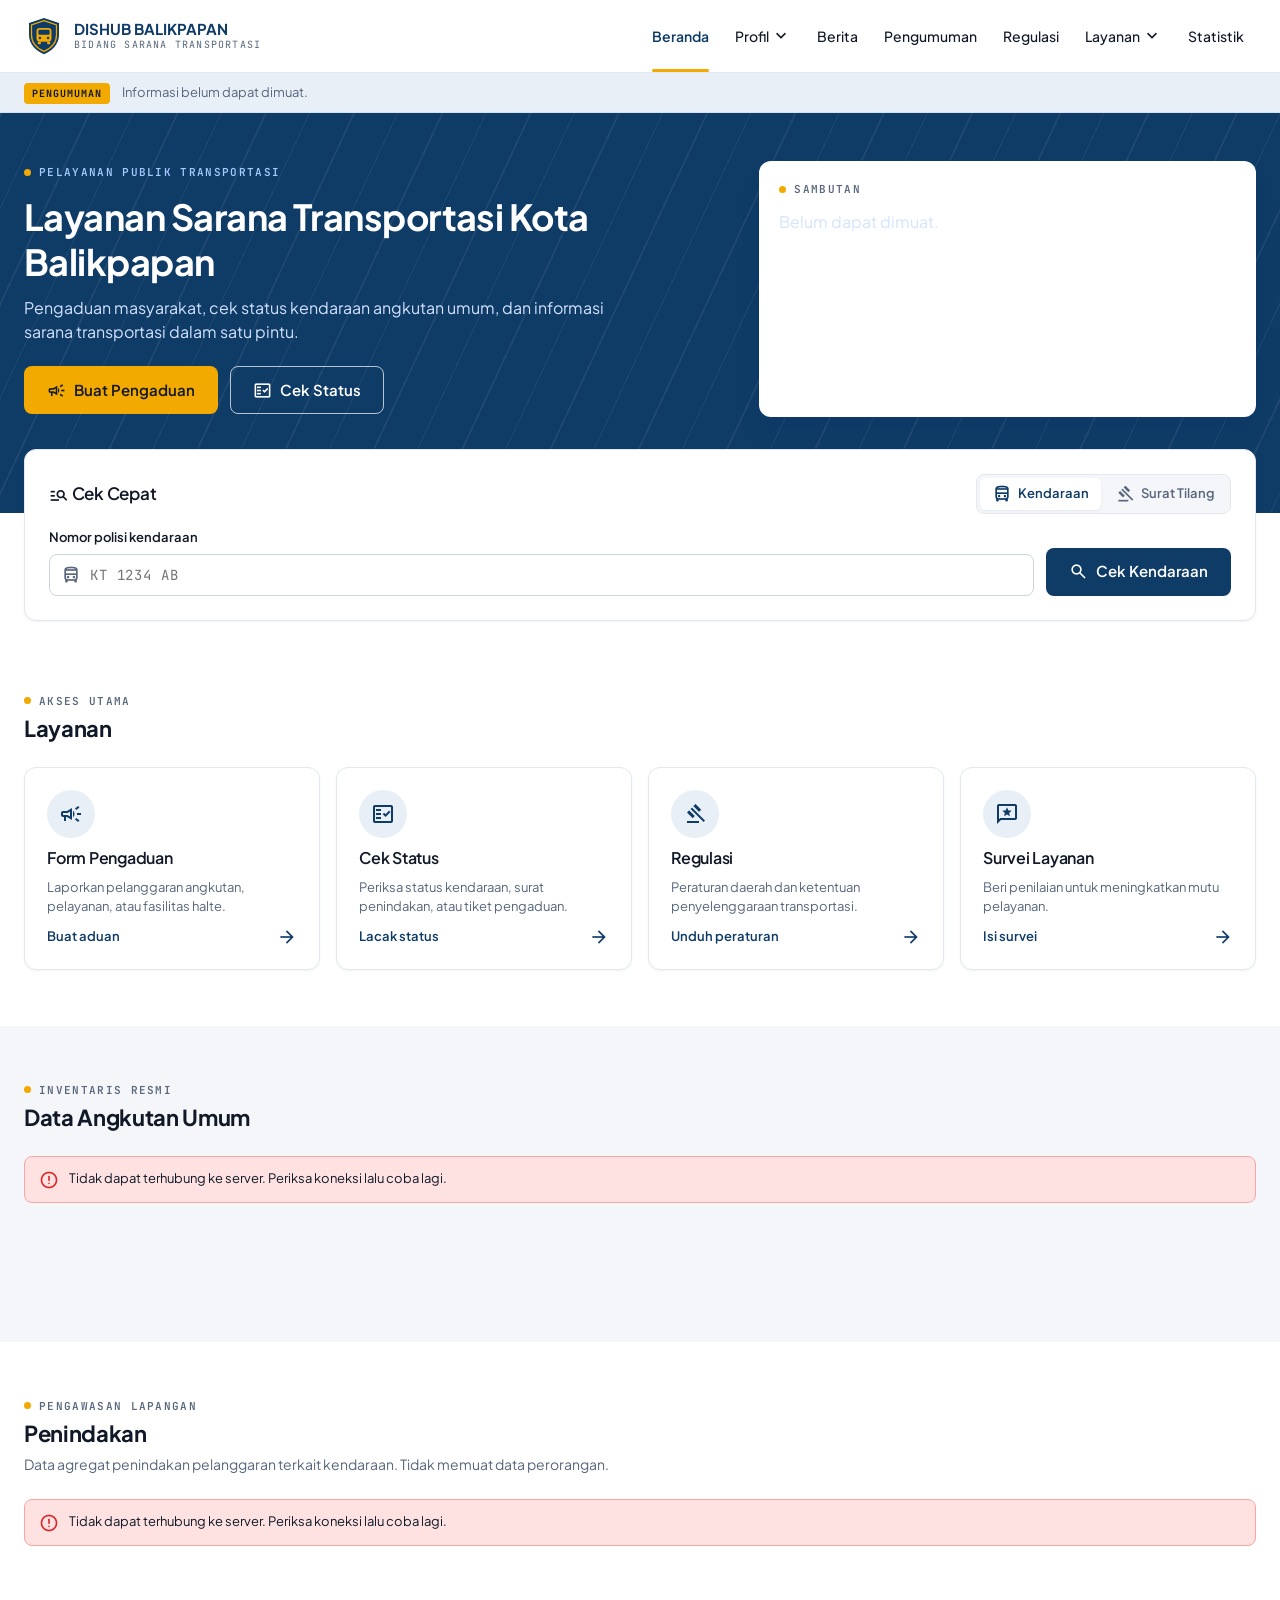
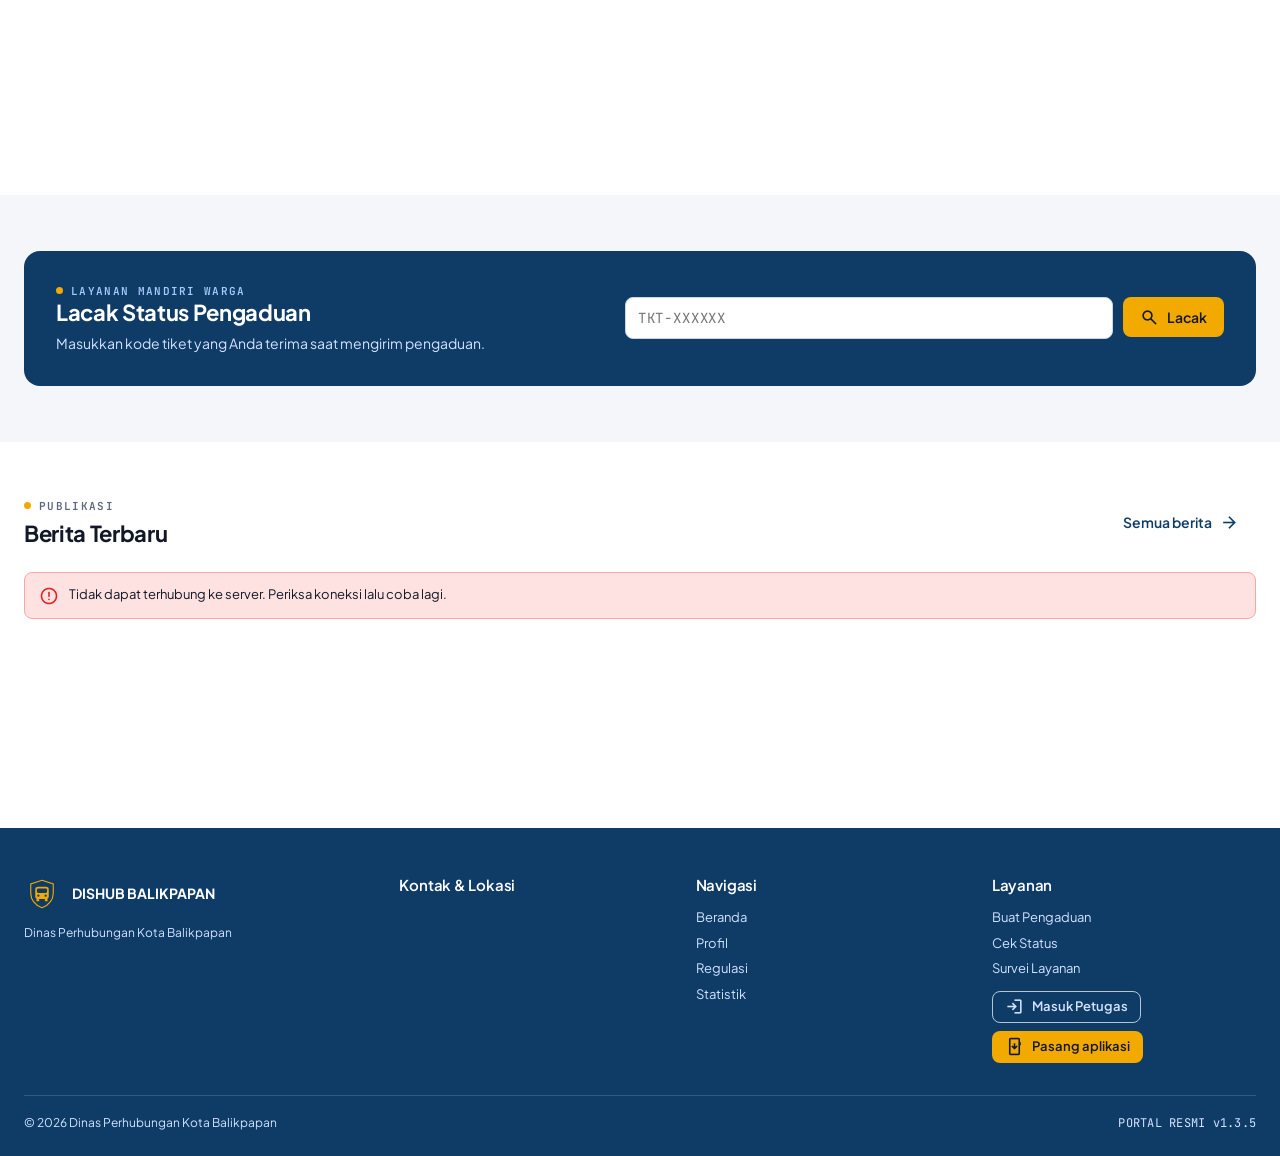
==== commit b59b2b7d: "Versi 1.3.5" ====
--- a/index.html
+++ b/index.html
@@ -13,7 +13,7 @@
   <meta property="og:image" content="icons/icon-512.png">
   <link rel="icon" href="icons/logo.svg" type="image/svg+xml">
   <link rel="manifest" href="manifest.webmanifest">
-  <link rel="apple-touch-icon" href="icons/apple-touch-icon.png?v=1.3.4">
+  <link rel="apple-touch-icon" href="icons/apple-touch-icon.png?v=1.3.5">
   <meta name="apple-mobile-web-app-capable" content="yes">
   <meta name="mobile-web-app-capable" content="yes">
   <meta name="apple-mobile-web-app-title" content="Dishub BPN">
@@ -25,7 +25,7 @@
   <style>@font-face { font-family: 'Material Symbols Outlined'; font-style: normal; font-weight: 400; font-display: block; src: url('fonts/ikon-publik.woff2?fv=2') format('woff2'); }</style>
   <script>(function () { var h = document.documentElement, s = (location.hash || '').replace(/^#\/?/, '').split(/[?\/]/)[0]; if (s && s !== 'beranda') h.className += ' bukan-beranda';
     try { var mp = localStorage.getItem('menu_publik'); if (mp !== null) { h.className += ' menu-awal'; (JSON.parse(mp) || []).forEach(function (m) { h.className += ' sem-' + String(m).replace(/\//g, '-'); }); } } catch (e) {} })();   /* menu yang disembunyikan admin (1.3.3) */</script>
-  <link rel="stylesheet" href="css/app.css?v=1.3.4">
+  <link rel="stylesheet" href="css/app.css?v=1.3.5">
 </head>
 <body class="site">
   <a href="#app" class="sr">Lompat ke isi</a>
@@ -64,10 +64,10 @@
       <div class="bawah"><span>© <span id="thn">2026</span> Dinas Perhubungan Kota Balikpapan</span><span class="mono">PORTAL RESMI v<span id="ver">1.0.0</span></span></div>
     </div>
   </footer>
-  <script src="js/config.js?v=1.3.4" defer></script>
-  <script src="js/versi.js?v=1.3.4" defer></script>
-  <script src="js/core.js?v=1.3.4" defer></script>
-  <script src="js/ui.js?v=1.3.4" defer></script>
-  <script src="js/landing.js?v=1.3.4" defer></script>
+  <script src="js/config.js?v=1.3.5" defer></script>
+  <script src="js/versi.js?v=1.3.5" defer></script>
+  <script src="js/core.js?v=1.3.5" defer></script>
+  <script src="js/ui.js?v=1.3.5" defer></script>
+  <script src="js/landing.js?v=1.3.5" defer></script>
 </body>
 </html>
